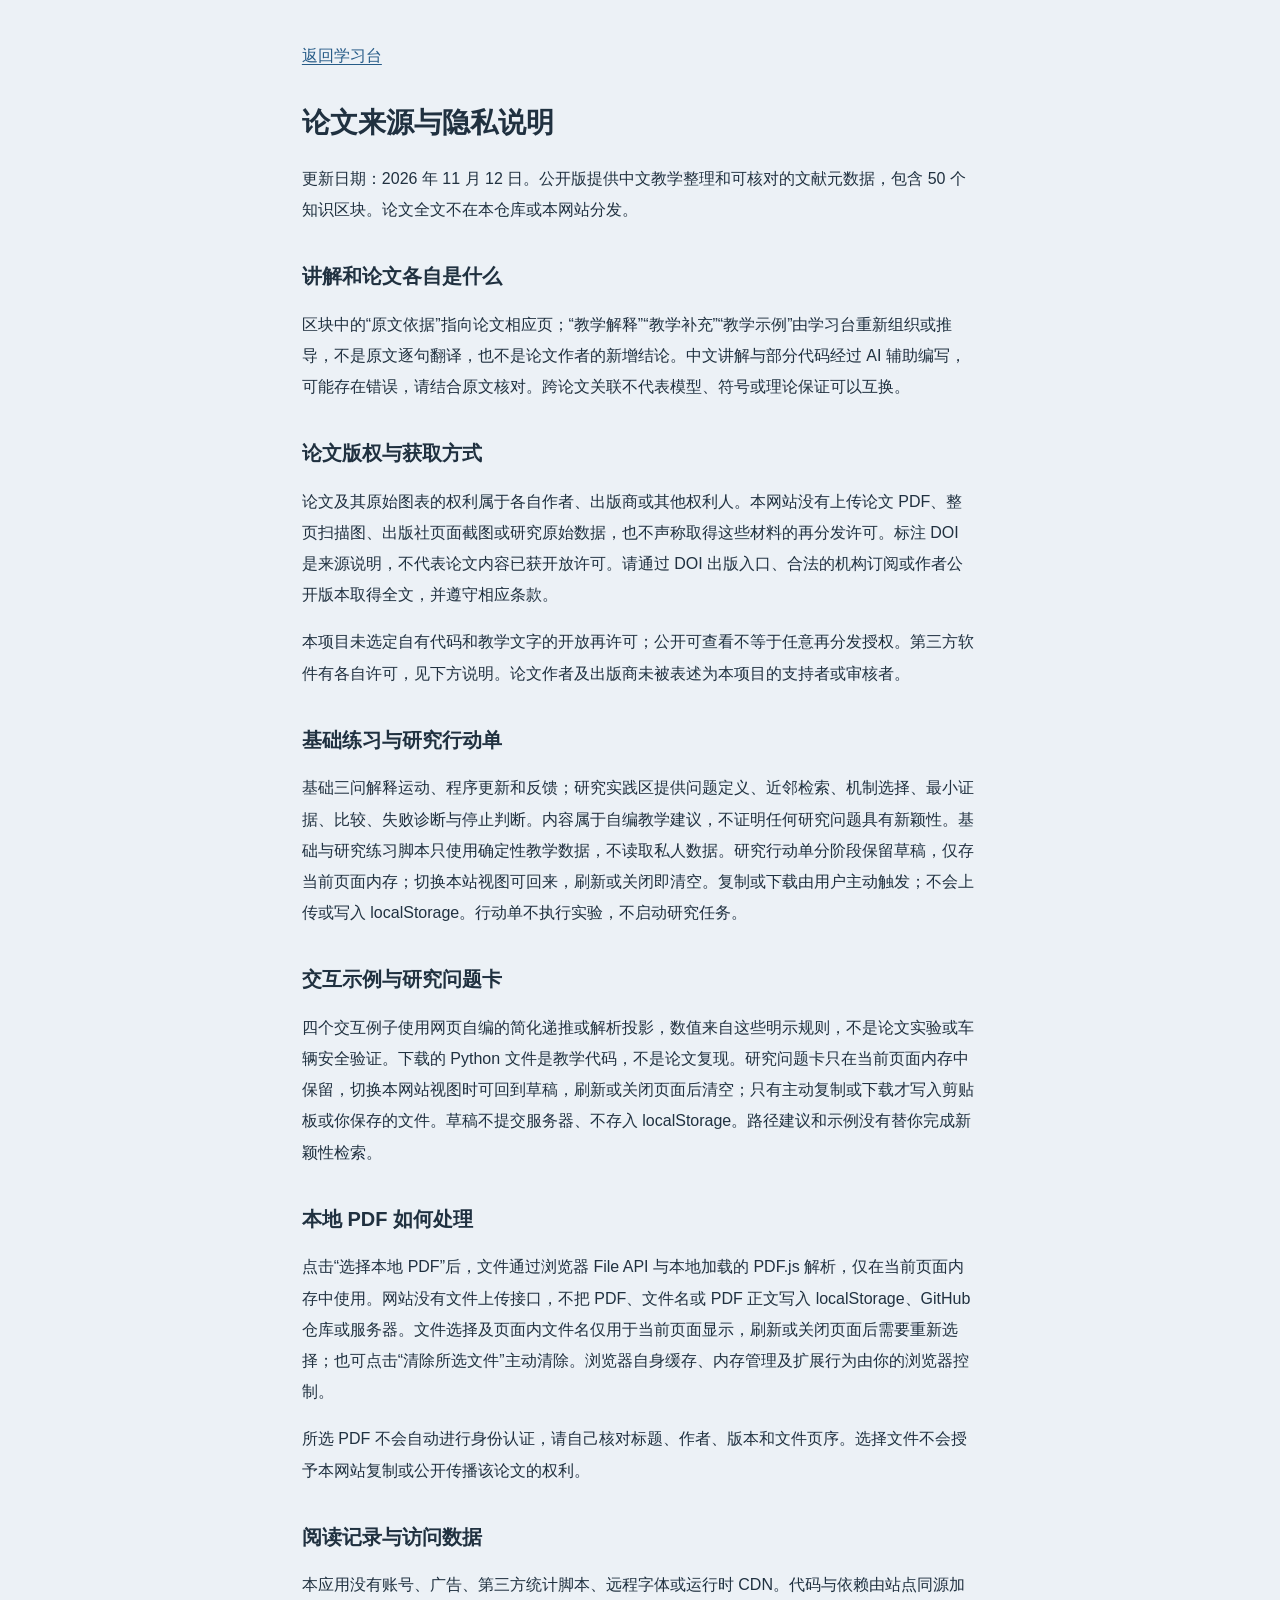
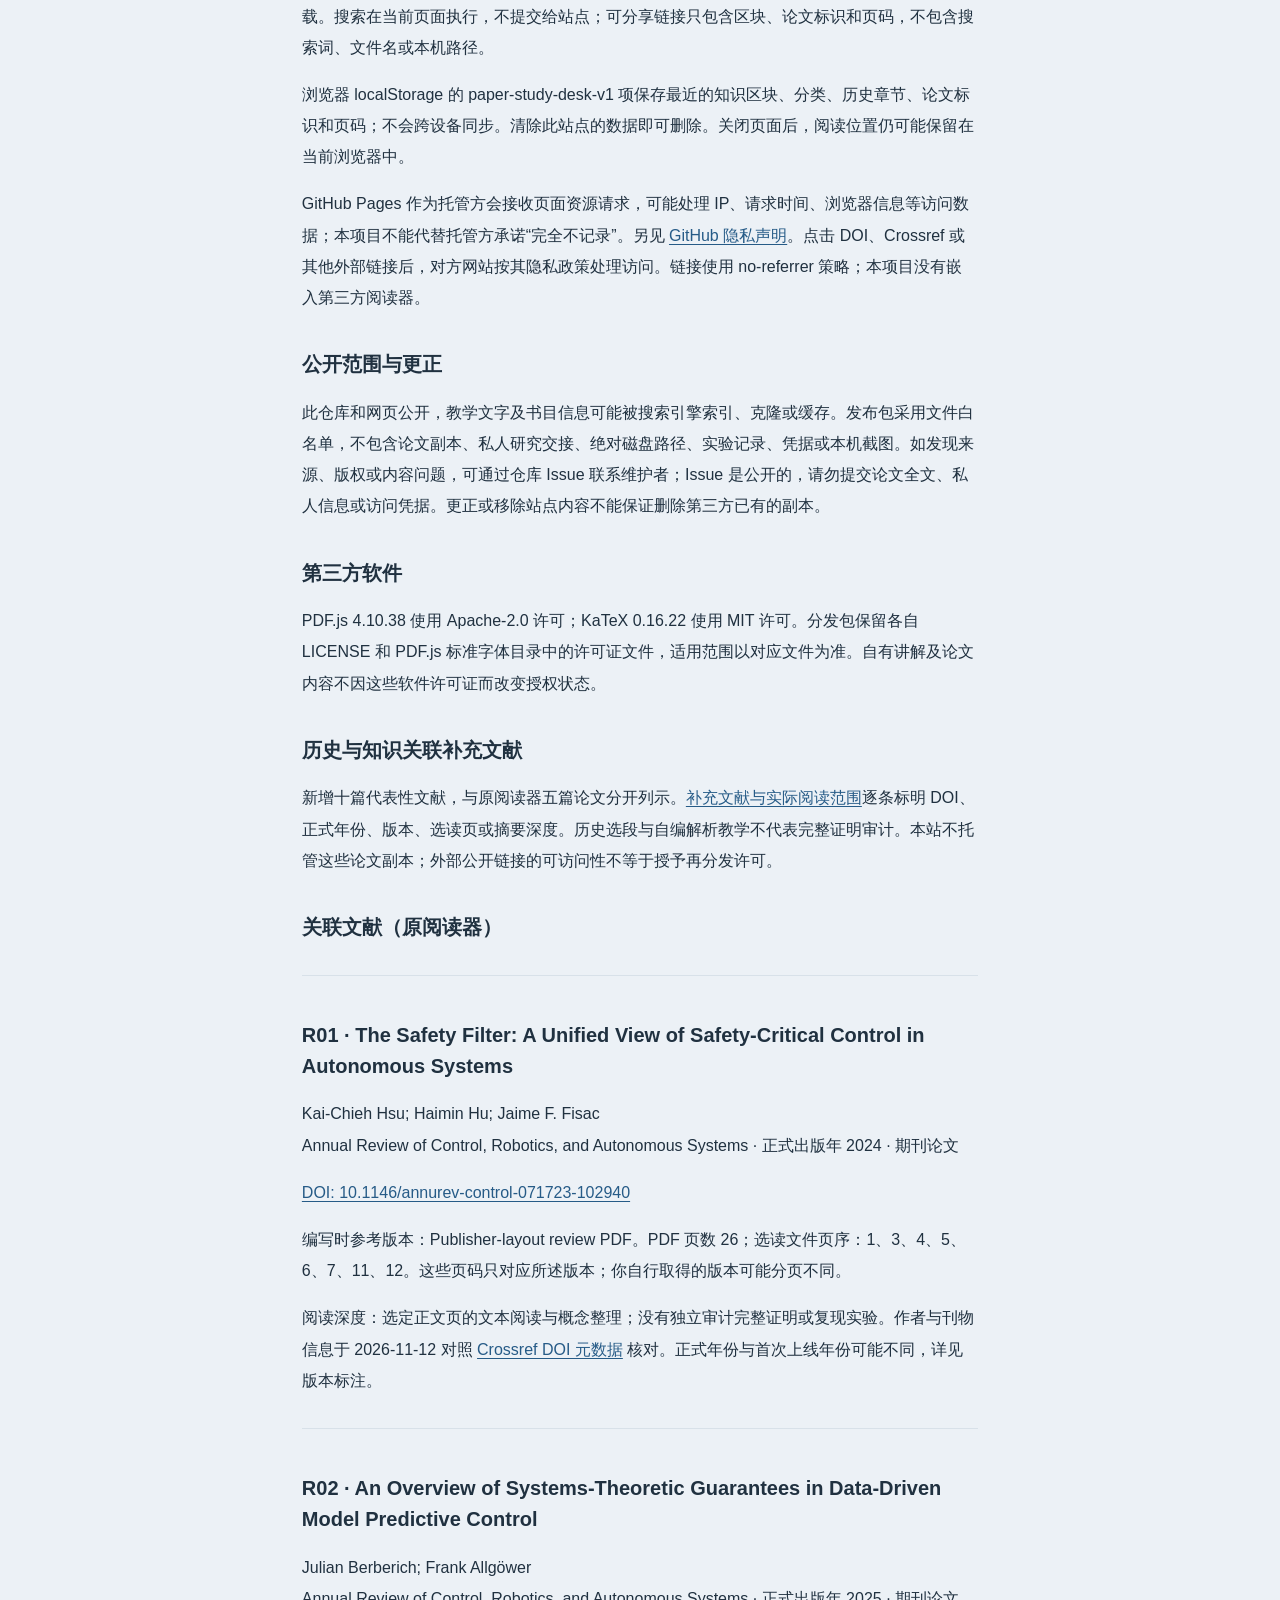
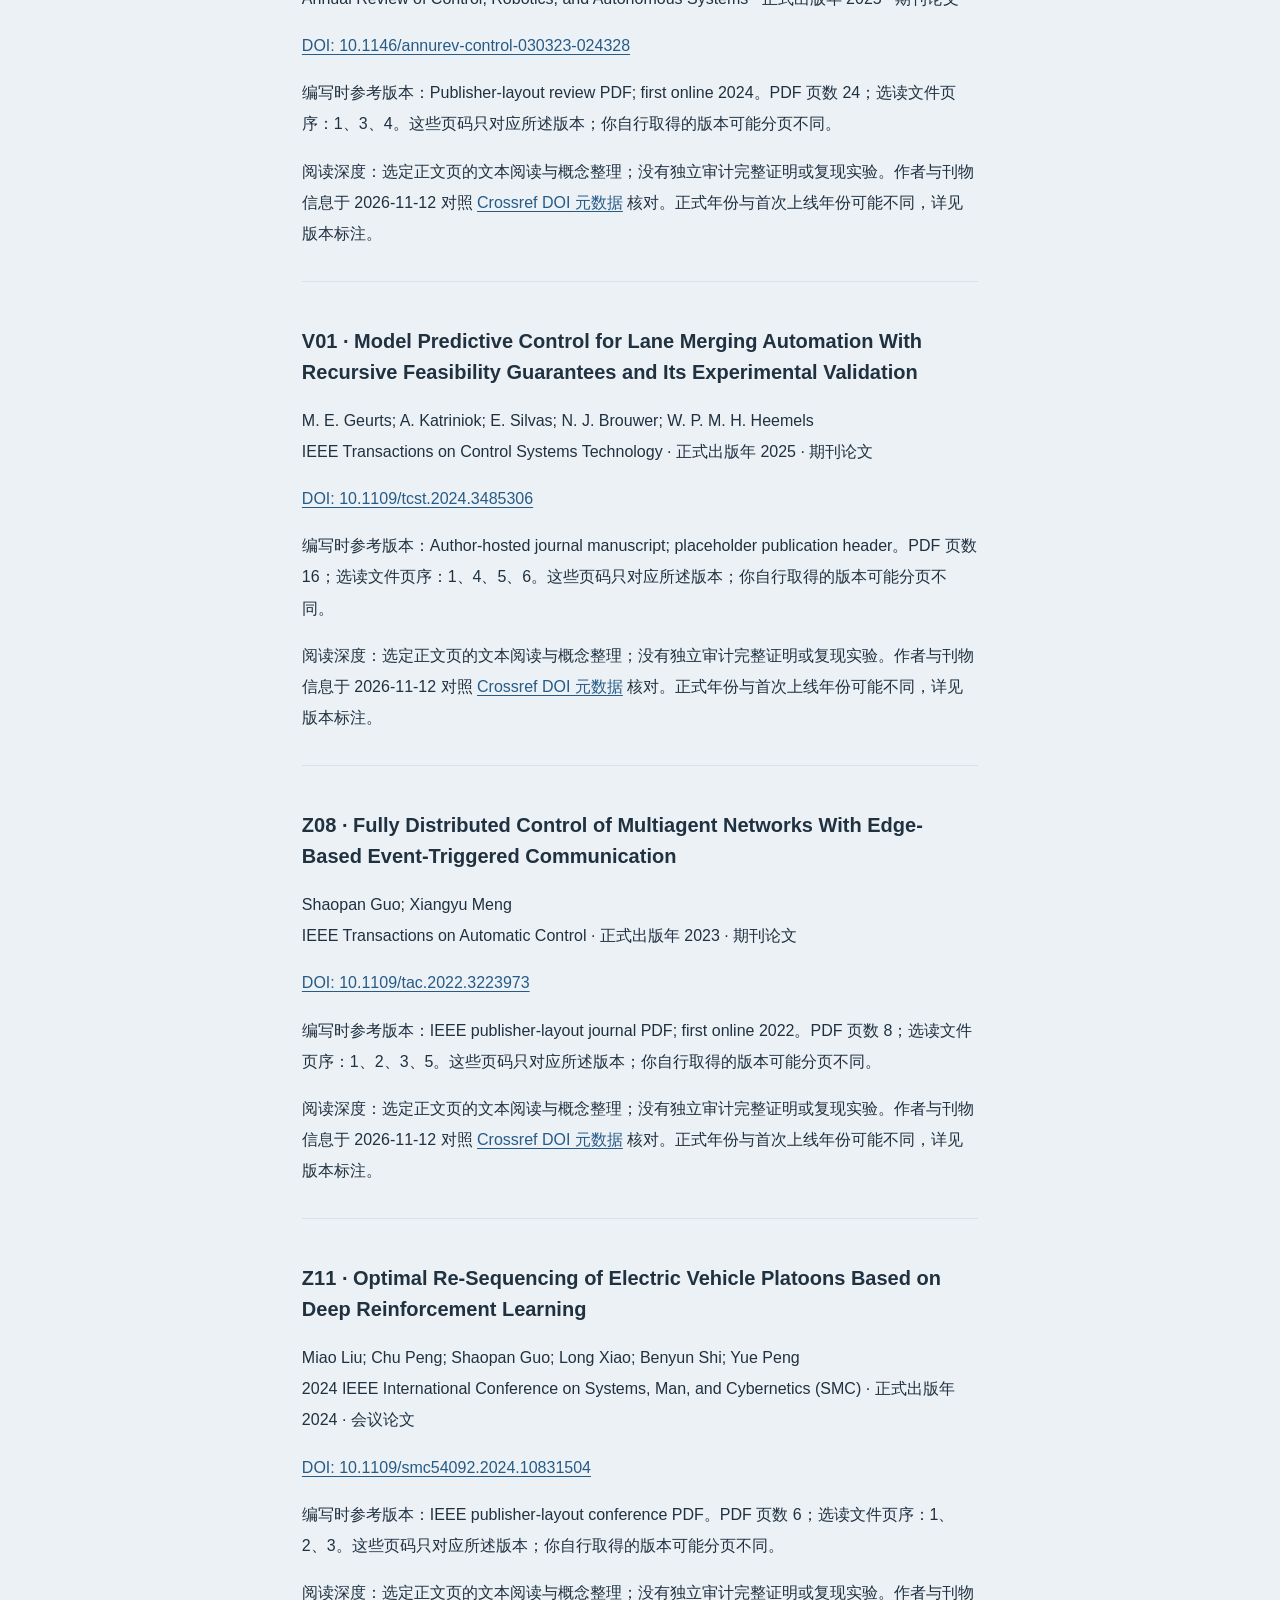
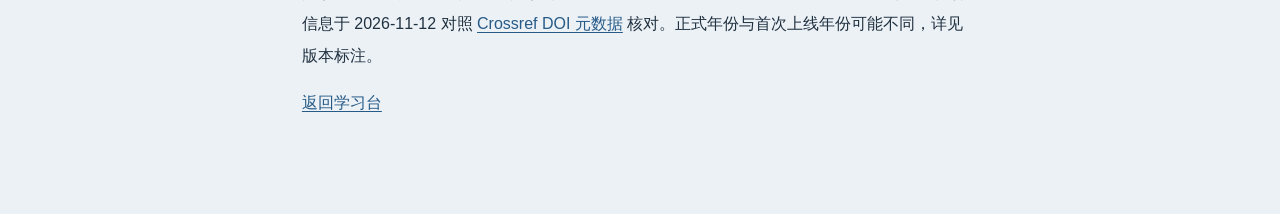
==== docs/about.html @ 387ce1a0 "Document local history-chapter reading position in privacy notice" ====
<!doctype html><html lang="zh-CN"><head><meta charset="utf-8"><meta name="viewport" content="width=device-width,initial-scale=1"><meta name="referrer" content="no-referrer"><title>论文来源与隐私说明 · 论文学习台</title><link rel="stylesheet" href="./about.css"></head><body><main>
<nav><a href="./">返回学习台</a></nav><h1>论文来源与隐私说明</h1><p>更新日期：2026 年 11 月 12 日。公开版提供中文教学整理和可核对的文献元数据，包含 50 个知识区块。论文全文不在本仓库或本网站分发。</p>
<h2>讲解和论文各自是什么</h2><p>区块中的“原文依据”指向论文相应页；“教学解释”“教学补充”“教学示例”由学习台重新组织或推导，不是原文逐句翻译，也不是论文作者的新增结论。中文讲解与部分代码经过 AI 辅助编写，可能存在错误，请结合原文核对。跨论文关联不代表模型、符号或理论保证可以互换。</p>
<h2>论文版权与获取方式</h2><p>论文及其原始图表的权利属于各自作者、出版商或其他权利人。本网站没有上传论文 PDF、整页扫描图、出版社页面截图或研究原始数据，也不声称取得这些材料的再分发许可。标注 DOI 是来源说明，不代表论文内容已获开放许可。请通过 DOI 出版入口、合法的机构订阅或作者公开版本取得全文，并遵守相应条款。</p><p>本项目未选定自有代码和教学文字的开放再许可；公开可查看不等于任意再分发授权。第三方软件有各自许可，见下方说明。论文作者及出版商未被表述为本项目的支持者或审核者。</p>
<h2>基础练习与研究行动单</h2><p>基础三问解释运动、程序更新和反馈；研究实践区提供问题定义、近邻检索、机制选择、最小证据、比较、失败诊断与停止判断。内容属于自编教学建议，不证明任何研究问题具有新颖性。基础与研究练习脚本只使用确定性教学数据，不读取私人数据。研究行动单分阶段保留草稿，仅存当前页面内存；切换本站视图可回来，刷新或关闭即清空。复制或下载由用户主动触发；不会上传或写入 localStorage。行动单不执行实验，不启动研究任务。</p><h2>交互示例与研究问题卡</h2><p>四个交互例子使用网页自编的简化递推或解析投影，数值来自这些明示规则，不是论文实验或车辆安全验证。下载的 Python 文件是教学代码，不是论文复现。研究问题卡只在当前页面内存中保留，切换本网站视图时可回到草稿，刷新或关闭页面后清空；只有主动复制或下载才写入剪贴板或你保存的文件。草稿不提交服务器、不存入 localStorage。路径建议和示例没有替你完成新颖性检索。</p><h2>本地 PDF 如何处理</h2><p>点击“选择本地 PDF”后，文件通过浏览器 File API 与本地加载的 PDF.js 解析，仅在当前页面内存中使用。网站没有文件上传接口，不把 PDF、文件名或 PDF 正文写入 localStorage、GitHub 仓库或服务器。文件选择及页面内文件名仅用于当前页面显示，刷新或关闭页面后需要重新选择；也可点击“清除所选文件”主动清除。浏览器自身缓存、内存管理及扩展行为由你的浏览器控制。</p><p>所选 PDF 不会自动进行身份认证，请自己核对标题、作者、版本和文件页序。选择文件不会授予本网站复制或公开传播该论文的权利。</p>
<h2>阅读记录与访问数据</h2><p>本应用没有账号、广告、第三方统计脚本、远程字体或运行时 CDN。代码与依赖由站点同源加载。搜索在当前页面执行，不提交给站点；可分享链接只包含区块、论文标识和页码，不包含搜索词、文件名或本机路径。</p><p>浏览器 localStorage 的 paper-study-desk-v1 项保存最近的知识区块、分类、历史章节、论文标识和页码；不会跨设备同步。清除此站点的数据即可删除。关闭页面后，阅读位置仍可能保留在当前浏览器中。</p><p>GitHub Pages 作为托管方会接收页面资源请求，可能处理 IP、请求时间、浏览器信息等访问数据；本项目不能代替托管方承诺“完全不记录”。另见 <a href="https://docs.github.com/en/site-policy/privacy-policies/github-privacy-statement" target="_blank" rel="noopener noreferrer">GitHub 隐私声明</a>。点击 DOI、Crossref 或其他外部链接后，对方网站按其隐私政策处理访问。链接使用 no-referrer 策略；本项目没有嵌入第三方阅读器。</p>
<h2>公开范围与更正</h2><p>此仓库和网页公开，教学文字及书目信息可能被搜索引擎索引、克隆或缓存。发布包采用文件白名单，不包含论文副本、私人研究交接、绝对磁盘路径、实验记录、凭据或本机截图。如发现来源、版权或内容问题，可通过仓库 Issue 联系维护者；Issue 是公开的，请勿提交论文全文、私人信息或访问凭据。更正或移除站点内容不能保证删除第三方已有的副本。</p>
<h2>第三方软件</h2><p>PDF.js 4.10.38 使用 Apache-2.0 许可；KaTeX 0.16.22 使用 MIT 许可。分发包保留各自 LICENSE 和 PDF.js 标准字体目录中的许可证文件，适用范围以对应文件为准。自有讲解及论文内容不因这些软件许可证而改变授权状态。</p>
<h2>历史与知识关联补充文献</h2><p>新增十篇代表性文献，与原阅读器五篇论文分开列示。<a href="./#view=history&amp;chapter=sources">补充文献与实际阅读范围</a>逐条标明 DOI、正式年份、版本、选读页或摘要深度。历史选段与自编解析教学不代表完整证明审计。本站不托管这些论文副本；外部公开链接的可访问性不等于授予再分发许可。</p><h2>关联文献（原阅读器）</h2><section id="R01"><h2>R01 · The Safety Filter: A Unified View of Safety-Critical Control in Autonomous Systems</h2>
<p>Kai-Chieh Hsu; Haimin Hu; Jaime F. Fisac<br>Annual Review of Control, Robotics, and Autonomous Systems · 正式出版年 2024 · 期刊论文</p>
<p><a href="https://doi.org/10.1146/annurev-control-071723-102940" target="_blank" rel="noopener noreferrer">DOI: 10.1146/annurev-control-071723-102940</a></p>
<p>编写时参考版本：Publisher-layout review PDF。PDF 页数 26；选读文件页序：1、3、4、5、6、7、11、12。这些页码只对应所述版本；你自行取得的版本可能分页不同。</p>
<p>阅读深度：选定正文页的文本阅读与概念整理；没有独立审计完整证明或复现实验。作者与刊物信息于 2026-11-12 对照 <a href="https://api.crossref.org/works/10.1146/annurev-control-071723-102940" target="_blank" rel="noopener noreferrer">Crossref DOI 元数据</a> 核对。正式年份与首次上线年份可能不同，详见版本标注。</p></section>
<section id="R02"><h2>R02 · An Overview of Systems-Theoretic Guarantees in Data-Driven Model Predictive Control</h2>
<p>Julian Berberich; Frank Allgöwer<br>Annual Review of Control, Robotics, and Autonomous Systems · 正式出版年 2025 · 期刊论文</p>
<p><a href="https://doi.org/10.1146/annurev-control-030323-024328" target="_blank" rel="noopener noreferrer">DOI: 10.1146/annurev-control-030323-024328</a></p>
<p>编写时参考版本：Publisher-layout review PDF; first online 2024。PDF 页数 24；选读文件页序：1、3、4。这些页码只对应所述版本；你自行取得的版本可能分页不同。</p>
<p>阅读深度：选定正文页的文本阅读与概念整理；没有独立审计完整证明或复现实验。作者与刊物信息于 2026-11-12 对照 <a href="https://api.crossref.org/works/10.1146/annurev-control-030323-024328" target="_blank" rel="noopener noreferrer">Crossref DOI 元数据</a> 核对。正式年份与首次上线年份可能不同，详见版本标注。</p></section>
<section id="V01"><h2>V01 · Model Predictive Control for Lane Merging Automation With Recursive Feasibility Guarantees and Its Experimental Validation</h2>
<p>M. E. Geurts; A. Katriniok; E. Silvas; N. J. Brouwer; W. P. M. H. Heemels<br>IEEE Transactions on Control Systems Technology · 正式出版年 2025 · 期刊论文</p>
<p><a href="https://doi.org/10.1109/tcst.2024.3485306" target="_blank" rel="noopener noreferrer">DOI: 10.1109/tcst.2024.3485306</a></p>
<p>编写时参考版本：Author-hosted journal manuscript; placeholder publication header。PDF 页数 16；选读文件页序：1、4、5、6。这些页码只对应所述版本；你自行取得的版本可能分页不同。</p>
<p>阅读深度：选定正文页的文本阅读与概念整理；没有独立审计完整证明或复现实验。作者与刊物信息于 2026-11-12 对照 <a href="https://api.crossref.org/works/10.1109/tcst.2024.3485306" target="_blank" rel="noopener noreferrer">Crossref DOI 元数据</a> 核对。正式年份与首次上线年份可能不同，详见版本标注。</p></section>
<section id="Z08"><h2>Z08 · Fully Distributed Control of Multiagent Networks With Edge-Based Event-Triggered Communication</h2>
<p>Shaopan Guo; Xiangyu Meng<br>IEEE Transactions on Automatic Control · 正式出版年 2023 · 期刊论文</p>
<p><a href="https://doi.org/10.1109/tac.2022.3223973" target="_blank" rel="noopener noreferrer">DOI: 10.1109/tac.2022.3223973</a></p>
<p>编写时参考版本：IEEE publisher-layout journal PDF; first online 2022。PDF 页数 8；选读文件页序：1、2、3、5。这些页码只对应所述版本；你自行取得的版本可能分页不同。</p>
<p>阅读深度：选定正文页的文本阅读与概念整理；没有独立审计完整证明或复现实验。作者与刊物信息于 2026-11-12 对照 <a href="https://api.crossref.org/works/10.1109/tac.2022.3223973" target="_blank" rel="noopener noreferrer">Crossref DOI 元数据</a> 核对。正式年份与首次上线年份可能不同，详见版本标注。</p></section>
<section id="Z11"><h2>Z11 · Optimal Re-Sequencing of Electric Vehicle Platoons Based on Deep Reinforcement Learning</h2>
<p>Miao Liu; Chu Peng; Shaopan Guo; Long Xiao; Benyun Shi; Yue Peng<br>2024 IEEE International Conference on Systems, Man, and Cybernetics (SMC) · 正式出版年 2024 · 会议论文</p>
<p><a href="https://doi.org/10.1109/smc54092.2024.10831504" target="_blank" rel="noopener noreferrer">DOI: 10.1109/smc54092.2024.10831504</a></p>
<p>编写时参考版本：IEEE publisher-layout conference PDF。PDF 页数 6；选读文件页序：1、2、3。这些页码只对应所述版本；你自行取得的版本可能分页不同。</p>
<p>阅读深度：选定正文页的文本阅读与概念整理；没有独立审计完整证明或复现实验。作者与刊物信息于 2026-11-12 对照 <a href="https://api.crossref.org/works/10.1109/smc54092.2024.10831504" target="_blank" rel="noopener noreferrer">Crossref DOI 元数据</a> 核对。正式年份与首次上线年份可能不同，详见版本标注。</p></section><p><a href="./">返回学习台</a></p></main></body></html>
---- docs/about.css ----
html{font-family:'Segoe UI','Microsoft YaHei',sans-serif;background:#ecf1f6;color:#203140}body{margin:0}main{max-width:76ch;margin:0 auto;padding:40px 24px 80px;line-height:1.95}a{color:#265b87;text-underline-offset:3px}a:focus-visible{outline:3px solid #558ec0;outline-offset:3px}h1{font-size:28px;line-height:1.45}h2{font-size:20px;margin-top:36px;line-height:1.55}section{padding-top:8px;border-top:1px solid #d8e1e9;margin-top:32px}p{overflow-wrap:anywhere}nav{margin-bottom:32px}
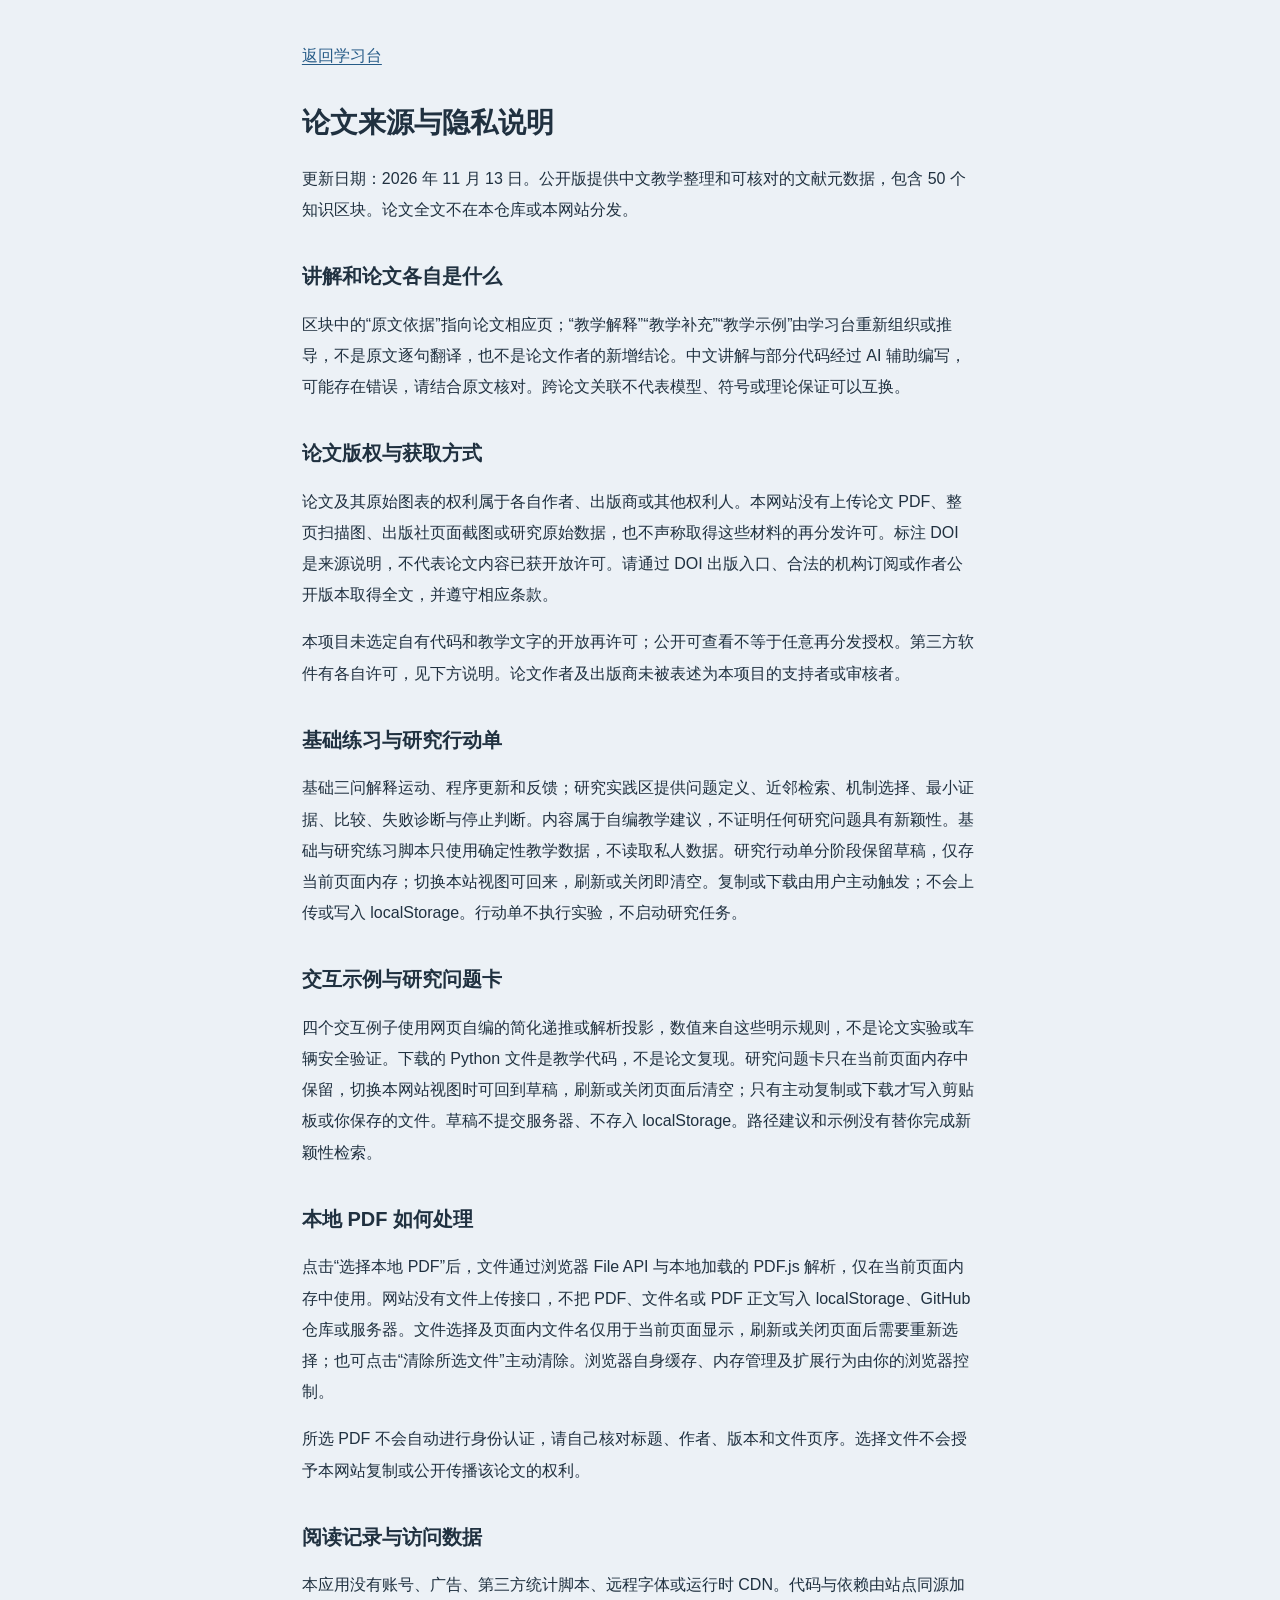
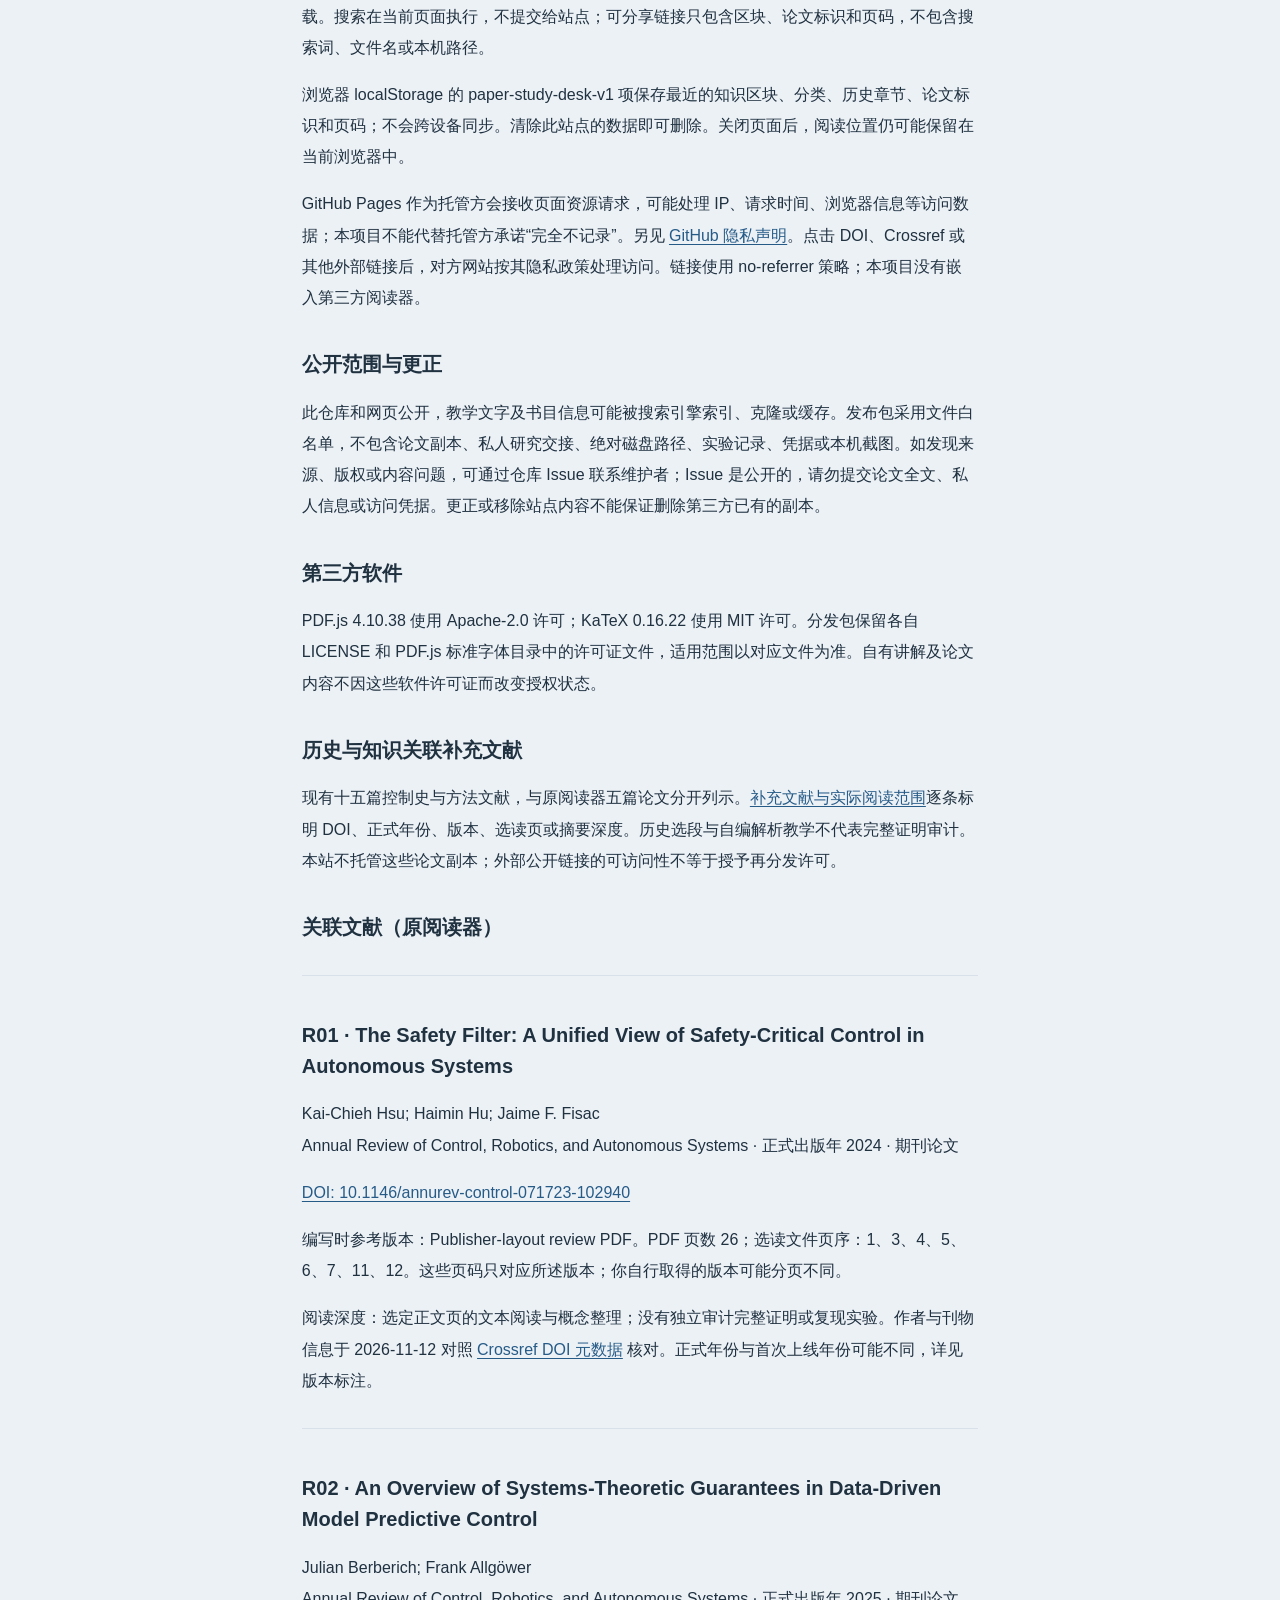
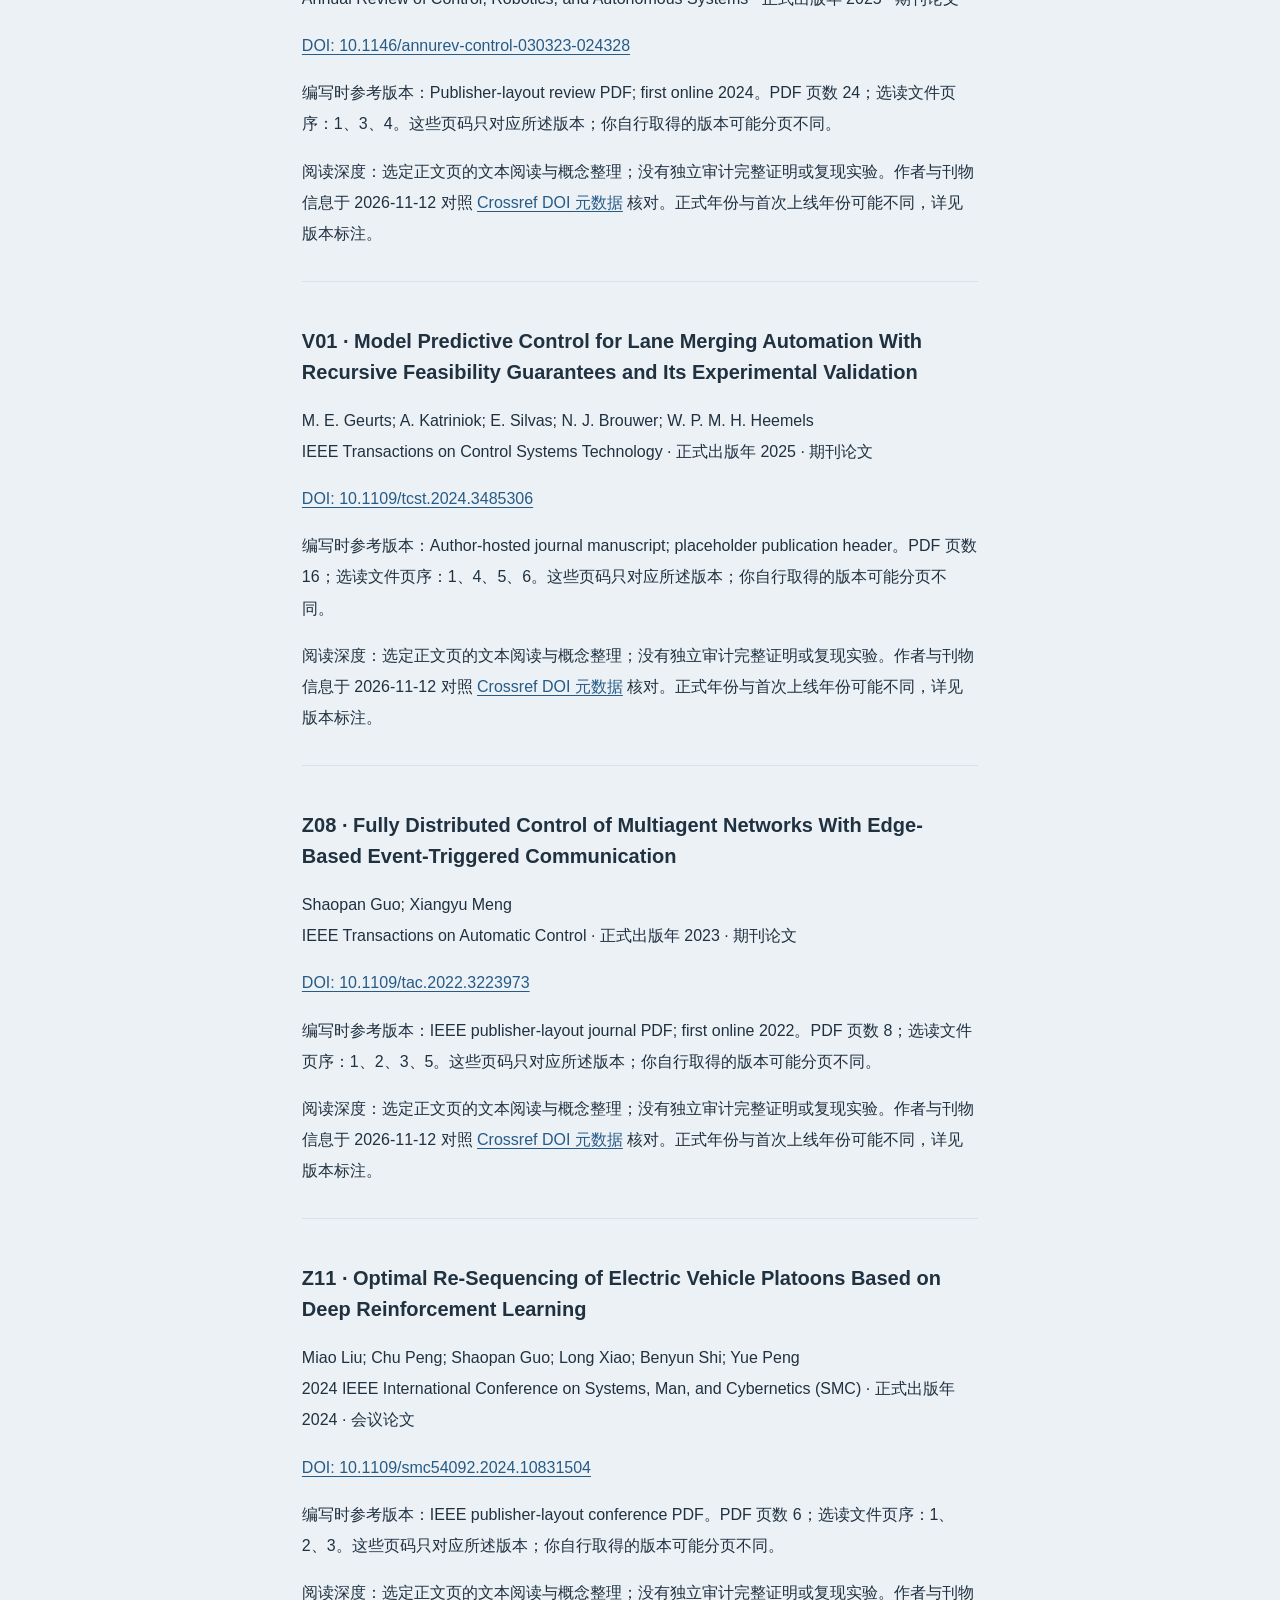
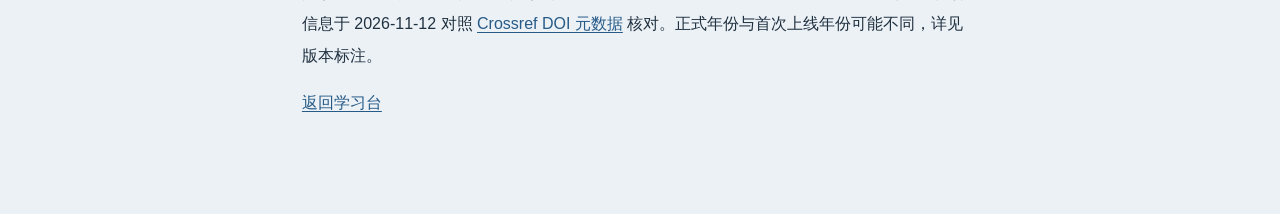
==== commit b1a43880: "Expand control history into a continuous chronicle with annotated sources" ====
--- a/docs/about.html
+++ b/docs/about.html
@@ -1,12 +1,12 @@
 <!doctype html><html lang="zh-CN"><head><meta charset="utf-8"><meta name="viewport" content="width=device-width,initial-scale=1"><meta name="referrer" content="no-referrer"><title>论文来源与隐私说明 · 论文学习台</title><link rel="stylesheet" href="./about.css"></head><body><main>
-<nav><a href="./">返回学习台</a></nav><h1>论文来源与隐私说明</h1><p>更新日期：2026 年 11 月 12 日。公开版提供中文教学整理和可核对的文献元数据，包含 50 个知识区块。论文全文不在本仓库或本网站分发。</p>
+<nav><a href="./">返回学习台</a></nav><h1>论文来源与隐私说明</h1><p>更新日期：2026 年 11 月 13 日。公开版提供中文教学整理和可核对的文献元数据，包含 50 个知识区块。论文全文不在本仓库或本网站分发。</p>
 <h2>讲解和论文各自是什么</h2><p>区块中的“原文依据”指向论文相应页；“教学解释”“教学补充”“教学示例”由学习台重新组织或推导，不是原文逐句翻译，也不是论文作者的新增结论。中文讲解与部分代码经过 AI 辅助编写，可能存在错误，请结合原文核对。跨论文关联不代表模型、符号或理论保证可以互换。</p>
 <h2>论文版权与获取方式</h2><p>论文及其原始图表的权利属于各自作者、出版商或其他权利人。本网站没有上传论文 PDF、整页扫描图、出版社页面截图或研究原始数据，也不声称取得这些材料的再分发许可。标注 DOI 是来源说明，不代表论文内容已获开放许可。请通过 DOI 出版入口、合法的机构订阅或作者公开版本取得全文，并遵守相应条款。</p><p>本项目未选定自有代码和教学文字的开放再许可；公开可查看不等于任意再分发授权。第三方软件有各自许可，见下方说明。论文作者及出版商未被表述为本项目的支持者或审核者。</p>
 <h2>基础练习与研究行动单</h2><p>基础三问解释运动、程序更新和反馈；研究实践区提供问题定义、近邻检索、机制选择、最小证据、比较、失败诊断与停止判断。内容属于自编教学建议，不证明任何研究问题具有新颖性。基础与研究练习脚本只使用确定性教学数据，不读取私人数据。研究行动单分阶段保留草稿，仅存当前页面内存；切换本站视图可回来，刷新或关闭即清空。复制或下载由用户主动触发；不会上传或写入 localStorage。行动单不执行实验，不启动研究任务。</p><h2>交互示例与研究问题卡</h2><p>四个交互例子使用网页自编的简化递推或解析投影，数值来自这些明示规则，不是论文实验或车辆安全验证。下载的 Python 文件是教学代码，不是论文复现。研究问题卡只在当前页面内存中保留，切换本网站视图时可回到草稿，刷新或关闭页面后清空；只有主动复制或下载才写入剪贴板或你保存的文件。草稿不提交服务器、不存入 localStorage。路径建议和示例没有替你完成新颖性检索。</p><h2>本地 PDF 如何处理</h2><p>点击“选择本地 PDF”后，文件通过浏览器 File API 与本地加载的 PDF.js 解析，仅在当前页面内存中使用。网站没有文件上传接口，不把 PDF、文件名或 PDF 正文写入 localStorage、GitHub 仓库或服务器。文件选择及页面内文件名仅用于当前页面显示，刷新或关闭页面后需要重新选择；也可点击“清除所选文件”主动清除。浏览器自身缓存、内存管理及扩展行为由你的浏览器控制。</p><p>所选 PDF 不会自动进行身份认证，请自己核对标题、作者、版本和文件页序。选择文件不会授予本网站复制或公开传播该论文的权利。</p>
 <h2>阅读记录与访问数据</h2><p>本应用没有账号、广告、第三方统计脚本、远程字体或运行时 CDN。代码与依赖由站点同源加载。搜索在当前页面执行，不提交给站点；可分享链接只包含区块、论文标识和页码，不包含搜索词、文件名或本机路径。</p><p>浏览器 localStorage 的 paper-study-desk-v1 项保存最近的知识区块、分类、历史章节、论文标识和页码；不会跨设备同步。清除此站点的数据即可删除。关闭页面后，阅读位置仍可能保留在当前浏览器中。</p><p>GitHub Pages 作为托管方会接收页面资源请求，可能处理 IP、请求时间、浏览器信息等访问数据；本项目不能代替托管方承诺“完全不记录”。另见 <a href="https://docs.github.com/en/site-policy/privacy-policies/github-privacy-statement" target="_blank" rel="noopener noreferrer">GitHub 隐私声明</a>。点击 DOI、Crossref 或其他外部链接后，对方网站按其隐私政策处理访问。链接使用 no-referrer 策略；本项目没有嵌入第三方阅读器。</p>
 <h2>公开范围与更正</h2><p>此仓库和网页公开，教学文字及书目信息可能被搜索引擎索引、克隆或缓存。发布包采用文件白名单，不包含论文副本、私人研究交接、绝对磁盘路径、实验记录、凭据或本机截图。如发现来源、版权或内容问题，可通过仓库 Issue 联系维护者；Issue 是公开的，请勿提交论文全文、私人信息或访问凭据。更正或移除站点内容不能保证删除第三方已有的副本。</p>
 <h2>第三方软件</h2><p>PDF.js 4.10.38 使用 Apache-2.0 许可；KaTeX 0.16.22 使用 MIT 许可。分发包保留各自 LICENSE 和 PDF.js 标准字体目录中的许可证文件，适用范围以对应文件为准。自有讲解及论文内容不因这些软件许可证而改变授权状态。</p>
-<h2>历史与知识关联补充文献</h2><p>新增十篇代表性文献，与原阅读器五篇论文分开列示。<a href="./#view=history&amp;chapter=sources">补充文献与实际阅读范围</a>逐条标明 DOI、正式年份、版本、选读页或摘要深度。历史选段与自编解析教学不代表完整证明审计。本站不托管这些论文副本；外部公开链接的可访问性不等于授予再分发许可。</p><h2>关联文献（原阅读器）</h2><section id="R01"><h2>R01 · The Safety Filter: A Unified View of Safety-Critical Control in Autonomous Systems</h2>
+<h2>历史与知识关联补充文献</h2><p>现有十五篇控制史与方法文献，与原阅读器五篇论文分开列示。<a href="./#view=history&amp;chapter=sources">补充文献与实际阅读范围</a>逐条标明 DOI、正式年份、版本、选读页或摘要深度。历史选段与自编解析教学不代表完整证明审计。本站不托管这些论文副本；外部公开链接的可访问性不等于授予再分发许可。</p><h2>关联文献（原阅读器）</h2><section id="R01"><h2>R01 · The Safety Filter: A Unified View of Safety-Critical Control in Autonomous Systems</h2>
 <p>Kai-Chieh Hsu; Haimin Hu; Jaime F. Fisac<br>Annual Review of Control, Robotics, and Autonomous Systems · 正式出版年 2024 · 期刊论文</p>
 <p><a href="https://doi.org/10.1146/annurev-control-071723-102940" target="_blank" rel="noopener noreferrer">DOI: 10.1146/annurev-control-071723-102940</a></p>
 <p>编写时参考版本：Publisher-layout review PDF。PDF 页数 26；选读文件页序：1、3、4、5、6、7、11、12。这些页码只对应所述版本；你自行取得的版本可能分页不同。</p>
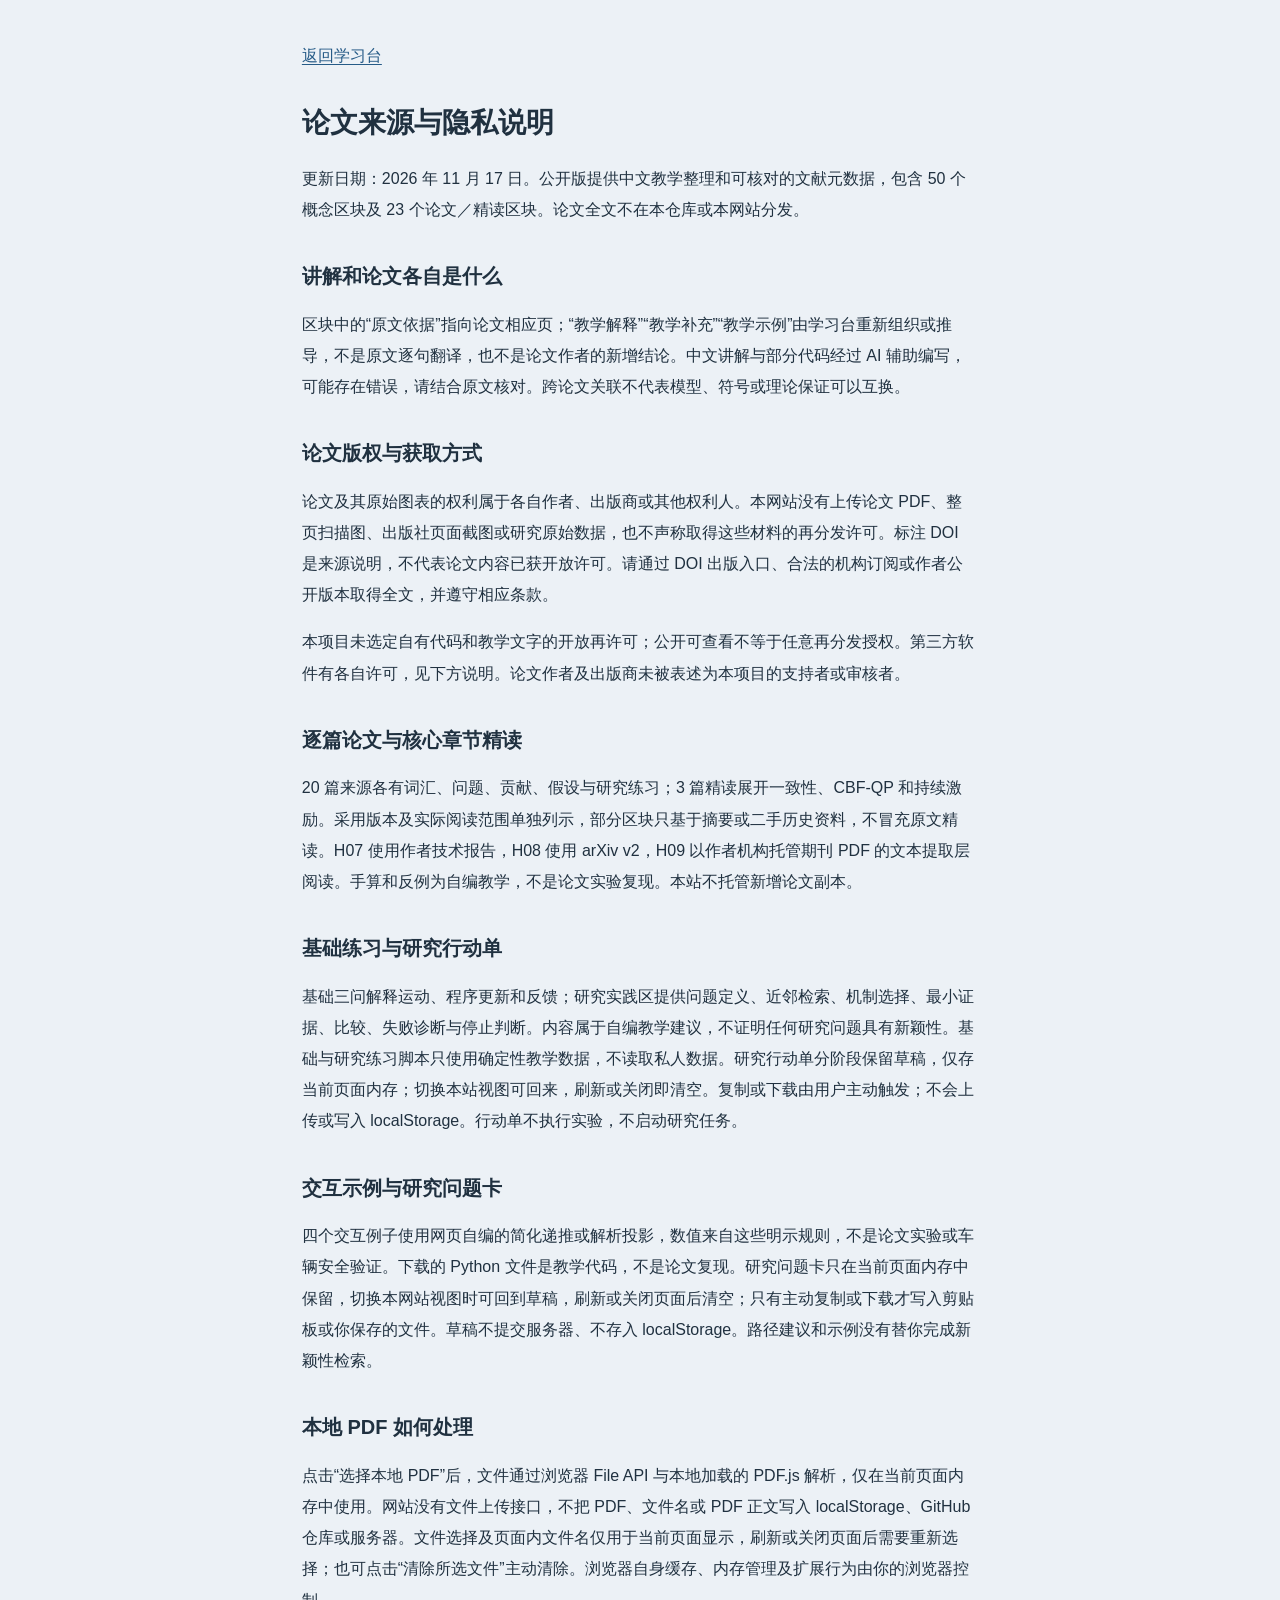
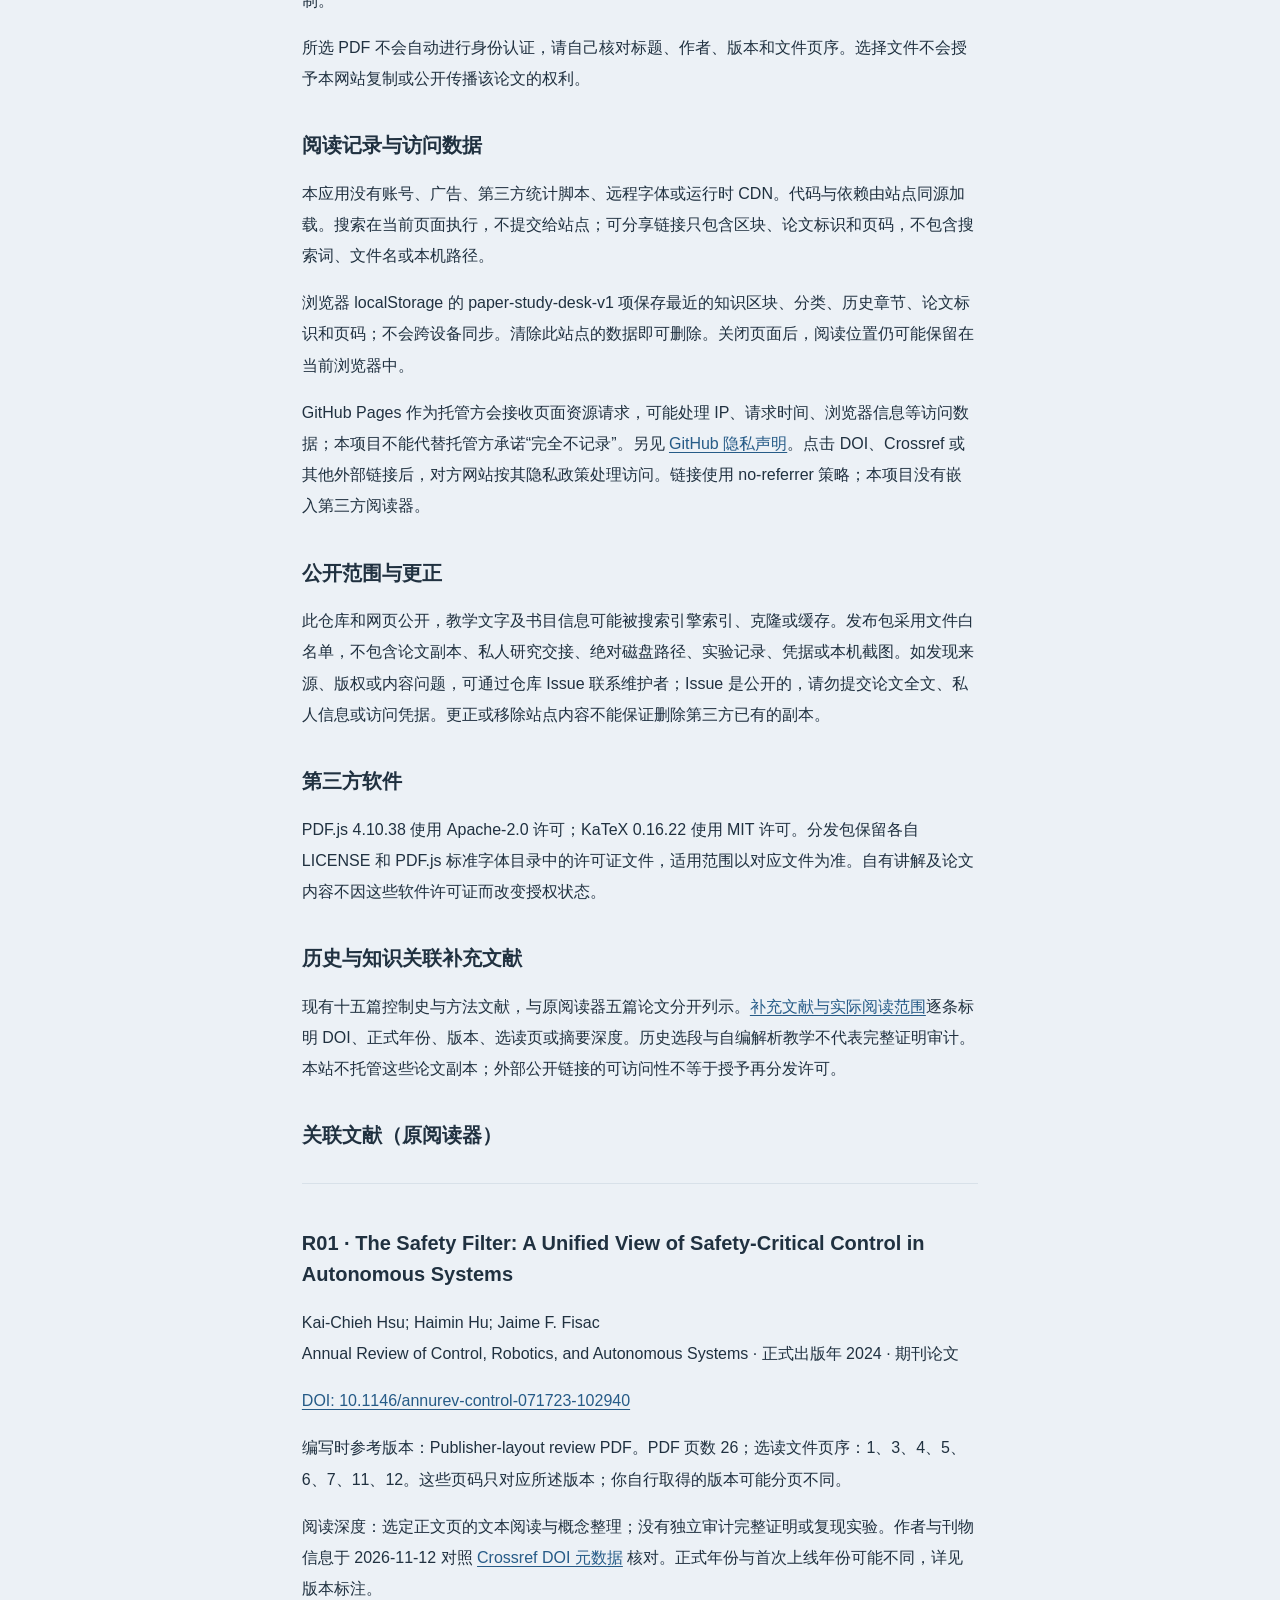
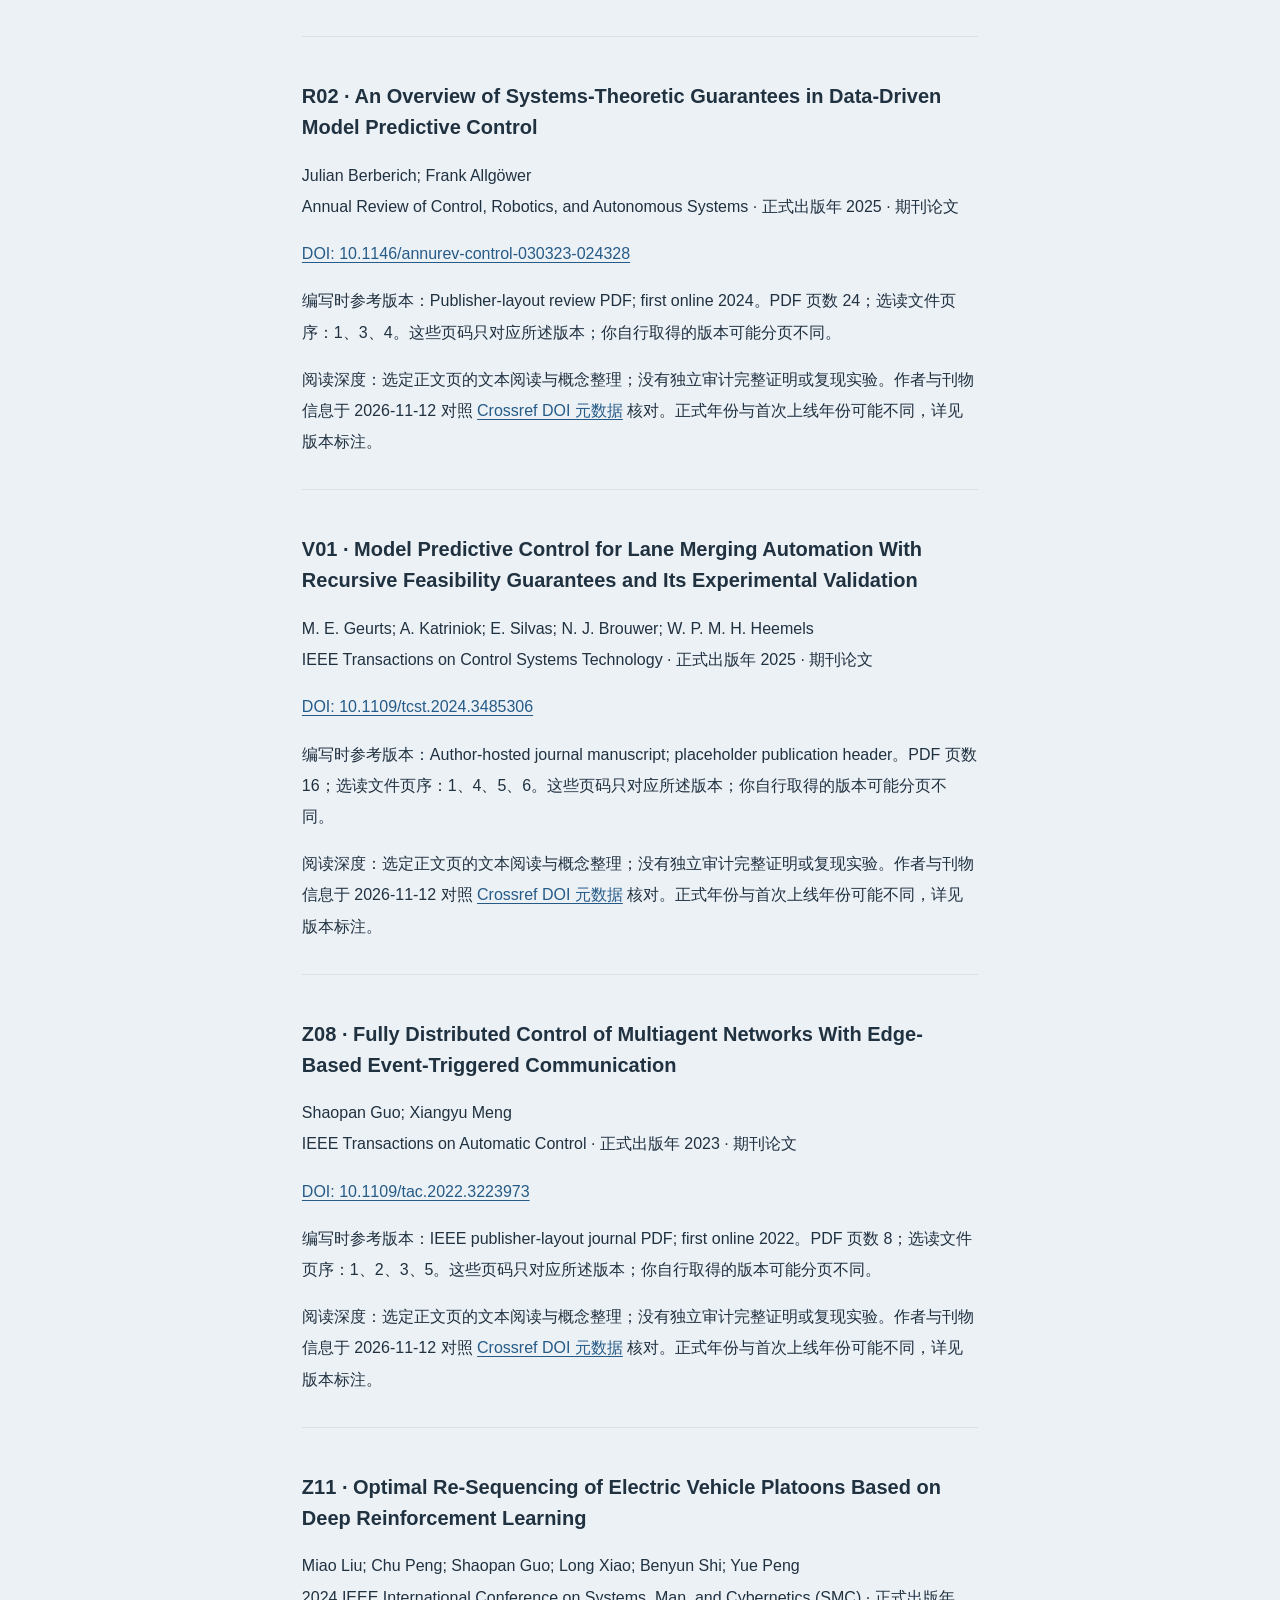
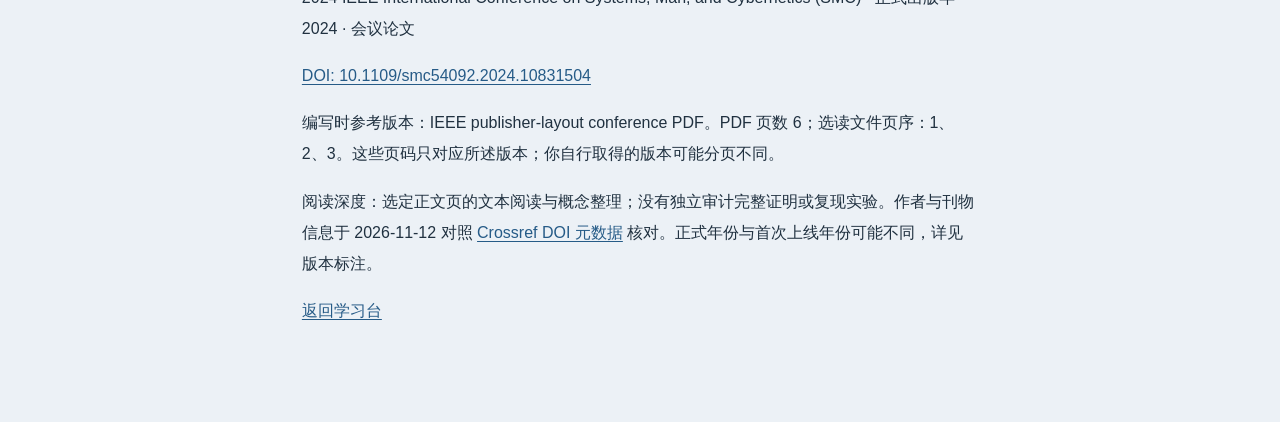
==== commit 3023c053: "Add per-paper vocabulary and contribution blocks with three core deep readings" ====
--- a/docs/about.html
+++ b/docs/about.html
@@ -1,8 +1,8 @@
 <!doctype html><html lang="zh-CN"><head><meta charset="utf-8"><meta name="viewport" content="width=device-width,initial-scale=1"><meta name="referrer" content="no-referrer"><title>论文来源与隐私说明 · 论文学习台</title><link rel="stylesheet" href="./about.css"></head><body><main>
-<nav><a href="./">返回学习台</a></nav><h1>论文来源与隐私说明</h1><p>更新日期：2026 年 11 月 13 日。公开版提供中文教学整理和可核对的文献元数据，包含 50 个知识区块。论文全文不在本仓库或本网站分发。</p>
+<nav><a href="./">返回学习台</a></nav><h1>论文来源与隐私说明</h1><p>更新日期：2026 年 11 月 17 日。公开版提供中文教学整理和可核对的文献元数据，包含 50 个概念区块及 23 个论文／精读区块。论文全文不在本仓库或本网站分发。</p>
 <h2>讲解和论文各自是什么</h2><p>区块中的“原文依据”指向论文相应页；“教学解释”“教学补充”“教学示例”由学习台重新组织或推导，不是原文逐句翻译，也不是论文作者的新增结论。中文讲解与部分代码经过 AI 辅助编写，可能存在错误，请结合原文核对。跨论文关联不代表模型、符号或理论保证可以互换。</p>
 <h2>论文版权与获取方式</h2><p>论文及其原始图表的权利属于各自作者、出版商或其他权利人。本网站没有上传论文 PDF、整页扫描图、出版社页面截图或研究原始数据，也不声称取得这些材料的再分发许可。标注 DOI 是来源说明，不代表论文内容已获开放许可。请通过 DOI 出版入口、合法的机构订阅或作者公开版本取得全文，并遵守相应条款。</p><p>本项目未选定自有代码和教学文字的开放再许可；公开可查看不等于任意再分发授权。第三方软件有各自许可，见下方说明。论文作者及出版商未被表述为本项目的支持者或审核者。</p>
-<h2>基础练习与研究行动单</h2><p>基础三问解释运动、程序更新和反馈；研究实践区提供问题定义、近邻检索、机制选择、最小证据、比较、失败诊断与停止判断。内容属于自编教学建议，不证明任何研究问题具有新颖性。基础与研究练习脚本只使用确定性教学数据，不读取私人数据。研究行动单分阶段保留草稿，仅存当前页面内存；切换本站视图可回来，刷新或关闭即清空。复制或下载由用户主动触发；不会上传或写入 localStorage。行动单不执行实验，不启动研究任务。</p><h2>交互示例与研究问题卡</h2><p>四个交互例子使用网页自编的简化递推或解析投影，数值来自这些明示规则，不是论文实验或车辆安全验证。下载的 Python 文件是教学代码，不是论文复现。研究问题卡只在当前页面内存中保留，切换本网站视图时可回到草稿，刷新或关闭页面后清空；只有主动复制或下载才写入剪贴板或你保存的文件。草稿不提交服务器、不存入 localStorage。路径建议和示例没有替你完成新颖性检索。</p><h2>本地 PDF 如何处理</h2><p>点击“选择本地 PDF”后，文件通过浏览器 File API 与本地加载的 PDF.js 解析，仅在当前页面内存中使用。网站没有文件上传接口，不把 PDF、文件名或 PDF 正文写入 localStorage、GitHub 仓库或服务器。文件选择及页面内文件名仅用于当前页面显示，刷新或关闭页面后需要重新选择；也可点击“清除所选文件”主动清除。浏览器自身缓存、内存管理及扩展行为由你的浏览器控制。</p><p>所选 PDF 不会自动进行身份认证，请自己核对标题、作者、版本和文件页序。选择文件不会授予本网站复制或公开传播该论文的权利。</p>
+<h2>逐篇论文与核心章节精读</h2><p>20 篇来源各有词汇、问题、贡献、假设与研究练习；3 篇精读展开一致性、CBF-QP 和持续激励。采用版本及实际阅读范围单独列示，部分区块只基于摘要或二手历史资料，不冒充原文精读。H07 使用作者技术报告，H08 使用 arXiv v2，H09 以作者机构托管期刊 PDF 的文本提取层阅读。手算和反例为自编教学，不是论文实验复现。本站不托管新增论文副本。</p><h2>基础练习与研究行动单</h2><p>基础三问解释运动、程序更新和反馈；研究实践区提供问题定义、近邻检索、机制选择、最小证据、比较、失败诊断与停止判断。内容属于自编教学建议，不证明任何研究问题具有新颖性。基础与研究练习脚本只使用确定性教学数据，不读取私人数据。研究行动单分阶段保留草稿，仅存当前页面内存；切换本站视图可回来，刷新或关闭即清空。复制或下载由用户主动触发；不会上传或写入 localStorage。行动单不执行实验，不启动研究任务。</p><h2>交互示例与研究问题卡</h2><p>四个交互例子使用网页自编的简化递推或解析投影，数值来自这些明示规则，不是论文实验或车辆安全验证。下载的 Python 文件是教学代码，不是论文复现。研究问题卡只在当前页面内存中保留，切换本网站视图时可回到草稿，刷新或关闭页面后清空；只有主动复制或下载才写入剪贴板或你保存的文件。草稿不提交服务器、不存入 localStorage。路径建议和示例没有替你完成新颖性检索。</p><h2>本地 PDF 如何处理</h2><p>点击“选择本地 PDF”后，文件通过浏览器 File API 与本地加载的 PDF.js 解析，仅在当前页面内存中使用。网站没有文件上传接口，不把 PDF、文件名或 PDF 正文写入 localStorage、GitHub 仓库或服务器。文件选择及页面内文件名仅用于当前页面显示，刷新或关闭页面后需要重新选择；也可点击“清除所选文件”主动清除。浏览器自身缓存、内存管理及扩展行为由你的浏览器控制。</p><p>所选 PDF 不会自动进行身份认证，请自己核对标题、作者、版本和文件页序。选择文件不会授予本网站复制或公开传播该论文的权利。</p>
 <h2>阅读记录与访问数据</h2><p>本应用没有账号、广告、第三方统计脚本、远程字体或运行时 CDN。代码与依赖由站点同源加载。搜索在当前页面执行，不提交给站点；可分享链接只包含区块、论文标识和页码，不包含搜索词、文件名或本机路径。</p><p>浏览器 localStorage 的 paper-study-desk-v1 项保存最近的知识区块、分类、历史章节、论文标识和页码；不会跨设备同步。清除此站点的数据即可删除。关闭页面后，阅读位置仍可能保留在当前浏览器中。</p><p>GitHub Pages 作为托管方会接收页面资源请求，可能处理 IP、请求时间、浏览器信息等访问数据；本项目不能代替托管方承诺“完全不记录”。另见 <a href="https://docs.github.com/en/site-policy/privacy-policies/github-privacy-statement" target="_blank" rel="noopener noreferrer">GitHub 隐私声明</a>。点击 DOI、Crossref 或其他外部链接后，对方网站按其隐私政策处理访问。链接使用 no-referrer 策略；本项目没有嵌入第三方阅读器。</p>
 <h2>公开范围与更正</h2><p>此仓库和网页公开，教学文字及书目信息可能被搜索引擎索引、克隆或缓存。发布包采用文件白名单，不包含论文副本、私人研究交接、绝对磁盘路径、实验记录、凭据或本机截图。如发现来源、版权或内容问题，可通过仓库 Issue 联系维护者；Issue 是公开的，请勿提交论文全文、私人信息或访问凭据。更正或移除站点内容不能保证删除第三方已有的副本。</p>
 <h2>第三方软件</h2><p>PDF.js 4.10.38 使用 Apache-2.0 许可；KaTeX 0.16.22 使用 MIT 许可。分发包保留各自 LICENSE 和 PDF.js 标准字体目录中的许可证文件，适用范围以对应文件为准。自有讲解及论文内容不因这些软件许可证而改变授权状态。</p>
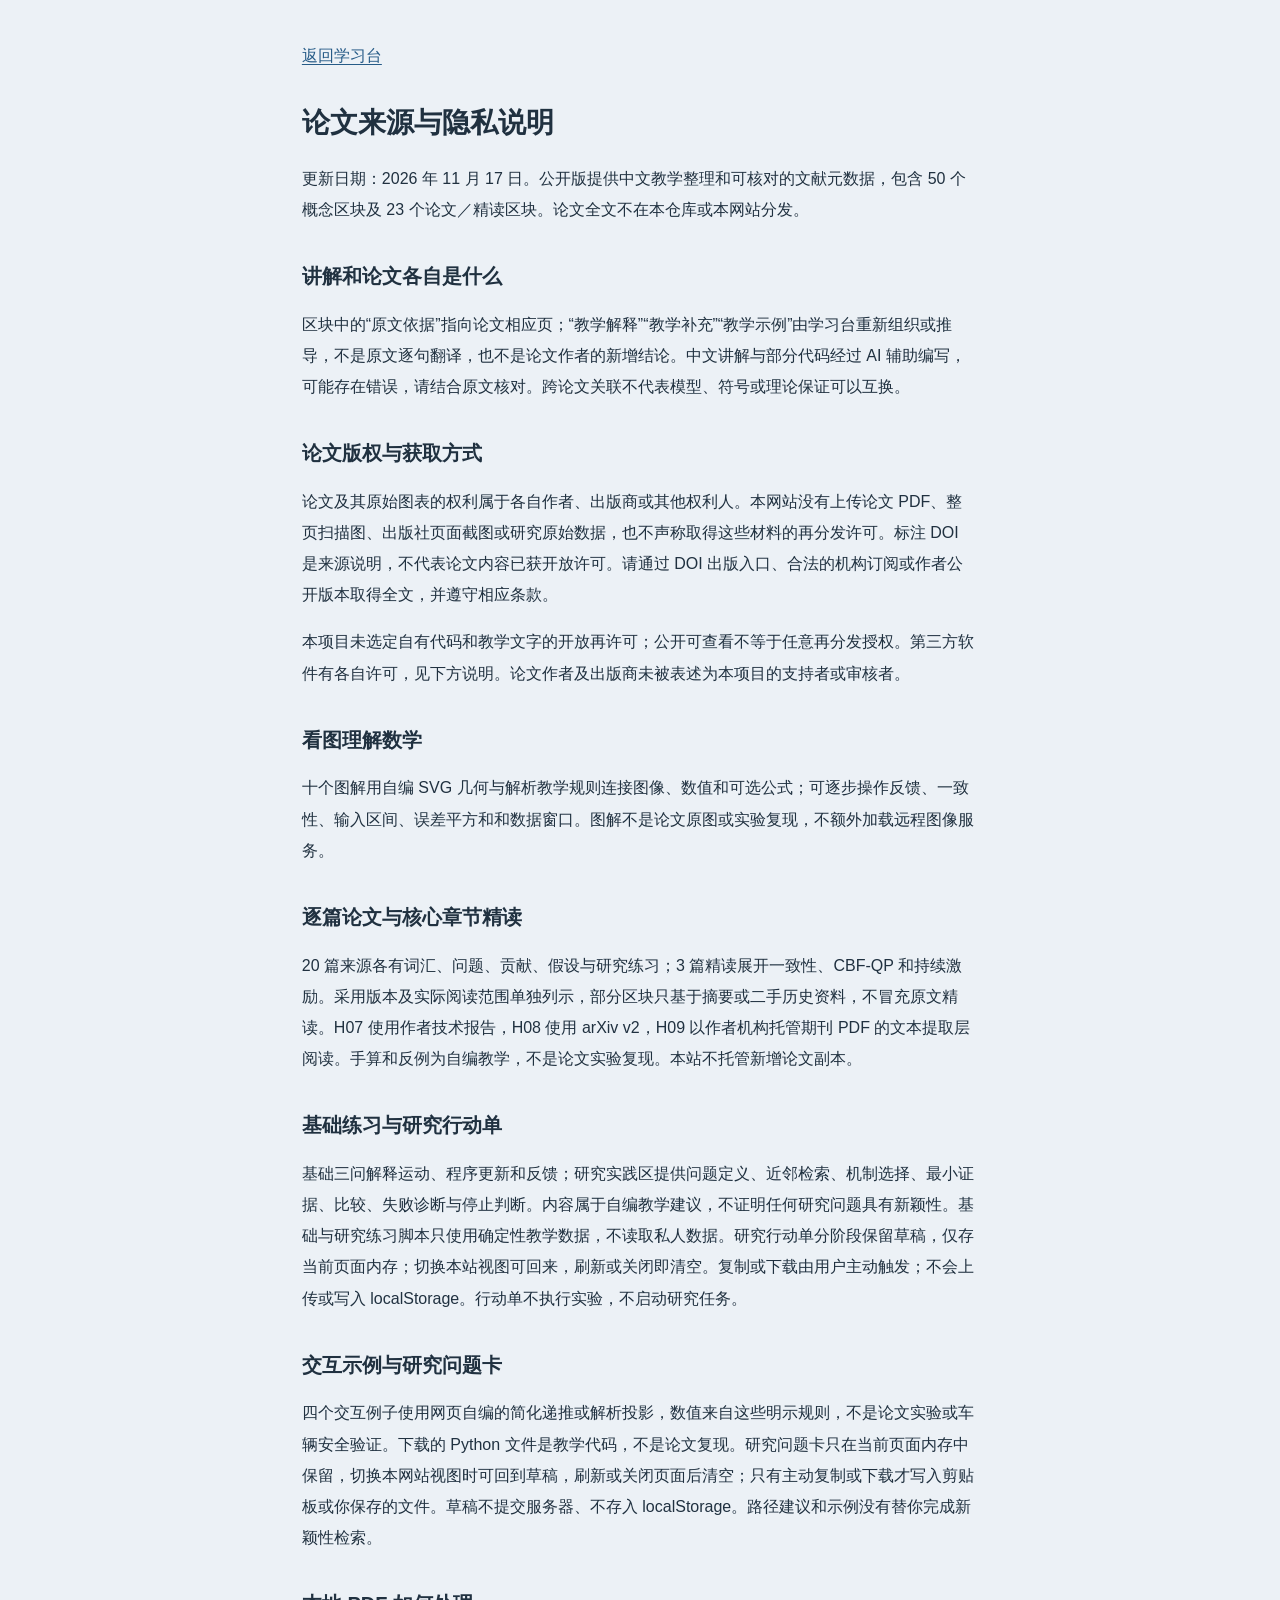
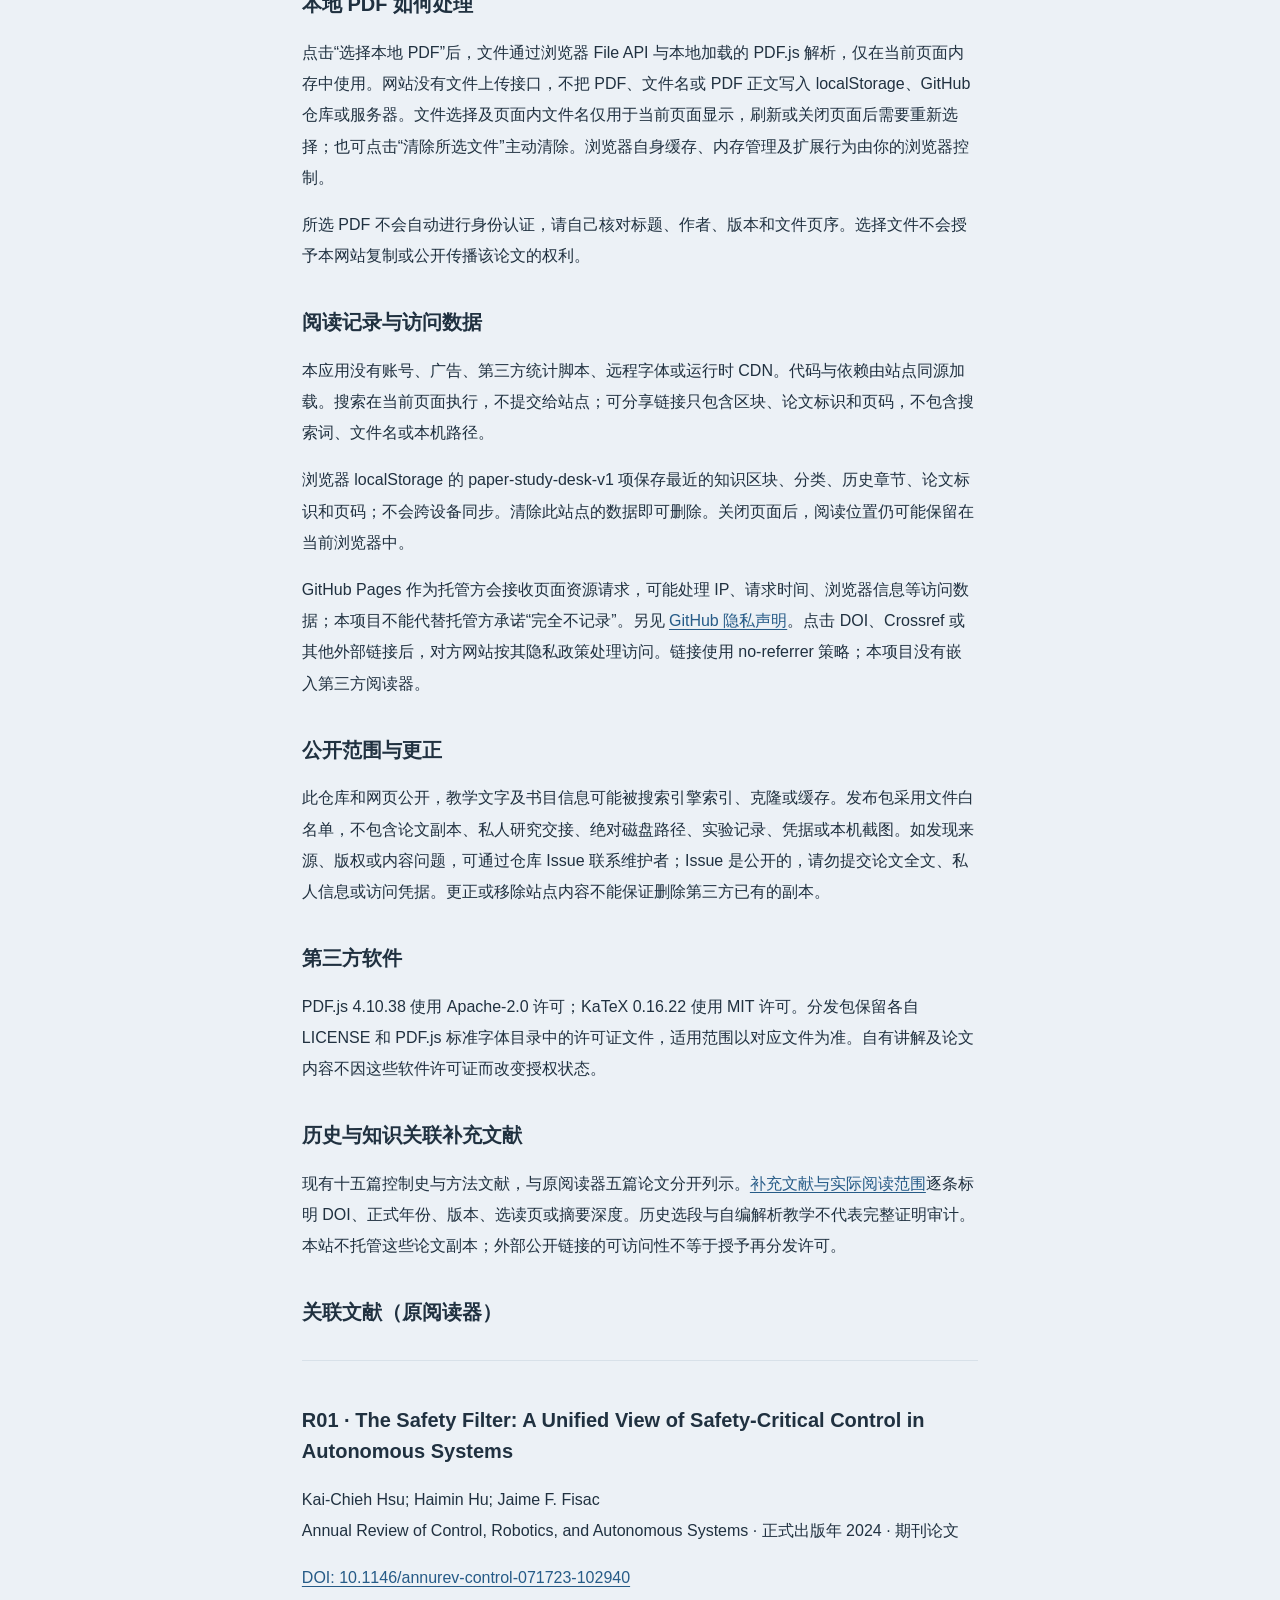
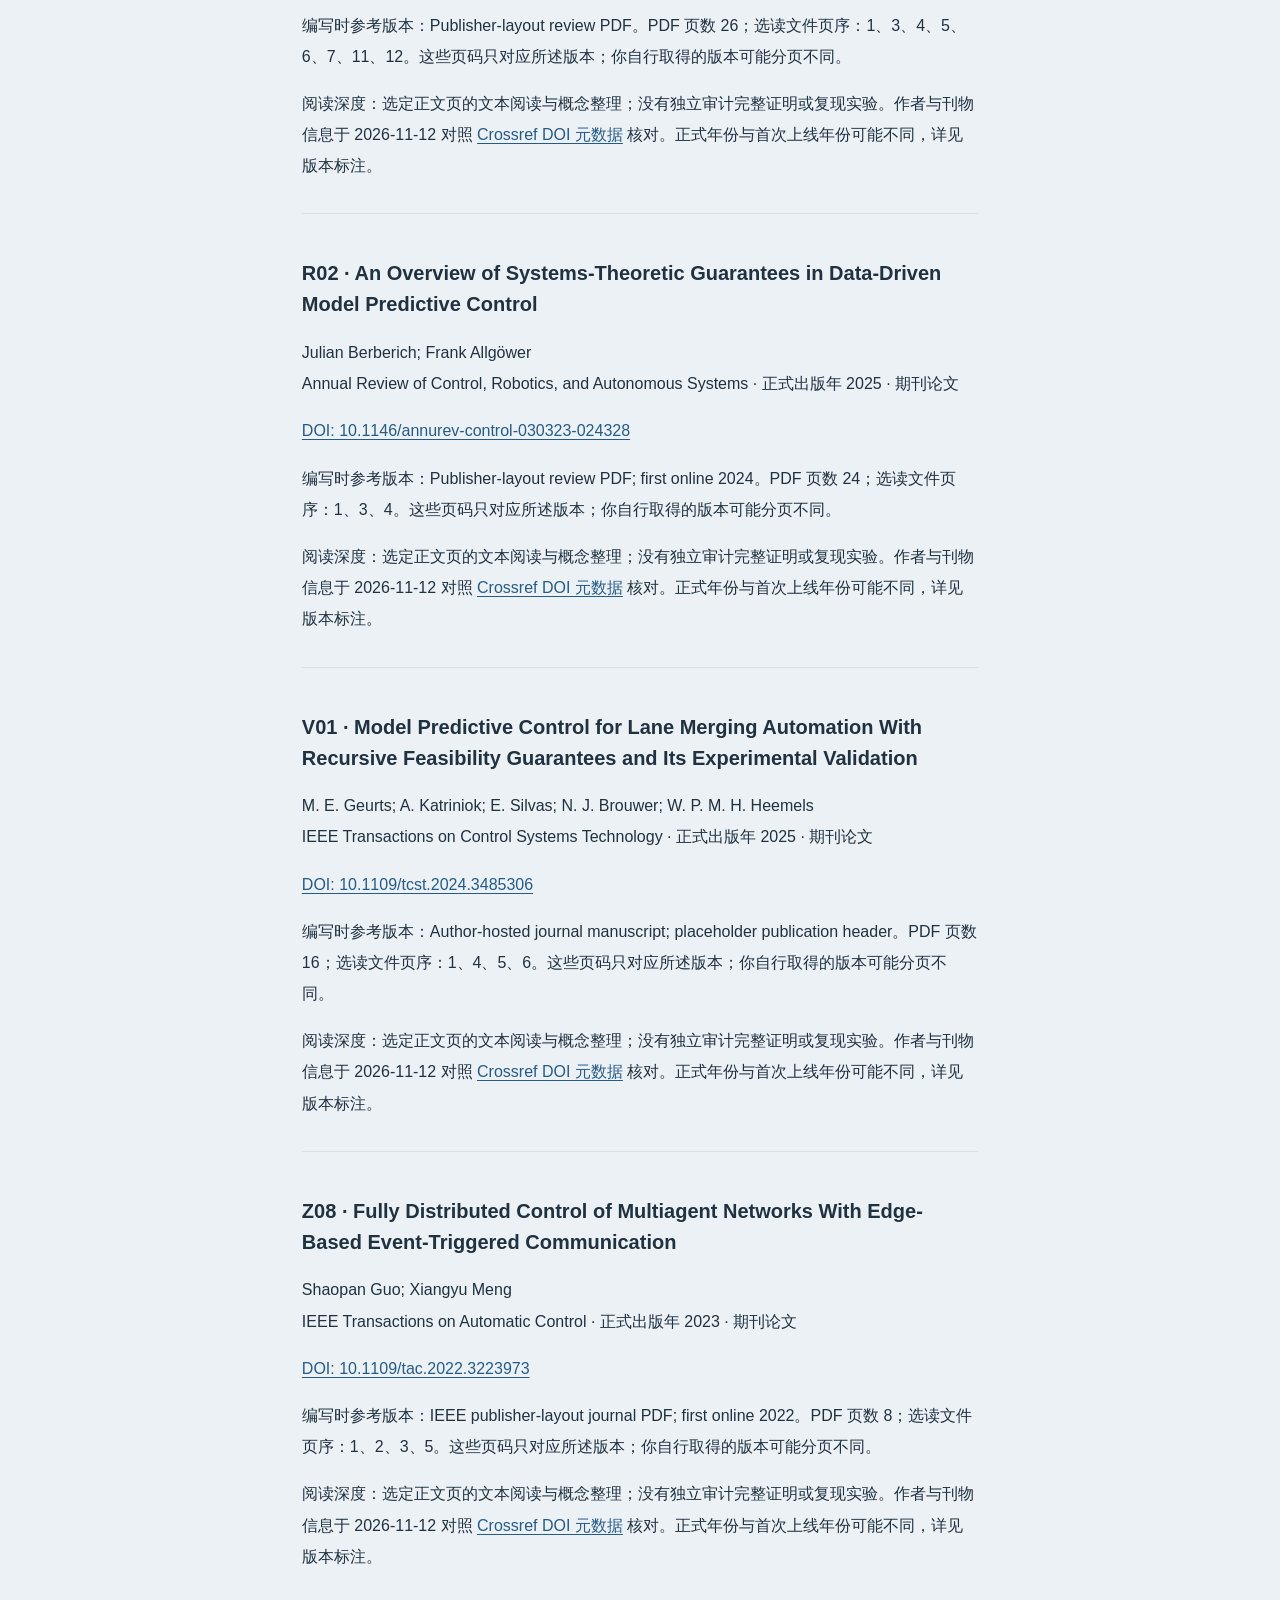
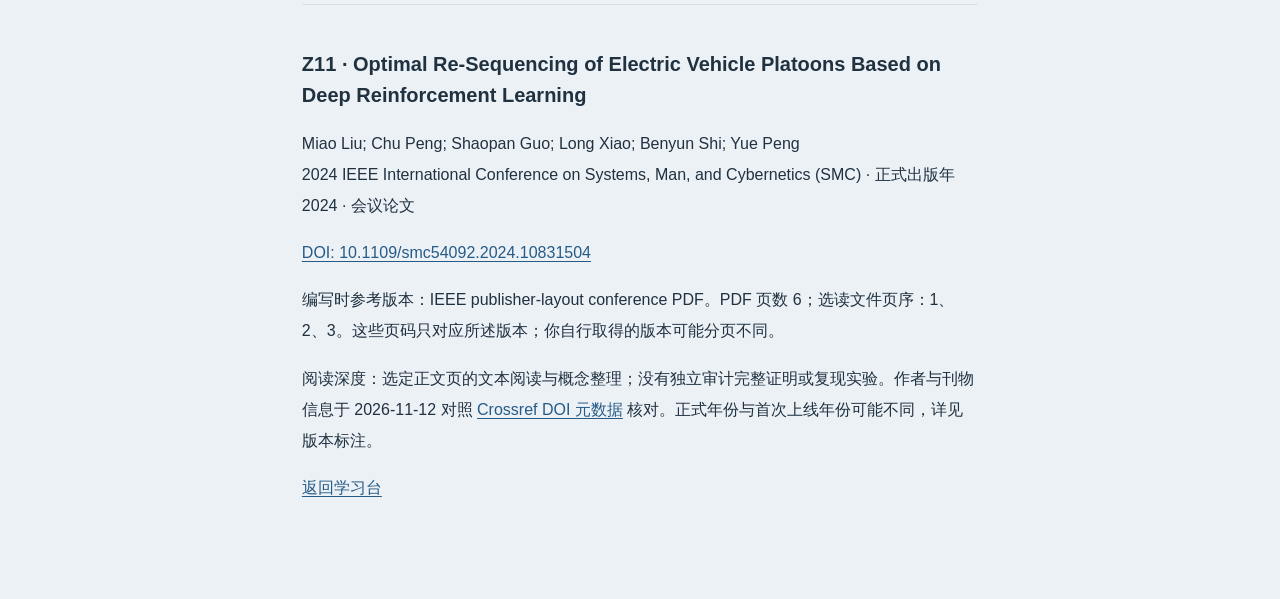
==== commit cae930a7: "Add picture-first mathematics with interactive diagrams across learning and paper blocks" ====
--- a/docs/about.html
+++ b/docs/about.html
@@ -2,7 +2,7 @@
 <nav><a href="./">返回学习台</a></nav><h1>论文来源与隐私说明</h1><p>更新日期：2026 年 11 月 17 日。公开版提供中文教学整理和可核对的文献元数据，包含 50 个概念区块及 23 个论文／精读区块。论文全文不在本仓库或本网站分发。</p>
 <h2>讲解和论文各自是什么</h2><p>区块中的“原文依据”指向论文相应页；“教学解释”“教学补充”“教学示例”由学习台重新组织或推导，不是原文逐句翻译，也不是论文作者的新增结论。中文讲解与部分代码经过 AI 辅助编写，可能存在错误，请结合原文核对。跨论文关联不代表模型、符号或理论保证可以互换。</p>
 <h2>论文版权与获取方式</h2><p>论文及其原始图表的权利属于各自作者、出版商或其他权利人。本网站没有上传论文 PDF、整页扫描图、出版社页面截图或研究原始数据，也不声称取得这些材料的再分发许可。标注 DOI 是来源说明，不代表论文内容已获开放许可。请通过 DOI 出版入口、合法的机构订阅或作者公开版本取得全文，并遵守相应条款。</p><p>本项目未选定自有代码和教学文字的开放再许可；公开可查看不等于任意再分发授权。第三方软件有各自许可，见下方说明。论文作者及出版商未被表述为本项目的支持者或审核者。</p>
-<h2>逐篇论文与核心章节精读</h2><p>20 篇来源各有词汇、问题、贡献、假设与研究练习；3 篇精读展开一致性、CBF-QP 和持续激励。采用版本及实际阅读范围单独列示，部分区块只基于摘要或二手历史资料，不冒充原文精读。H07 使用作者技术报告，H08 使用 arXiv v2，H09 以作者机构托管期刊 PDF 的文本提取层阅读。手算和反例为自编教学，不是论文实验复现。本站不托管新增论文副本。</p><h2>基础练习与研究行动单</h2><p>基础三问解释运动、程序更新和反馈；研究实践区提供问题定义、近邻检索、机制选择、最小证据、比较、失败诊断与停止判断。内容属于自编教学建议，不证明任何研究问题具有新颖性。基础与研究练习脚本只使用确定性教学数据，不读取私人数据。研究行动单分阶段保留草稿，仅存当前页面内存；切换本站视图可回来，刷新或关闭即清空。复制或下载由用户主动触发；不会上传或写入 localStorage。行动单不执行实验，不启动研究任务。</p><h2>交互示例与研究问题卡</h2><p>四个交互例子使用网页自编的简化递推或解析投影，数值来自这些明示规则，不是论文实验或车辆安全验证。下载的 Python 文件是教学代码，不是论文复现。研究问题卡只在当前页面内存中保留，切换本网站视图时可回到草稿，刷新或关闭页面后清空；只有主动复制或下载才写入剪贴板或你保存的文件。草稿不提交服务器、不存入 localStorage。路径建议和示例没有替你完成新颖性检索。</p><h2>本地 PDF 如何处理</h2><p>点击“选择本地 PDF”后，文件通过浏览器 File API 与本地加载的 PDF.js 解析，仅在当前页面内存中使用。网站没有文件上传接口，不把 PDF、文件名或 PDF 正文写入 localStorage、GitHub 仓库或服务器。文件选择及页面内文件名仅用于当前页面显示，刷新或关闭页面后需要重新选择；也可点击“清除所选文件”主动清除。浏览器自身缓存、内存管理及扩展行为由你的浏览器控制。</p><p>所选 PDF 不会自动进行身份认证，请自己核对标题、作者、版本和文件页序。选择文件不会授予本网站复制或公开传播该论文的权利。</p>
+<h2>看图理解数学</h2><p>十个图解用自编 SVG 几何与解析教学规则连接图像、数值和可选公式；可逐步操作反馈、一致性、输入区间、误差平方和和数据窗口。图解不是论文原图或实验复现，不额外加载远程图像服务。</p><h2>逐篇论文与核心章节精读</h2><p>20 篇来源各有词汇、问题、贡献、假设与研究练习；3 篇精读展开一致性、CBF-QP 和持续激励。采用版本及实际阅读范围单独列示，部分区块只基于摘要或二手历史资料，不冒充原文精读。H07 使用作者技术报告，H08 使用 arXiv v2，H09 以作者机构托管期刊 PDF 的文本提取层阅读。手算和反例为自编教学，不是论文实验复现。本站不托管新增论文副本。</p><h2>基础练习与研究行动单</h2><p>基础三问解释运动、程序更新和反馈；研究实践区提供问题定义、近邻检索、机制选择、最小证据、比较、失败诊断与停止判断。内容属于自编教学建议，不证明任何研究问题具有新颖性。基础与研究练习脚本只使用确定性教学数据，不读取私人数据。研究行动单分阶段保留草稿，仅存当前页面内存；切换本站视图可回来，刷新或关闭即清空。复制或下载由用户主动触发；不会上传或写入 localStorage。行动单不执行实验，不启动研究任务。</p><h2>交互示例与研究问题卡</h2><p>四个交互例子使用网页自编的简化递推或解析投影，数值来自这些明示规则，不是论文实验或车辆安全验证。下载的 Python 文件是教学代码，不是论文复现。研究问题卡只在当前页面内存中保留，切换本网站视图时可回到草稿，刷新或关闭页面后清空；只有主动复制或下载才写入剪贴板或你保存的文件。草稿不提交服务器、不存入 localStorage。路径建议和示例没有替你完成新颖性检索。</p><h2>本地 PDF 如何处理</h2><p>点击“选择本地 PDF”后，文件通过浏览器 File API 与本地加载的 PDF.js 解析，仅在当前页面内存中使用。网站没有文件上传接口，不把 PDF、文件名或 PDF 正文写入 localStorage、GitHub 仓库或服务器。文件选择及页面内文件名仅用于当前页面显示，刷新或关闭页面后需要重新选择；也可点击“清除所选文件”主动清除。浏览器自身缓存、内存管理及扩展行为由你的浏览器控制。</p><p>所选 PDF 不会自动进行身份认证，请自己核对标题、作者、版本和文件页序。选择文件不会授予本网站复制或公开传播该论文的权利。</p>
 <h2>阅读记录与访问数据</h2><p>本应用没有账号、广告、第三方统计脚本、远程字体或运行时 CDN。代码与依赖由站点同源加载。搜索在当前页面执行，不提交给站点；可分享链接只包含区块、论文标识和页码，不包含搜索词、文件名或本机路径。</p><p>浏览器 localStorage 的 paper-study-desk-v1 项保存最近的知识区块、分类、历史章节、论文标识和页码；不会跨设备同步。清除此站点的数据即可删除。关闭页面后，阅读位置仍可能保留在当前浏览器中。</p><p>GitHub Pages 作为托管方会接收页面资源请求，可能处理 IP、请求时间、浏览器信息等访问数据；本项目不能代替托管方承诺“完全不记录”。另见 <a href="https://docs.github.com/en/site-policy/privacy-policies/github-privacy-statement" target="_blank" rel="noopener noreferrer">GitHub 隐私声明</a>。点击 DOI、Crossref 或其他外部链接后，对方网站按其隐私政策处理访问。链接使用 no-referrer 策略；本项目没有嵌入第三方阅读器。</p>
 <h2>公开范围与更正</h2><p>此仓库和网页公开，教学文字及书目信息可能被搜索引擎索引、克隆或缓存。发布包采用文件白名单，不包含论文副本、私人研究交接、绝对磁盘路径、实验记录、凭据或本机截图。如发现来源、版权或内容问题，可通过仓库 Issue 联系维护者；Issue 是公开的，请勿提交论文全文、私人信息或访问凭据。更正或移除站点内容不能保证删除第三方已有的副本。</p>
 <h2>第三方软件</h2><p>PDF.js 4.10.38 使用 Apache-2.0 许可；KaTeX 0.16.22 使用 MIT 许可。分发包保留各自 LICENSE 和 PDF.js 标准字体目录中的许可证文件，适用范围以对应文件为准。自有讲解及论文内容不因这些软件许可证而改变授权状态。</p>
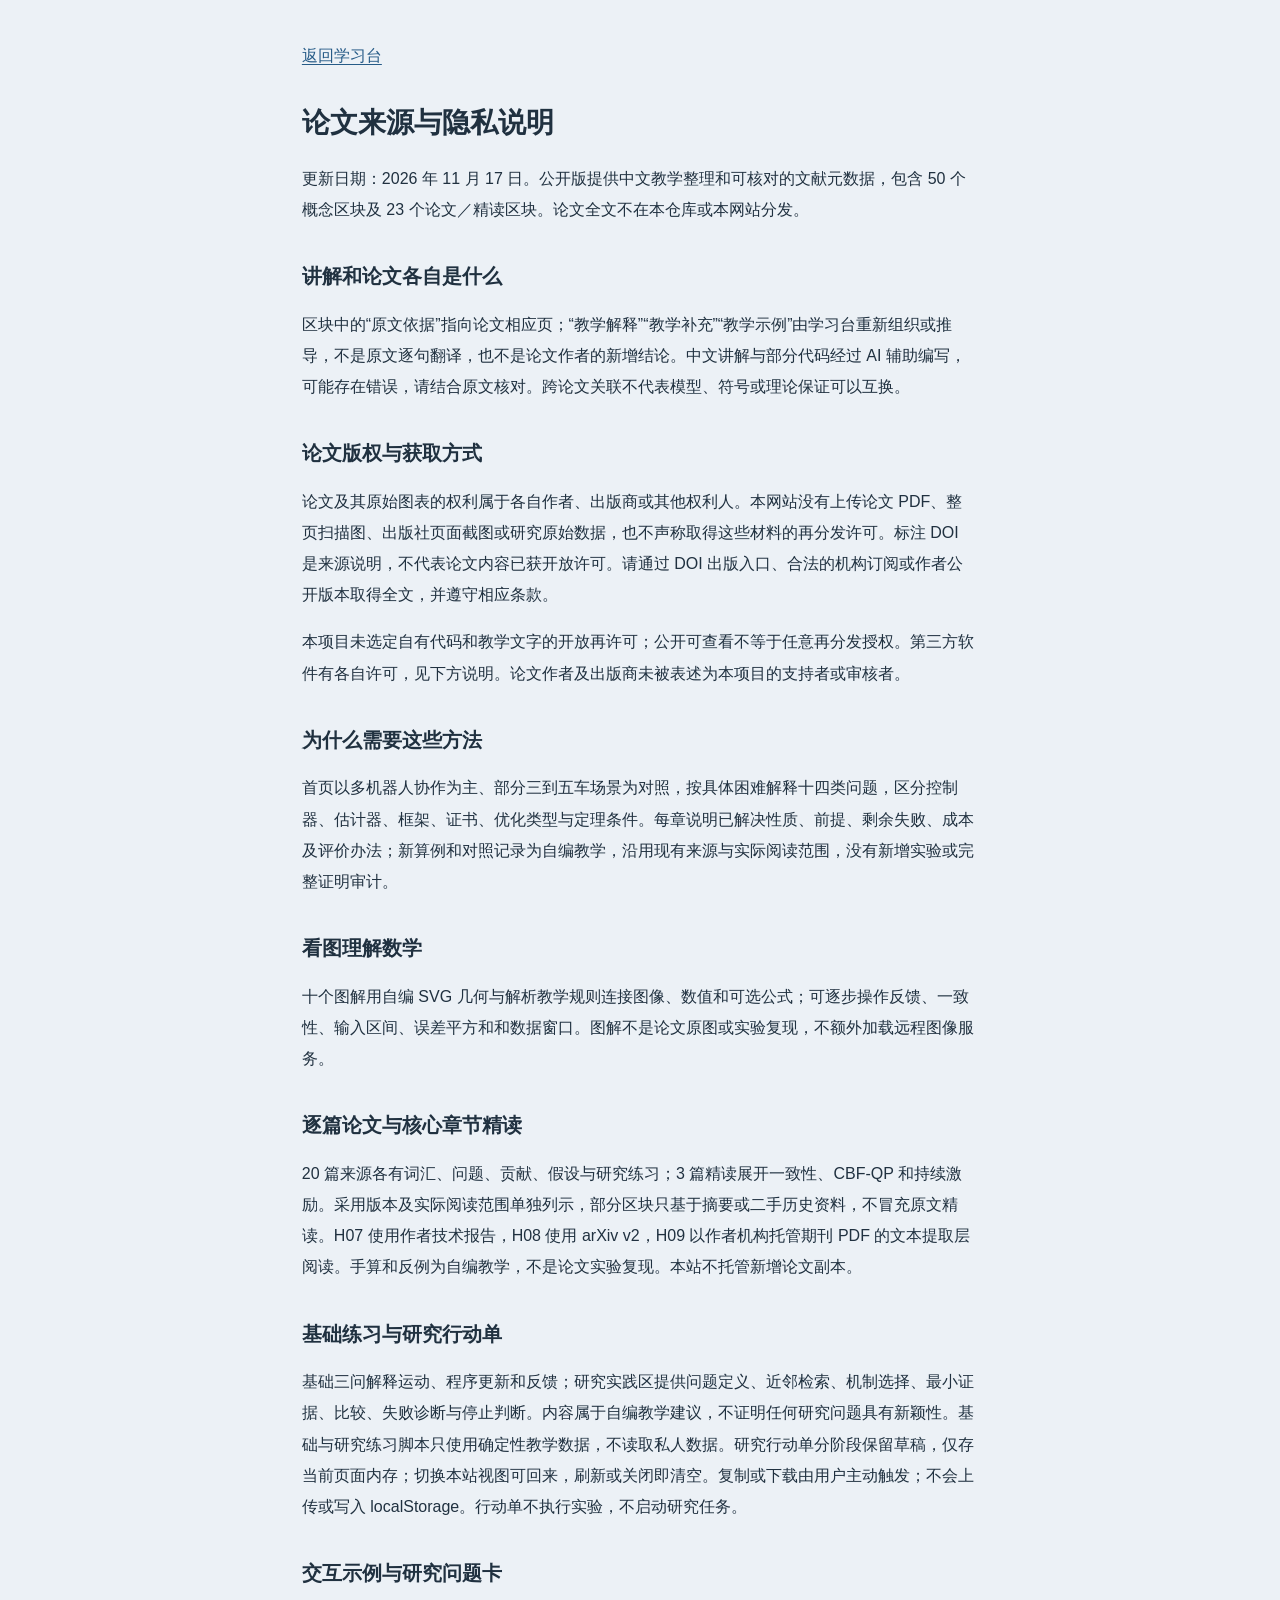
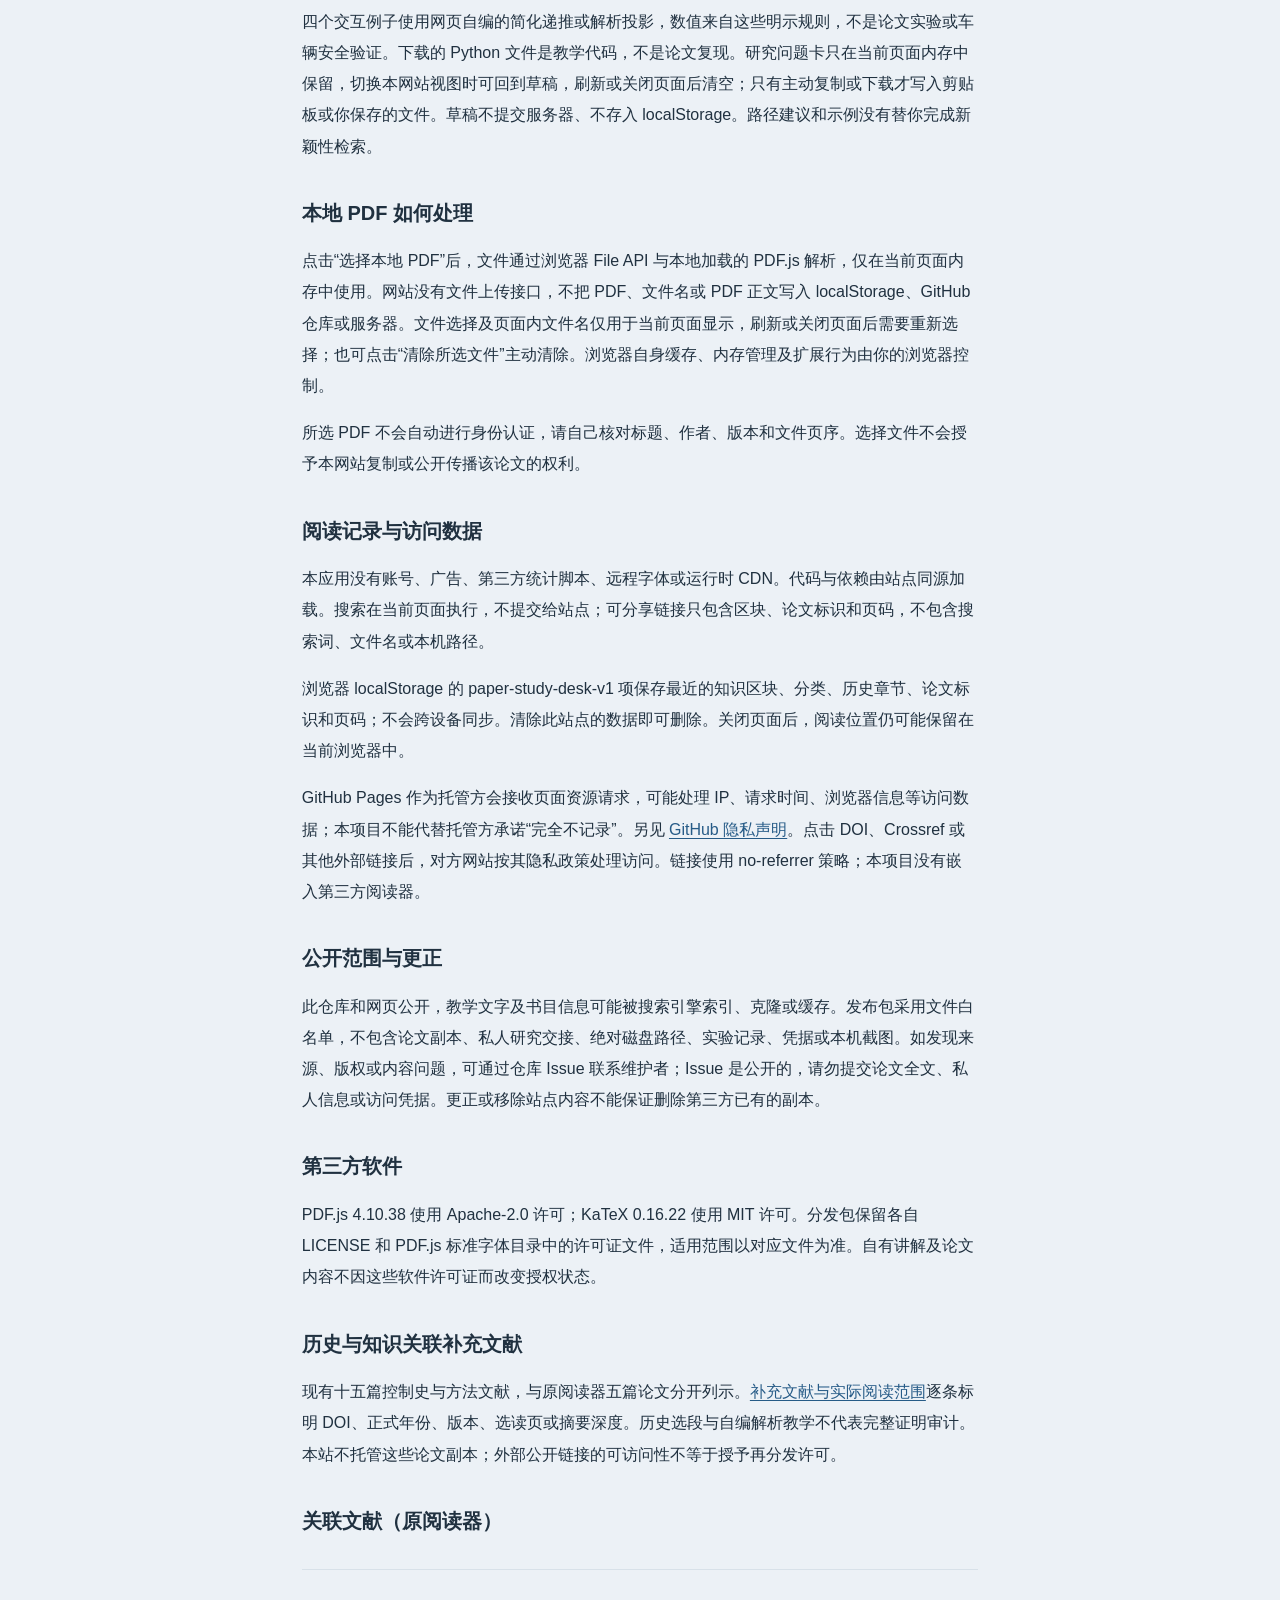
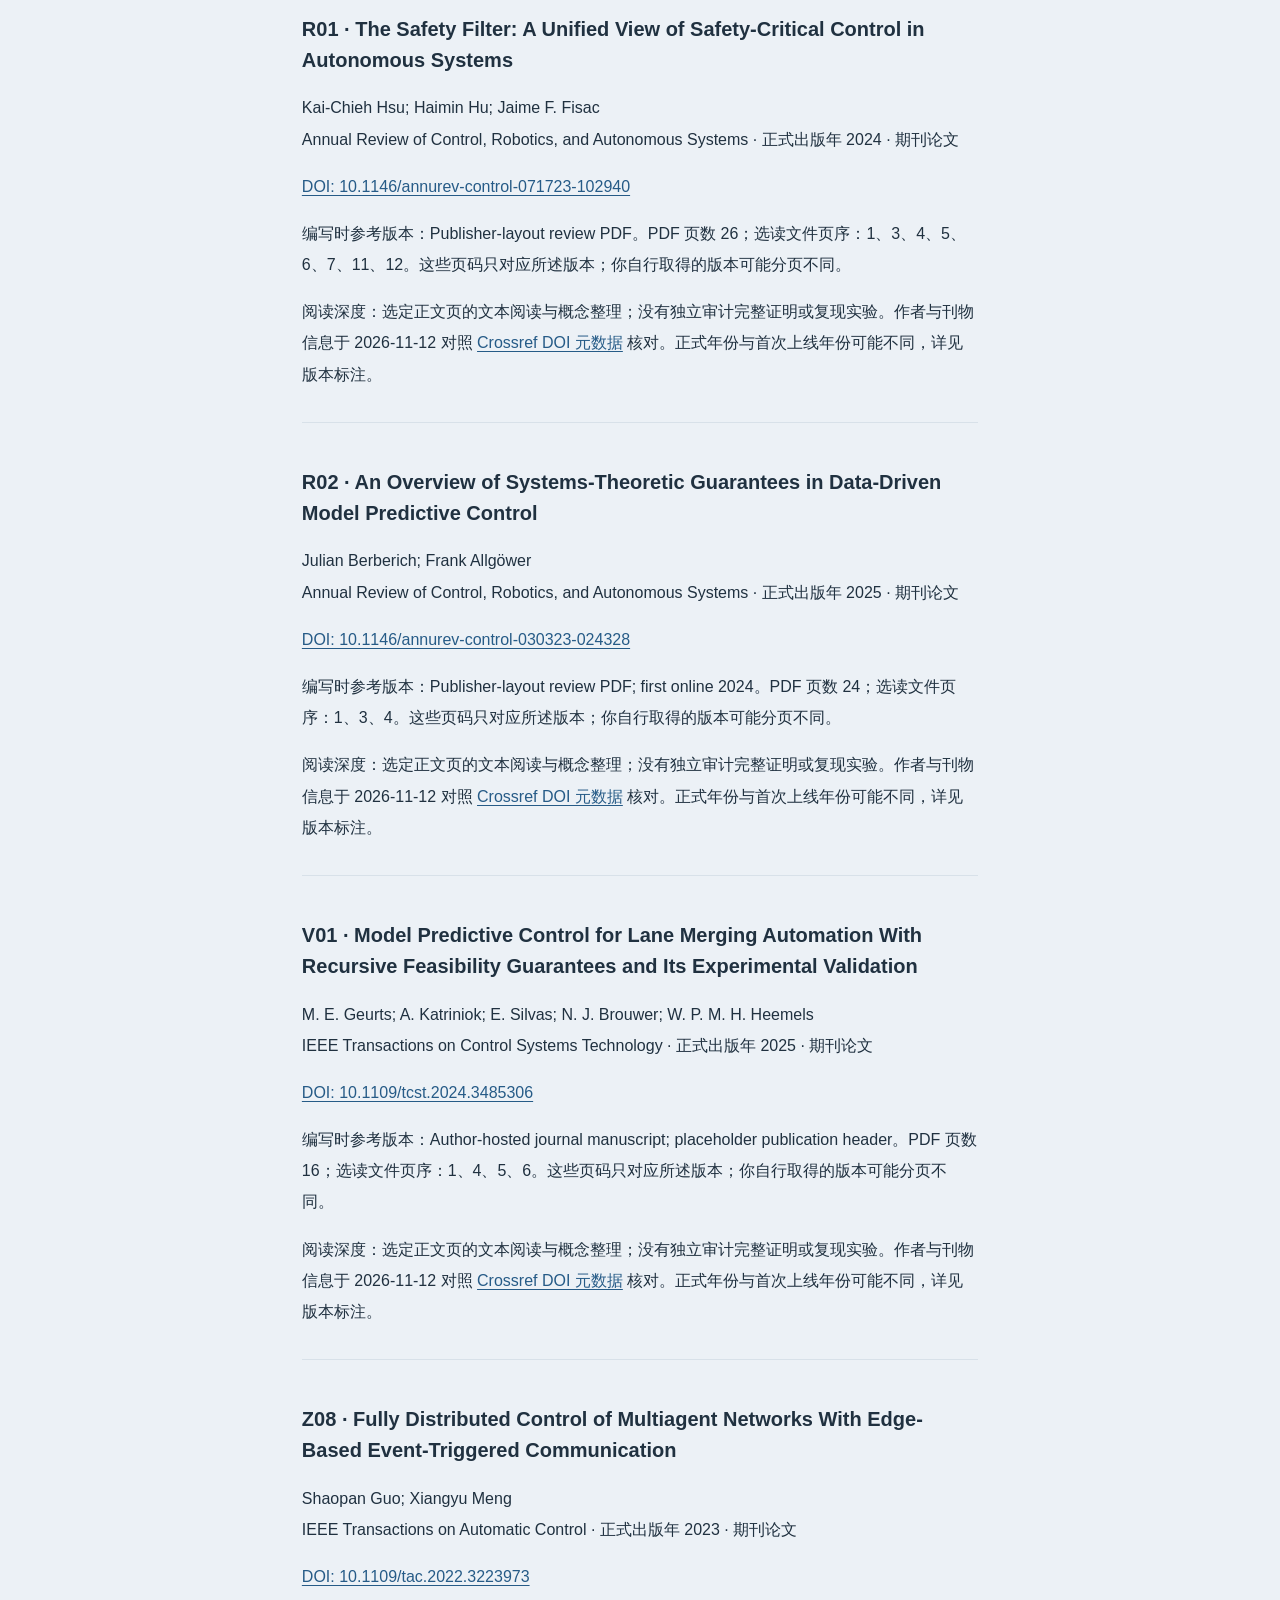
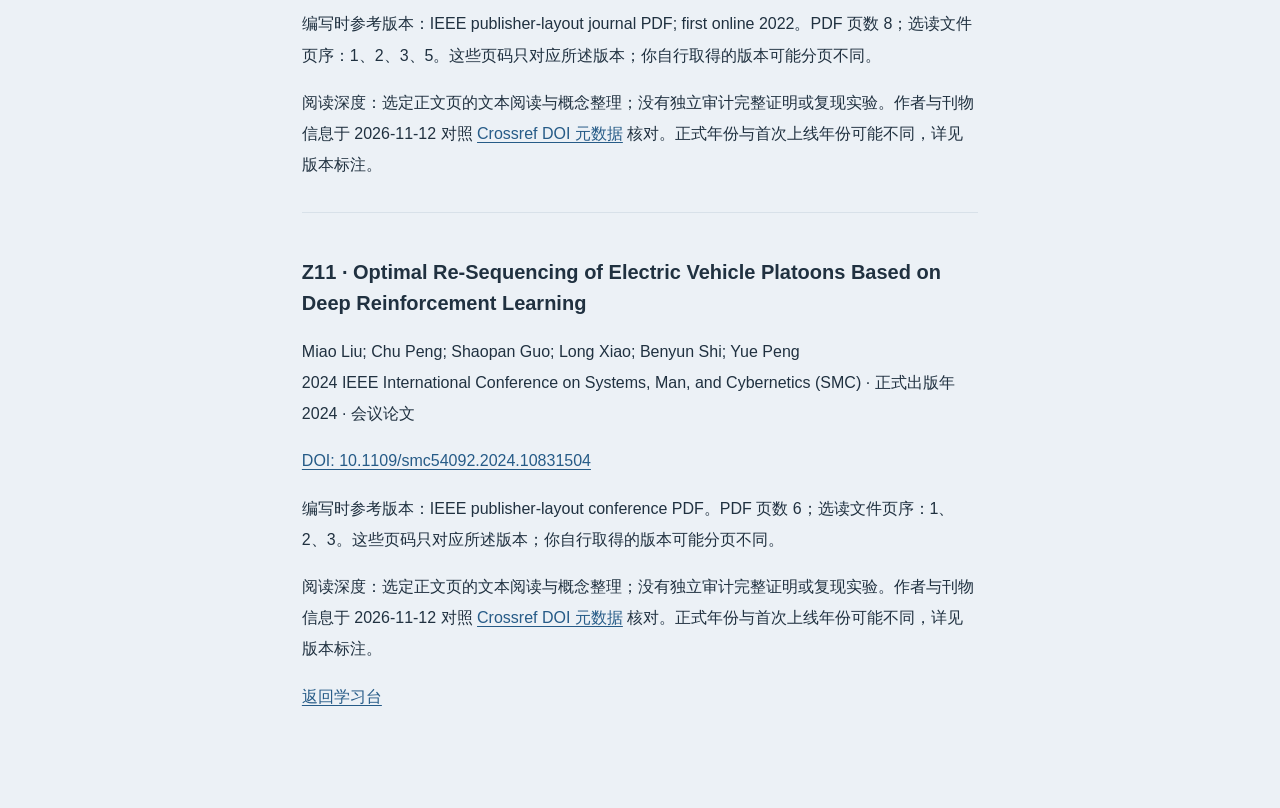
==== commit 23cda65e: "Reorganize control learning around problems, mechanisms and evidence" ====
--- a/docs/about.html
+++ b/docs/about.html
@@ -2,7 +2,7 @@
 <nav><a href="./">返回学习台</a></nav><h1>论文来源与隐私说明</h1><p>更新日期：2026 年 11 月 17 日。公开版提供中文教学整理和可核对的文献元数据，包含 50 个概念区块及 23 个论文／精读区块。论文全文不在本仓库或本网站分发。</p>
 <h2>讲解和论文各自是什么</h2><p>区块中的“原文依据”指向论文相应页；“教学解释”“教学补充”“教学示例”由学习台重新组织或推导，不是原文逐句翻译，也不是论文作者的新增结论。中文讲解与部分代码经过 AI 辅助编写，可能存在错误，请结合原文核对。跨论文关联不代表模型、符号或理论保证可以互换。</p>
 <h2>论文版权与获取方式</h2><p>论文及其原始图表的权利属于各自作者、出版商或其他权利人。本网站没有上传论文 PDF、整页扫描图、出版社页面截图或研究原始数据，也不声称取得这些材料的再分发许可。标注 DOI 是来源说明，不代表论文内容已获开放许可。请通过 DOI 出版入口、合法的机构订阅或作者公开版本取得全文，并遵守相应条款。</p><p>本项目未选定自有代码和教学文字的开放再许可；公开可查看不等于任意再分发授权。第三方软件有各自许可，见下方说明。论文作者及出版商未被表述为本项目的支持者或审核者。</p>
-<h2>看图理解数学</h2><p>十个图解用自编 SVG 几何与解析教学规则连接图像、数值和可选公式；可逐步操作反馈、一致性、输入区间、误差平方和和数据窗口。图解不是论文原图或实验复现，不额外加载远程图像服务。</p><h2>逐篇论文与核心章节精读</h2><p>20 篇来源各有词汇、问题、贡献、假设与研究练习；3 篇精读展开一致性、CBF-QP 和持续激励。采用版本及实际阅读范围单独列示，部分区块只基于摘要或二手历史资料，不冒充原文精读。H07 使用作者技术报告，H08 使用 arXiv v2，H09 以作者机构托管期刊 PDF 的文本提取层阅读。手算和反例为自编教学，不是论文实验复现。本站不托管新增论文副本。</p><h2>基础练习与研究行动单</h2><p>基础三问解释运动、程序更新和反馈；研究实践区提供问题定义、近邻检索、机制选择、最小证据、比较、失败诊断与停止判断。内容属于自编教学建议，不证明任何研究问题具有新颖性。基础与研究练习脚本只使用确定性教学数据，不读取私人数据。研究行动单分阶段保留草稿，仅存当前页面内存；切换本站视图可回来，刷新或关闭即清空。复制或下载由用户主动触发；不会上传或写入 localStorage。行动单不执行实验，不启动研究任务。</p><h2>交互示例与研究问题卡</h2><p>四个交互例子使用网页自编的简化递推或解析投影，数值来自这些明示规则，不是论文实验或车辆安全验证。下载的 Python 文件是教学代码，不是论文复现。研究问题卡只在当前页面内存中保留，切换本网站视图时可回到草稿，刷新或关闭页面后清空；只有主动复制或下载才写入剪贴板或你保存的文件。草稿不提交服务器、不存入 localStorage。路径建议和示例没有替你完成新颖性检索。</p><h2>本地 PDF 如何处理</h2><p>点击“选择本地 PDF”后，文件通过浏览器 File API 与本地加载的 PDF.js 解析，仅在当前页面内存中使用。网站没有文件上传接口，不把 PDF、文件名或 PDF 正文写入 localStorage、GitHub 仓库或服务器。文件选择及页面内文件名仅用于当前页面显示，刷新或关闭页面后需要重新选择；也可点击“清除所选文件”主动清除。浏览器自身缓存、内存管理及扩展行为由你的浏览器控制。</p><p>所选 PDF 不会自动进行身份认证，请自己核对标题、作者、版本和文件页序。选择文件不会授予本网站复制或公开传播该论文的权利。</p>
+<h2>为什么需要这些方法</h2><p>首页以多机器人协作为主、部分三到五车场景为对照，按具体困难解释十四类问题，区分控制器、估计器、框架、证书、优化类型与定理条件。每章说明已解决性质、前提、剩余失败、成本及评价办法；新算例和对照记录为自编教学，沿用现有来源与实际阅读范围，没有新增实验或完整证明审计。</p><h2>看图理解数学</h2><p>十个图解用自编 SVG 几何与解析教学规则连接图像、数值和可选公式；可逐步操作反馈、一致性、输入区间、误差平方和和数据窗口。图解不是论文原图或实验复现，不额外加载远程图像服务。</p><h2>逐篇论文与核心章节精读</h2><p>20 篇来源各有词汇、问题、贡献、假设与研究练习；3 篇精读展开一致性、CBF-QP 和持续激励。采用版本及实际阅读范围单独列示，部分区块只基于摘要或二手历史资料，不冒充原文精读。H07 使用作者技术报告，H08 使用 arXiv v2，H09 以作者机构托管期刊 PDF 的文本提取层阅读。手算和反例为自编教学，不是论文实验复现。本站不托管新增论文副本。</p><h2>基础练习与研究行动单</h2><p>基础三问解释运动、程序更新和反馈；研究实践区提供问题定义、近邻检索、机制选择、最小证据、比较、失败诊断与停止判断。内容属于自编教学建议，不证明任何研究问题具有新颖性。基础与研究练习脚本只使用确定性教学数据，不读取私人数据。研究行动单分阶段保留草稿，仅存当前页面内存；切换本站视图可回来，刷新或关闭即清空。复制或下载由用户主动触发；不会上传或写入 localStorage。行动单不执行实验，不启动研究任务。</p><h2>交互示例与研究问题卡</h2><p>四个交互例子使用网页自编的简化递推或解析投影，数值来自这些明示规则，不是论文实验或车辆安全验证。下载的 Python 文件是教学代码，不是论文复现。研究问题卡只在当前页面内存中保留，切换本网站视图时可回到草稿，刷新或关闭页面后清空；只有主动复制或下载才写入剪贴板或你保存的文件。草稿不提交服务器、不存入 localStorage。路径建议和示例没有替你完成新颖性检索。</p><h2>本地 PDF 如何处理</h2><p>点击“选择本地 PDF”后，文件通过浏览器 File API 与本地加载的 PDF.js 解析，仅在当前页面内存中使用。网站没有文件上传接口，不把 PDF、文件名或 PDF 正文写入 localStorage、GitHub 仓库或服务器。文件选择及页面内文件名仅用于当前页面显示，刷新或关闭页面后需要重新选择；也可点击“清除所选文件”主动清除。浏览器自身缓存、内存管理及扩展行为由你的浏览器控制。</p><p>所选 PDF 不会自动进行身份认证，请自己核对标题、作者、版本和文件页序。选择文件不会授予本网站复制或公开传播该论文的权利。</p>
 <h2>阅读记录与访问数据</h2><p>本应用没有账号、广告、第三方统计脚本、远程字体或运行时 CDN。代码与依赖由站点同源加载。搜索在当前页面执行，不提交给站点；可分享链接只包含区块、论文标识和页码，不包含搜索词、文件名或本机路径。</p><p>浏览器 localStorage 的 paper-study-desk-v1 项保存最近的知识区块、分类、历史章节、论文标识和页码；不会跨设备同步。清除此站点的数据即可删除。关闭页面后，阅读位置仍可能保留在当前浏览器中。</p><p>GitHub Pages 作为托管方会接收页面资源请求，可能处理 IP、请求时间、浏览器信息等访问数据；本项目不能代替托管方承诺“完全不记录”。另见 <a href="https://docs.github.com/en/site-policy/privacy-policies/github-privacy-statement" target="_blank" rel="noopener noreferrer">GitHub 隐私声明</a>。点击 DOI、Crossref 或其他外部链接后，对方网站按其隐私政策处理访问。链接使用 no-referrer 策略；本项目没有嵌入第三方阅读器。</p>
 <h2>公开范围与更正</h2><p>此仓库和网页公开，教学文字及书目信息可能被搜索引擎索引、克隆或缓存。发布包采用文件白名单，不包含论文副本、私人研究交接、绝对磁盘路径、实验记录、凭据或本机截图。如发现来源、版权或内容问题，可通过仓库 Issue 联系维护者；Issue 是公开的，请勿提交论文全文、私人信息或访问凭据。更正或移除站点内容不能保证删除第三方已有的副本。</p>
 <h2>第三方软件</h2><p>PDF.js 4.10.38 使用 Apache-2.0 许可；KaTeX 0.16.22 使用 MIT 许可。分发包保留各自 LICENSE 和 PDF.js 标准字体目录中的许可证文件，适用范围以对应文件为准。自有讲解及论文内容不因这些软件许可证而改变授权状态。</p>
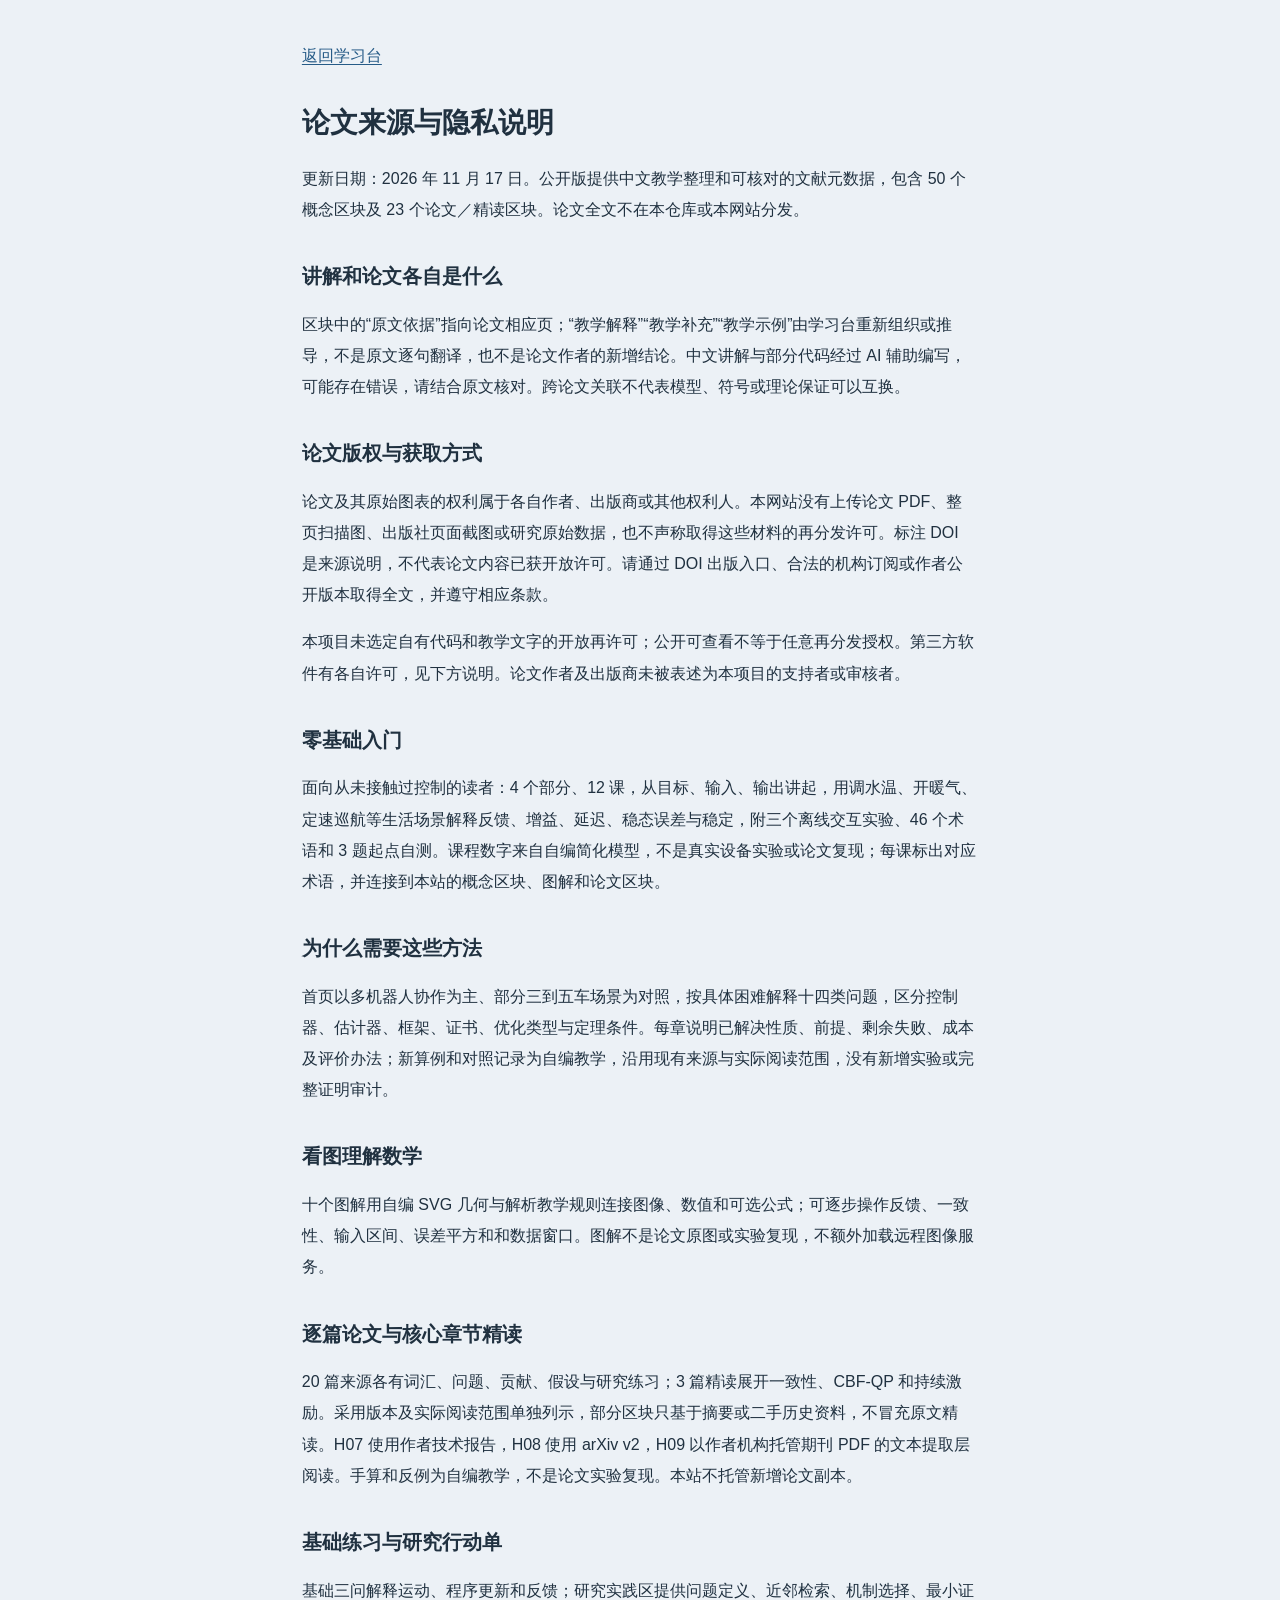
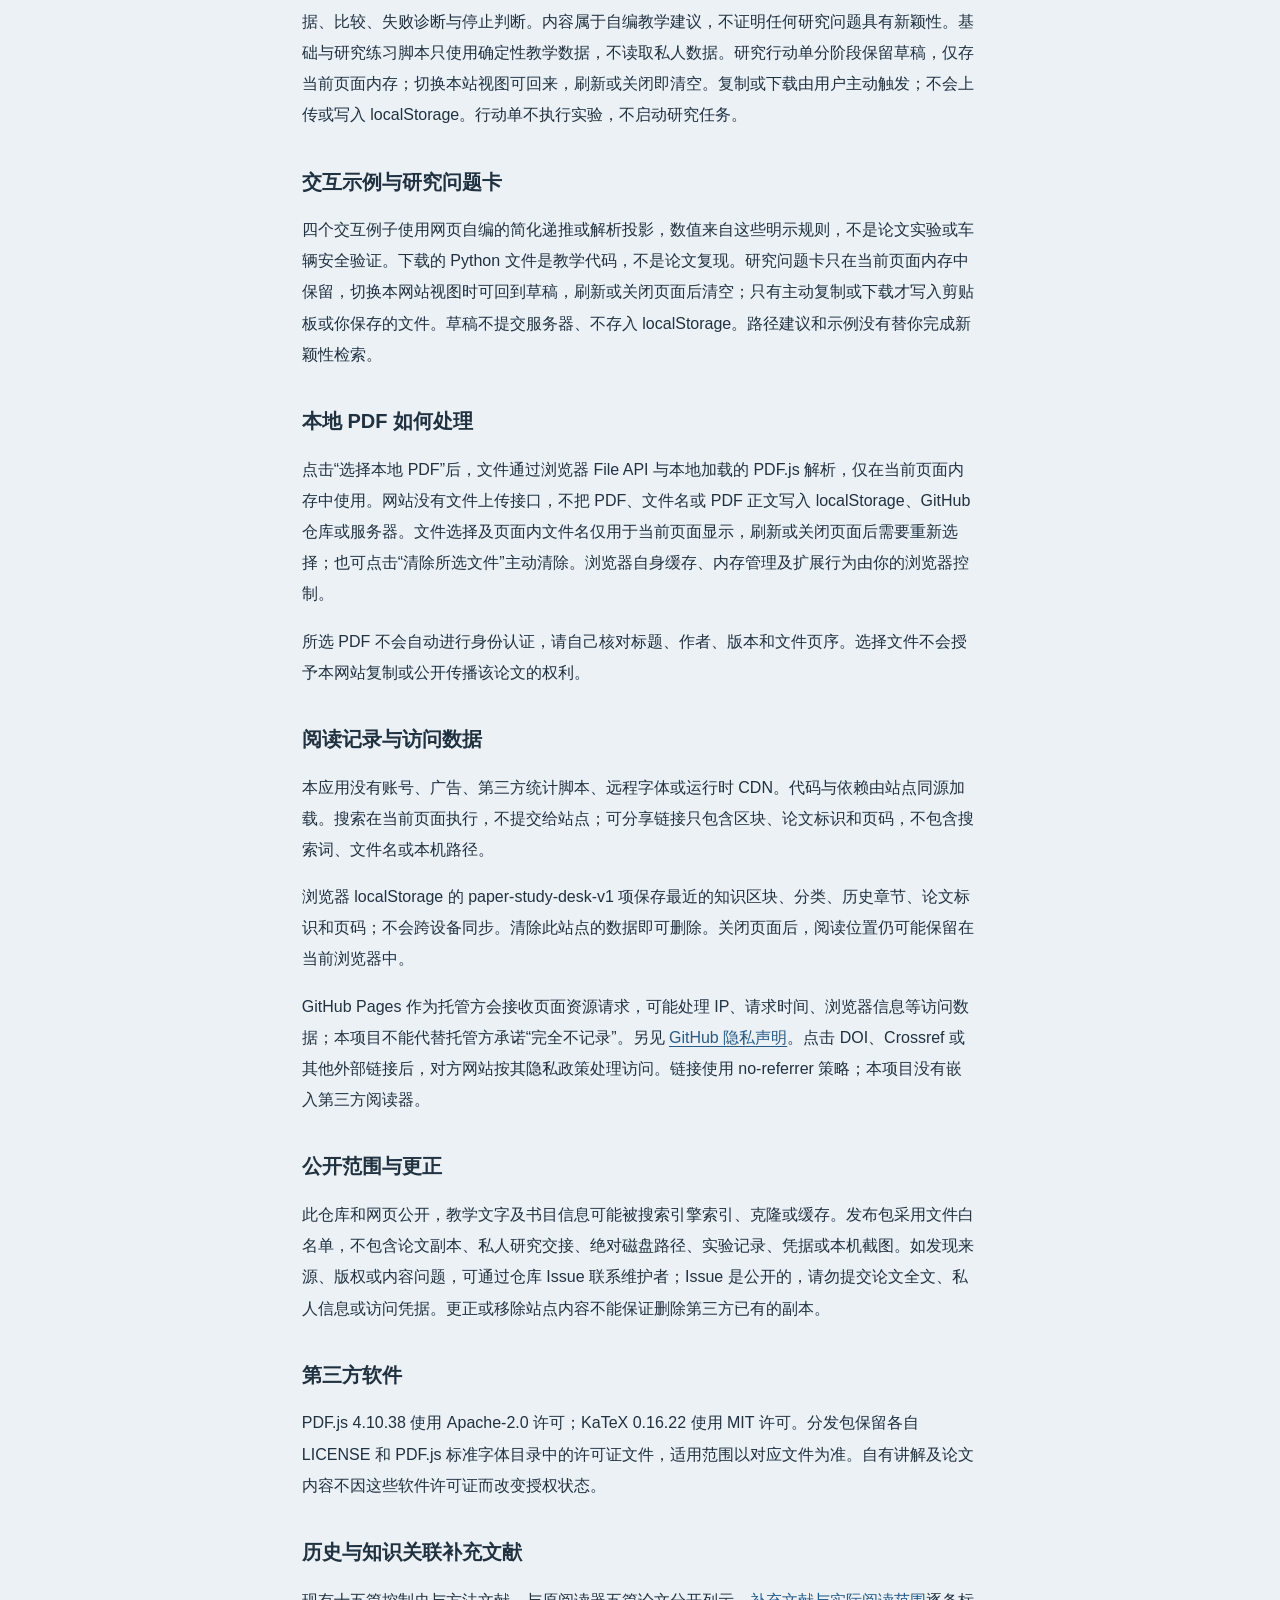
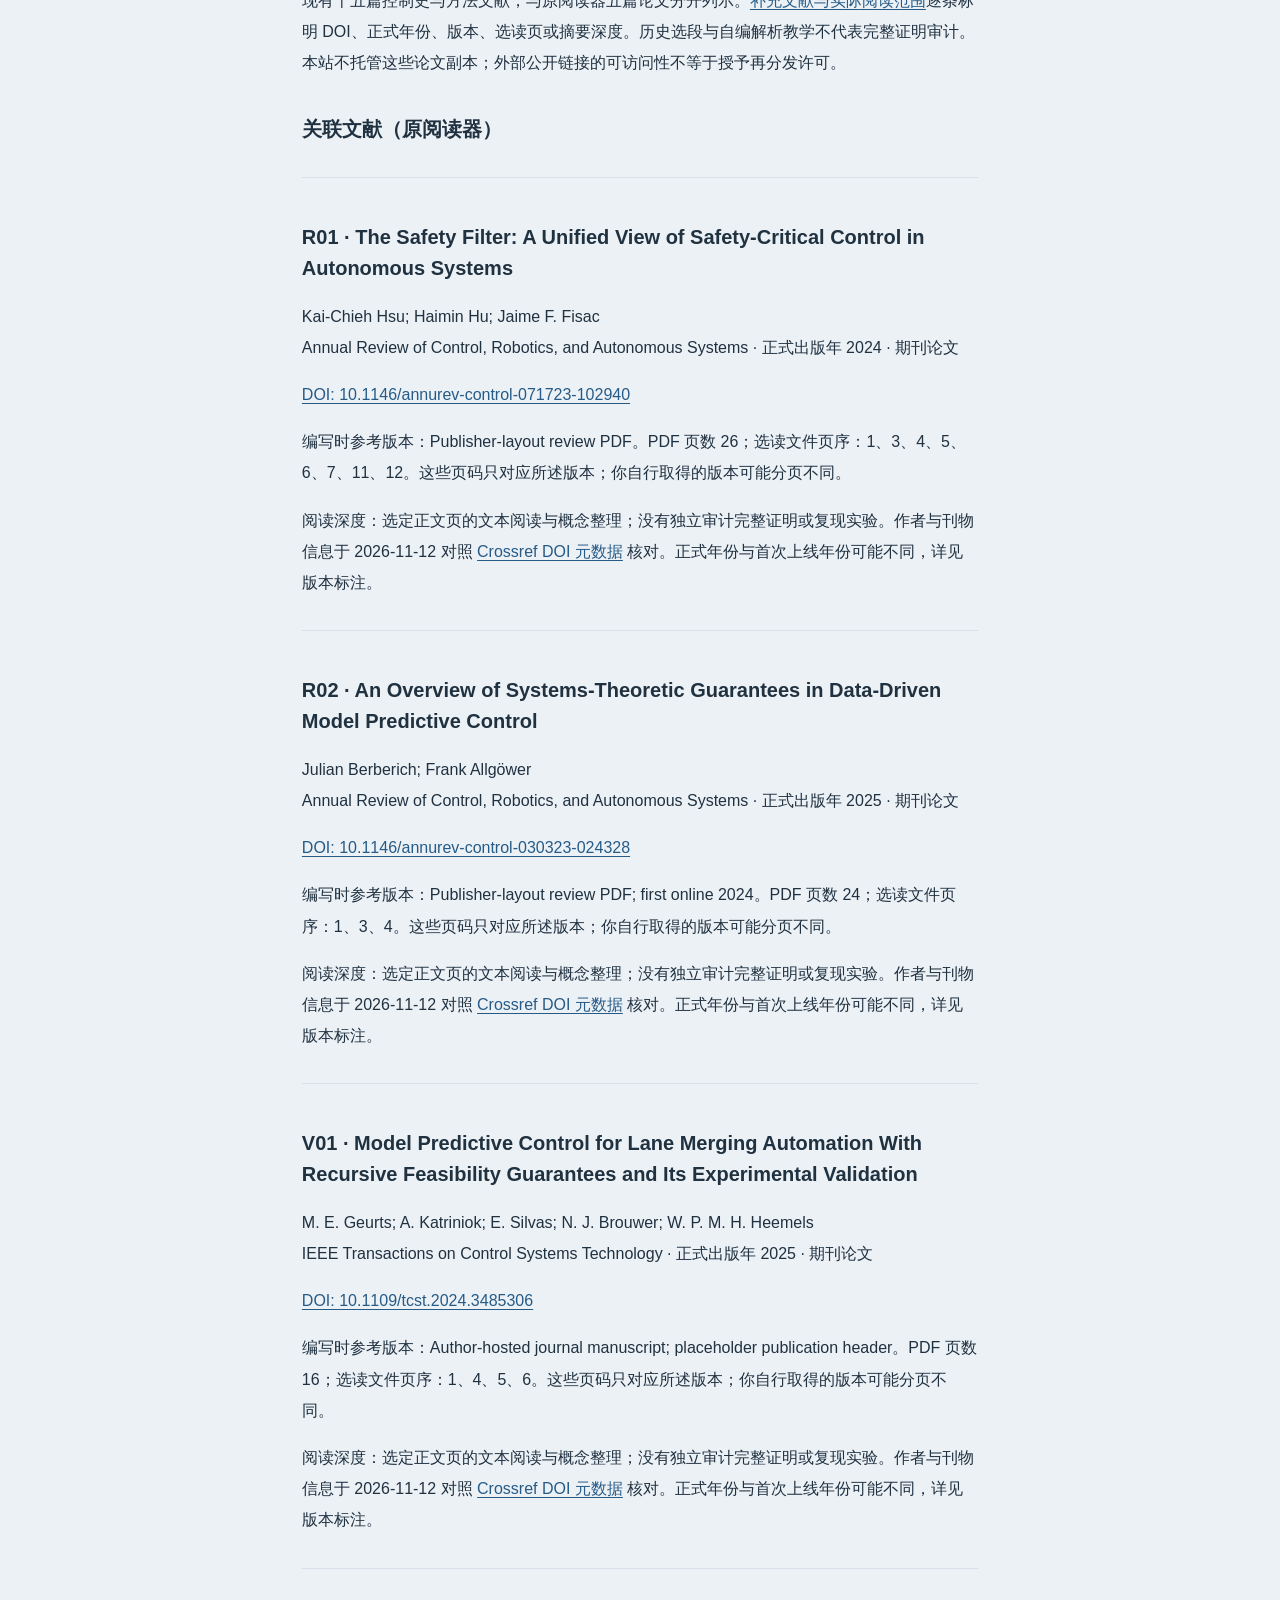
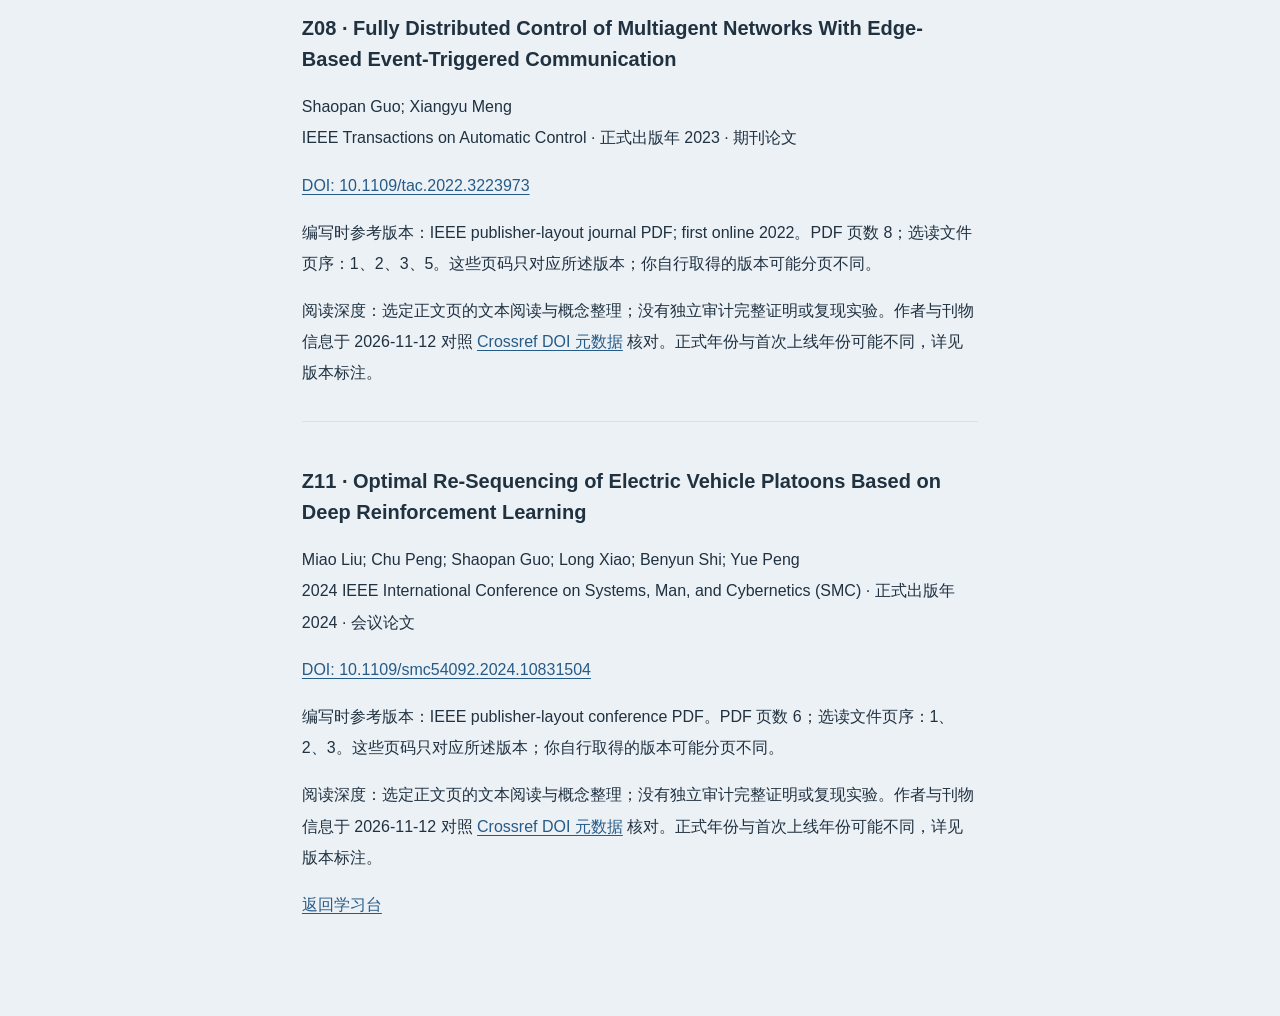
==== commit e9a91271: "Add zero-background control course with offline labs Twelve lessons in four parts, a placement check" ====
--- a/docs/about.html
+++ b/docs/about.html
@@ -2,7 +2,7 @@
 <nav><a href="./">返回学习台</a></nav><h1>论文来源与隐私说明</h1><p>更新日期：2026 年 11 月 17 日。公开版提供中文教学整理和可核对的文献元数据，包含 50 个概念区块及 23 个论文／精读区块。论文全文不在本仓库或本网站分发。</p>
 <h2>讲解和论文各自是什么</h2><p>区块中的“原文依据”指向论文相应页；“教学解释”“教学补充”“教学示例”由学习台重新组织或推导，不是原文逐句翻译，也不是论文作者的新增结论。中文讲解与部分代码经过 AI 辅助编写，可能存在错误，请结合原文核对。跨论文关联不代表模型、符号或理论保证可以互换。</p>
 <h2>论文版权与获取方式</h2><p>论文及其原始图表的权利属于各自作者、出版商或其他权利人。本网站没有上传论文 PDF、整页扫描图、出版社页面截图或研究原始数据，也不声称取得这些材料的再分发许可。标注 DOI 是来源说明，不代表论文内容已获开放许可。请通过 DOI 出版入口、合法的机构订阅或作者公开版本取得全文，并遵守相应条款。</p><p>本项目未选定自有代码和教学文字的开放再许可；公开可查看不等于任意再分发授权。第三方软件有各自许可，见下方说明。论文作者及出版商未被表述为本项目的支持者或审核者。</p>
-<h2>为什么需要这些方法</h2><p>首页以多机器人协作为主、部分三到五车场景为对照，按具体困难解释十四类问题，区分控制器、估计器、框架、证书、优化类型与定理条件。每章说明已解决性质、前提、剩余失败、成本及评价办法；新算例和对照记录为自编教学，沿用现有来源与实际阅读范围，没有新增实验或完整证明审计。</p><h2>看图理解数学</h2><p>十个图解用自编 SVG 几何与解析教学规则连接图像、数值和可选公式；可逐步操作反馈、一致性、输入区间、误差平方和和数据窗口。图解不是论文原图或实验复现，不额外加载远程图像服务。</p><h2>逐篇论文与核心章节精读</h2><p>20 篇来源各有词汇、问题、贡献、假设与研究练习；3 篇精读展开一致性、CBF-QP 和持续激励。采用版本及实际阅读范围单独列示，部分区块只基于摘要或二手历史资料，不冒充原文精读。H07 使用作者技术报告，H08 使用 arXiv v2，H09 以作者机构托管期刊 PDF 的文本提取层阅读。手算和反例为自编教学，不是论文实验复现。本站不托管新增论文副本。</p><h2>基础练习与研究行动单</h2><p>基础三问解释运动、程序更新和反馈；研究实践区提供问题定义、近邻检索、机制选择、最小证据、比较、失败诊断与停止判断。内容属于自编教学建议，不证明任何研究问题具有新颖性。基础与研究练习脚本只使用确定性教学数据，不读取私人数据。研究行动单分阶段保留草稿，仅存当前页面内存；切换本站视图可回来，刷新或关闭即清空。复制或下载由用户主动触发；不会上传或写入 localStorage。行动单不执行实验，不启动研究任务。</p><h2>交互示例与研究问题卡</h2><p>四个交互例子使用网页自编的简化递推或解析投影，数值来自这些明示规则，不是论文实验或车辆安全验证。下载的 Python 文件是教学代码，不是论文复现。研究问题卡只在当前页面内存中保留，切换本网站视图时可回到草稿，刷新或关闭页面后清空；只有主动复制或下载才写入剪贴板或你保存的文件。草稿不提交服务器、不存入 localStorage。路径建议和示例没有替你完成新颖性检索。</p><h2>本地 PDF 如何处理</h2><p>点击“选择本地 PDF”后，文件通过浏览器 File API 与本地加载的 PDF.js 解析，仅在当前页面内存中使用。网站没有文件上传接口，不把 PDF、文件名或 PDF 正文写入 localStorage、GitHub 仓库或服务器。文件选择及页面内文件名仅用于当前页面显示，刷新或关闭页面后需要重新选择；也可点击“清除所选文件”主动清除。浏览器自身缓存、内存管理及扩展行为由你的浏览器控制。</p><p>所选 PDF 不会自动进行身份认证，请自己核对标题、作者、版本和文件页序。选择文件不会授予本网站复制或公开传播该论文的权利。</p>
+<h2>零基础入门</h2><p>面向从未接触过控制的读者：4 个部分、12 课，从目标、输入、输出讲起，用调水温、开暖气、定速巡航等生活场景解释反馈、增益、延迟、稳态误差与稳定，附三个离线交互实验、46 个术语和 3 题起点自测。课程数字来自自编简化模型，不是真实设备实验或论文复现；每课标出对应术语，并连接到本站的概念区块、图解和论文区块。</p><h2>为什么需要这些方法</h2><p>首页以多机器人协作为主、部分三到五车场景为对照，按具体困难解释十四类问题，区分控制器、估计器、框架、证书、优化类型与定理条件。每章说明已解决性质、前提、剩余失败、成本及评价办法；新算例和对照记录为自编教学，沿用现有来源与实际阅读范围，没有新增实验或完整证明审计。</p><h2>看图理解数学</h2><p>十个图解用自编 SVG 几何与解析教学规则连接图像、数值和可选公式；可逐步操作反馈、一致性、输入区间、误差平方和和数据窗口。图解不是论文原图或实验复现，不额外加载远程图像服务。</p><h2>逐篇论文与核心章节精读</h2><p>20 篇来源各有词汇、问题、贡献、假设与研究练习；3 篇精读展开一致性、CBF-QP 和持续激励。采用版本及实际阅读范围单独列示，部分区块只基于摘要或二手历史资料，不冒充原文精读。H07 使用作者技术报告，H08 使用 arXiv v2，H09 以作者机构托管期刊 PDF 的文本提取层阅读。手算和反例为自编教学，不是论文实验复现。本站不托管新增论文副本。</p><h2>基础练习与研究行动单</h2><p>基础三问解释运动、程序更新和反馈；研究实践区提供问题定义、近邻检索、机制选择、最小证据、比较、失败诊断与停止判断。内容属于自编教学建议，不证明任何研究问题具有新颖性。基础与研究练习脚本只使用确定性教学数据，不读取私人数据。研究行动单分阶段保留草稿，仅存当前页面内存；切换本站视图可回来，刷新或关闭即清空。复制或下载由用户主动触发；不会上传或写入 localStorage。行动单不执行实验，不启动研究任务。</p><h2>交互示例与研究问题卡</h2><p>四个交互例子使用网页自编的简化递推或解析投影，数值来自这些明示规则，不是论文实验或车辆安全验证。下载的 Python 文件是教学代码，不是论文复现。研究问题卡只在当前页面内存中保留，切换本网站视图时可回到草稿，刷新或关闭页面后清空；只有主动复制或下载才写入剪贴板或你保存的文件。草稿不提交服务器、不存入 localStorage。路径建议和示例没有替你完成新颖性检索。</p><h2>本地 PDF 如何处理</h2><p>点击“选择本地 PDF”后，文件通过浏览器 File API 与本地加载的 PDF.js 解析，仅在当前页面内存中使用。网站没有文件上传接口，不把 PDF、文件名或 PDF 正文写入 localStorage、GitHub 仓库或服务器。文件选择及页面内文件名仅用于当前页面显示，刷新或关闭页面后需要重新选择；也可点击“清除所选文件”主动清除。浏览器自身缓存、内存管理及扩展行为由你的浏览器控制。</p><p>所选 PDF 不会自动进行身份认证，请自己核对标题、作者、版本和文件页序。选择文件不会授予本网站复制或公开传播该论文的权利。</p>
 <h2>阅读记录与访问数据</h2><p>本应用没有账号、广告、第三方统计脚本、远程字体或运行时 CDN。代码与依赖由站点同源加载。搜索在当前页面执行，不提交给站点；可分享链接只包含区块、论文标识和页码，不包含搜索词、文件名或本机路径。</p><p>浏览器 localStorage 的 paper-study-desk-v1 项保存最近的知识区块、分类、历史章节、论文标识和页码；不会跨设备同步。清除此站点的数据即可删除。关闭页面后，阅读位置仍可能保留在当前浏览器中。</p><p>GitHub Pages 作为托管方会接收页面资源请求，可能处理 IP、请求时间、浏览器信息等访问数据；本项目不能代替托管方承诺“完全不记录”。另见 <a href="https://docs.github.com/en/site-policy/privacy-policies/github-privacy-statement" target="_blank" rel="noopener noreferrer">GitHub 隐私声明</a>。点击 DOI、Crossref 或其他外部链接后，对方网站按其隐私政策处理访问。链接使用 no-referrer 策略；本项目没有嵌入第三方阅读器。</p>
 <h2>公开范围与更正</h2><p>此仓库和网页公开，教学文字及书目信息可能被搜索引擎索引、克隆或缓存。发布包采用文件白名单，不包含论文副本、私人研究交接、绝对磁盘路径、实验记录、凭据或本机截图。如发现来源、版权或内容问题，可通过仓库 Issue 联系维护者；Issue 是公开的，请勿提交论文全文、私人信息或访问凭据。更正或移除站点内容不能保证删除第三方已有的副本。</p>
 <h2>第三方软件</h2><p>PDF.js 4.10.38 使用 Apache-2.0 许可；KaTeX 0.16.22 使用 MIT 许可。分发包保留各自 LICENSE 和 PDF.js 标准字体目录中的许可证文件，适用范围以对应文件为准。自有讲解及论文内容不因这些软件许可证而改变授权状态。</p>
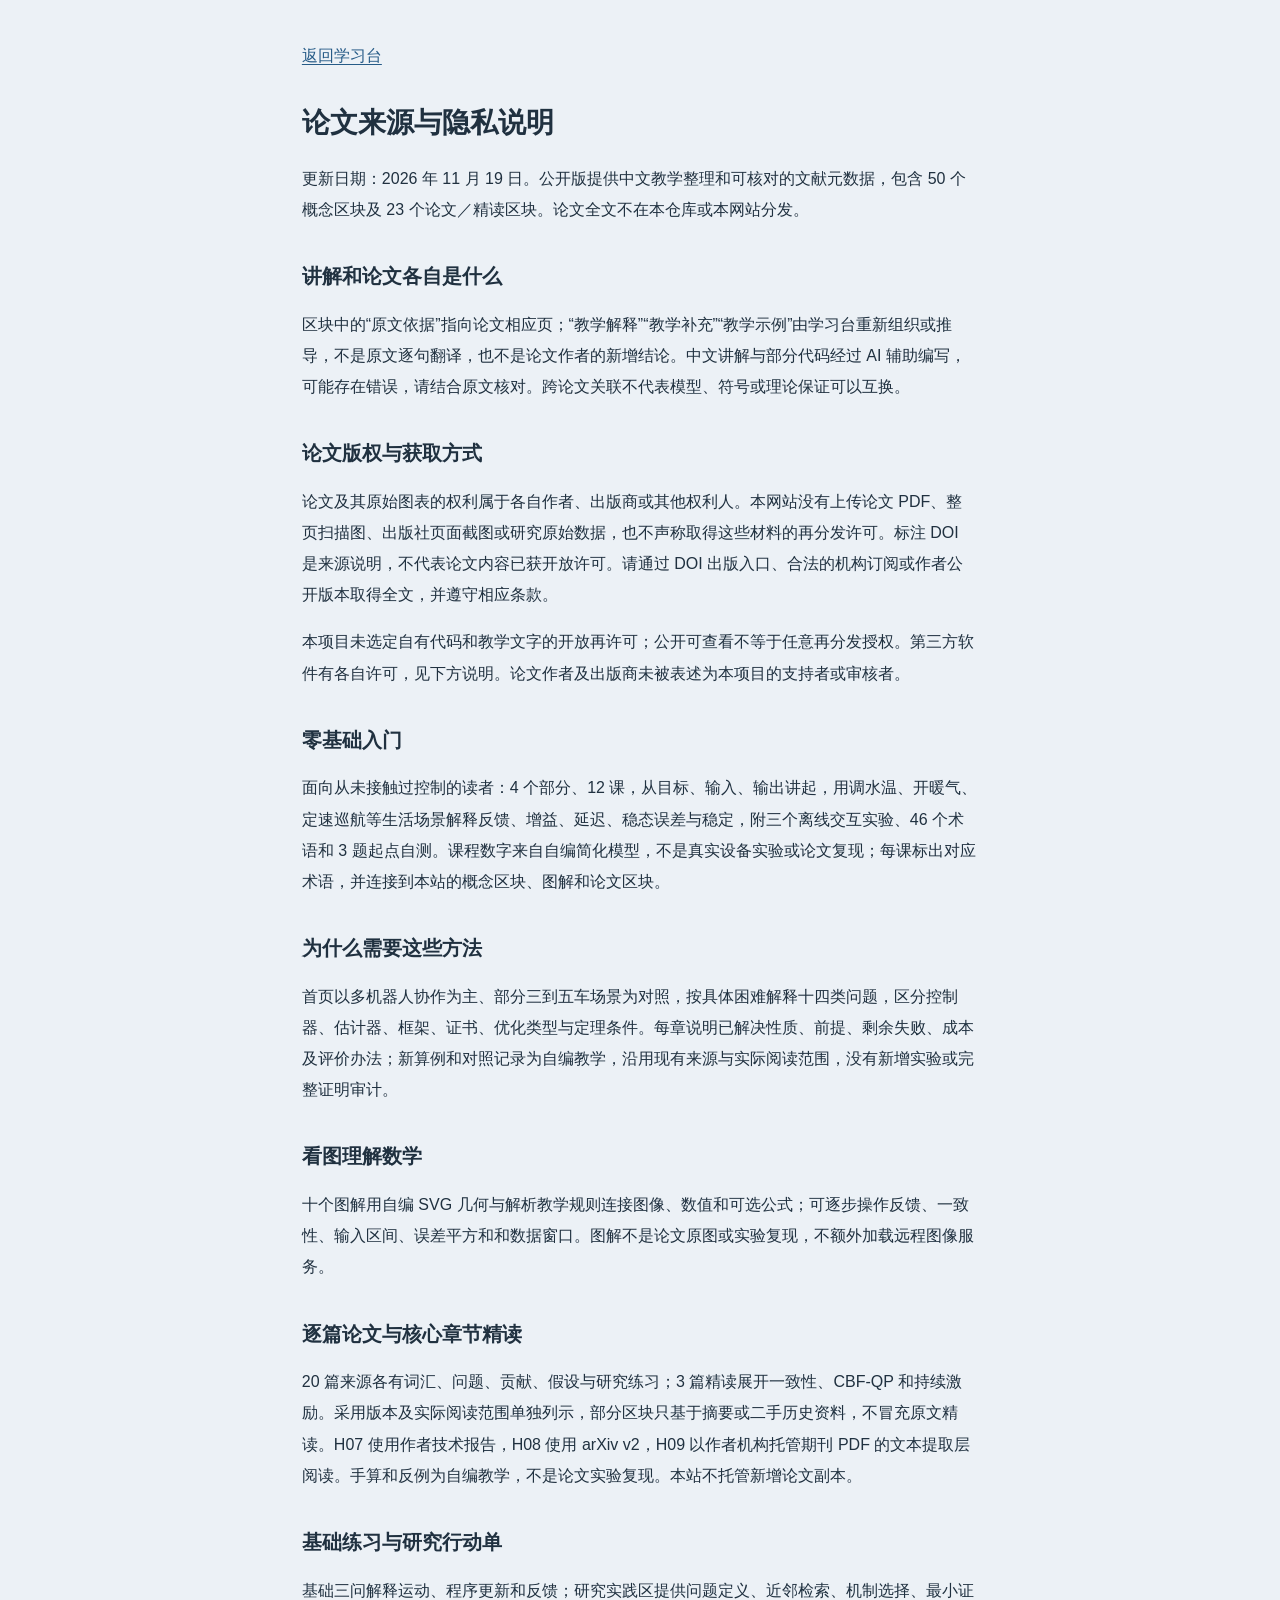
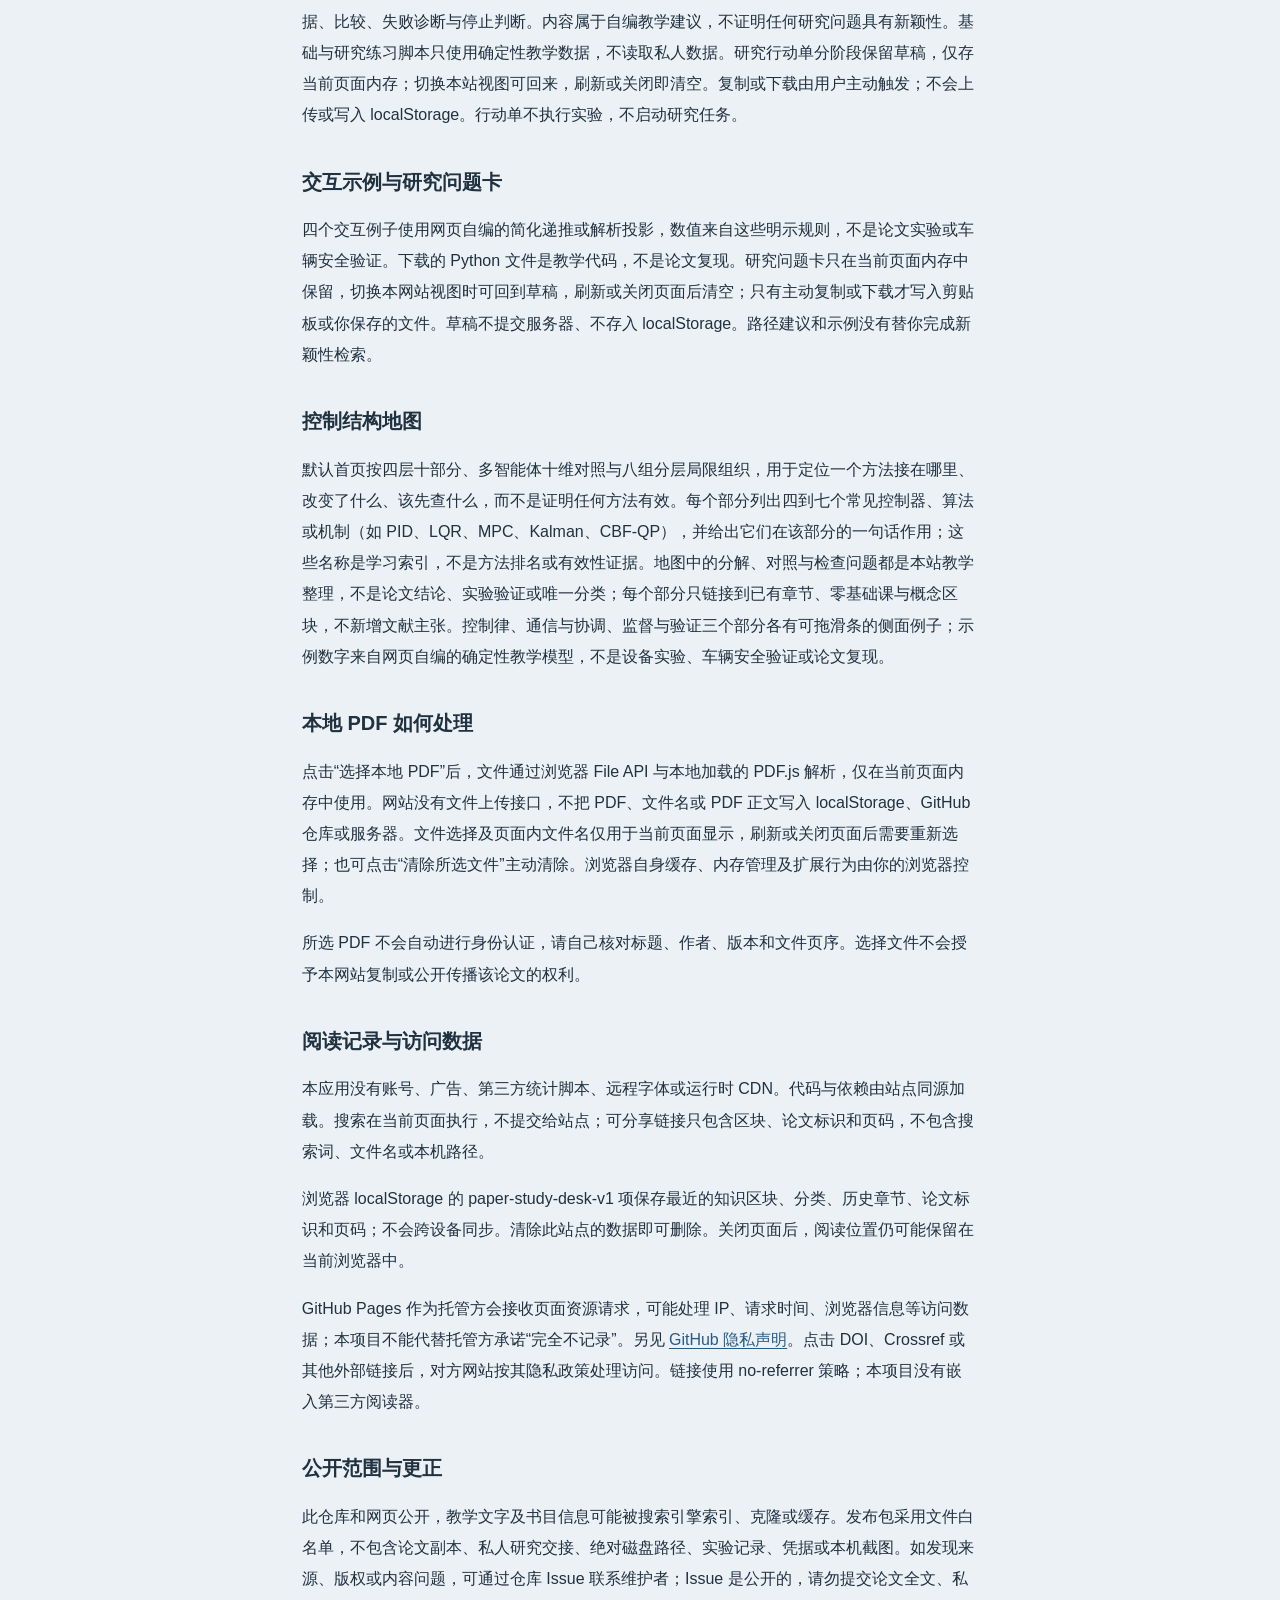
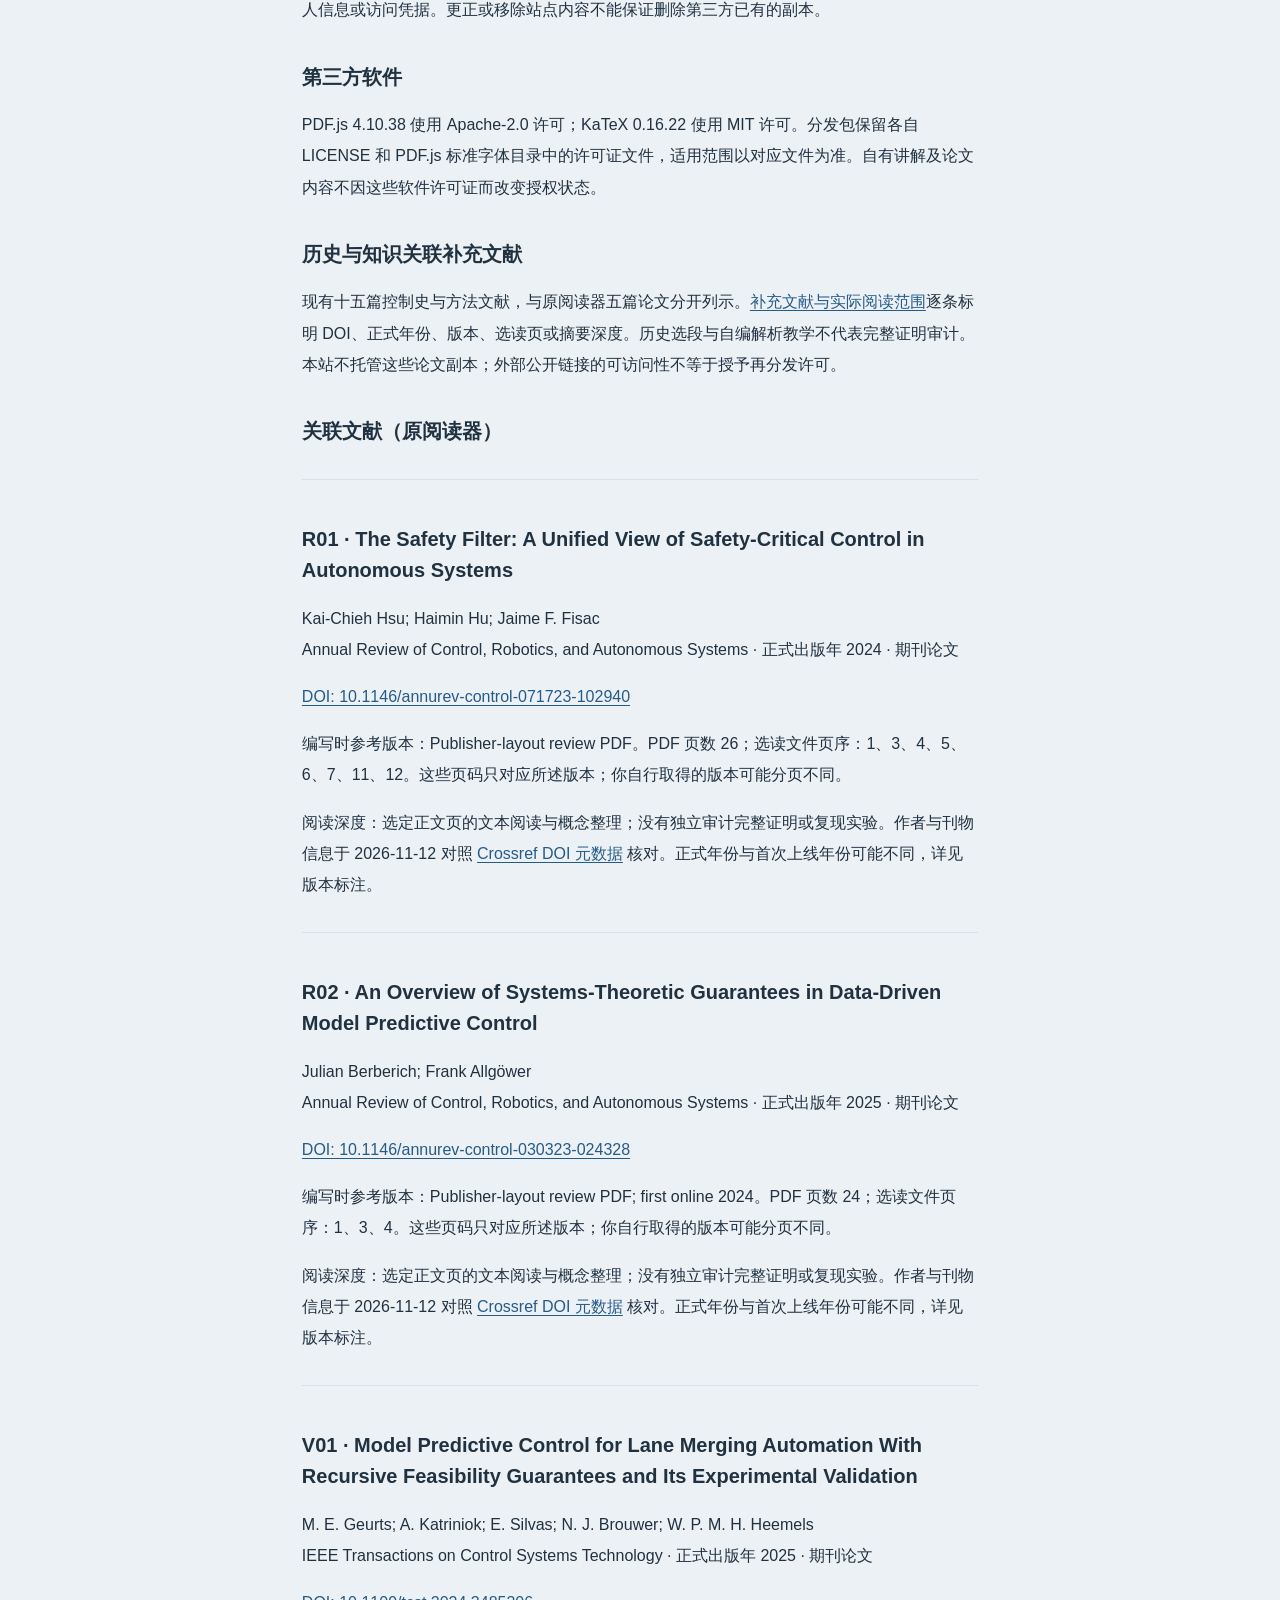
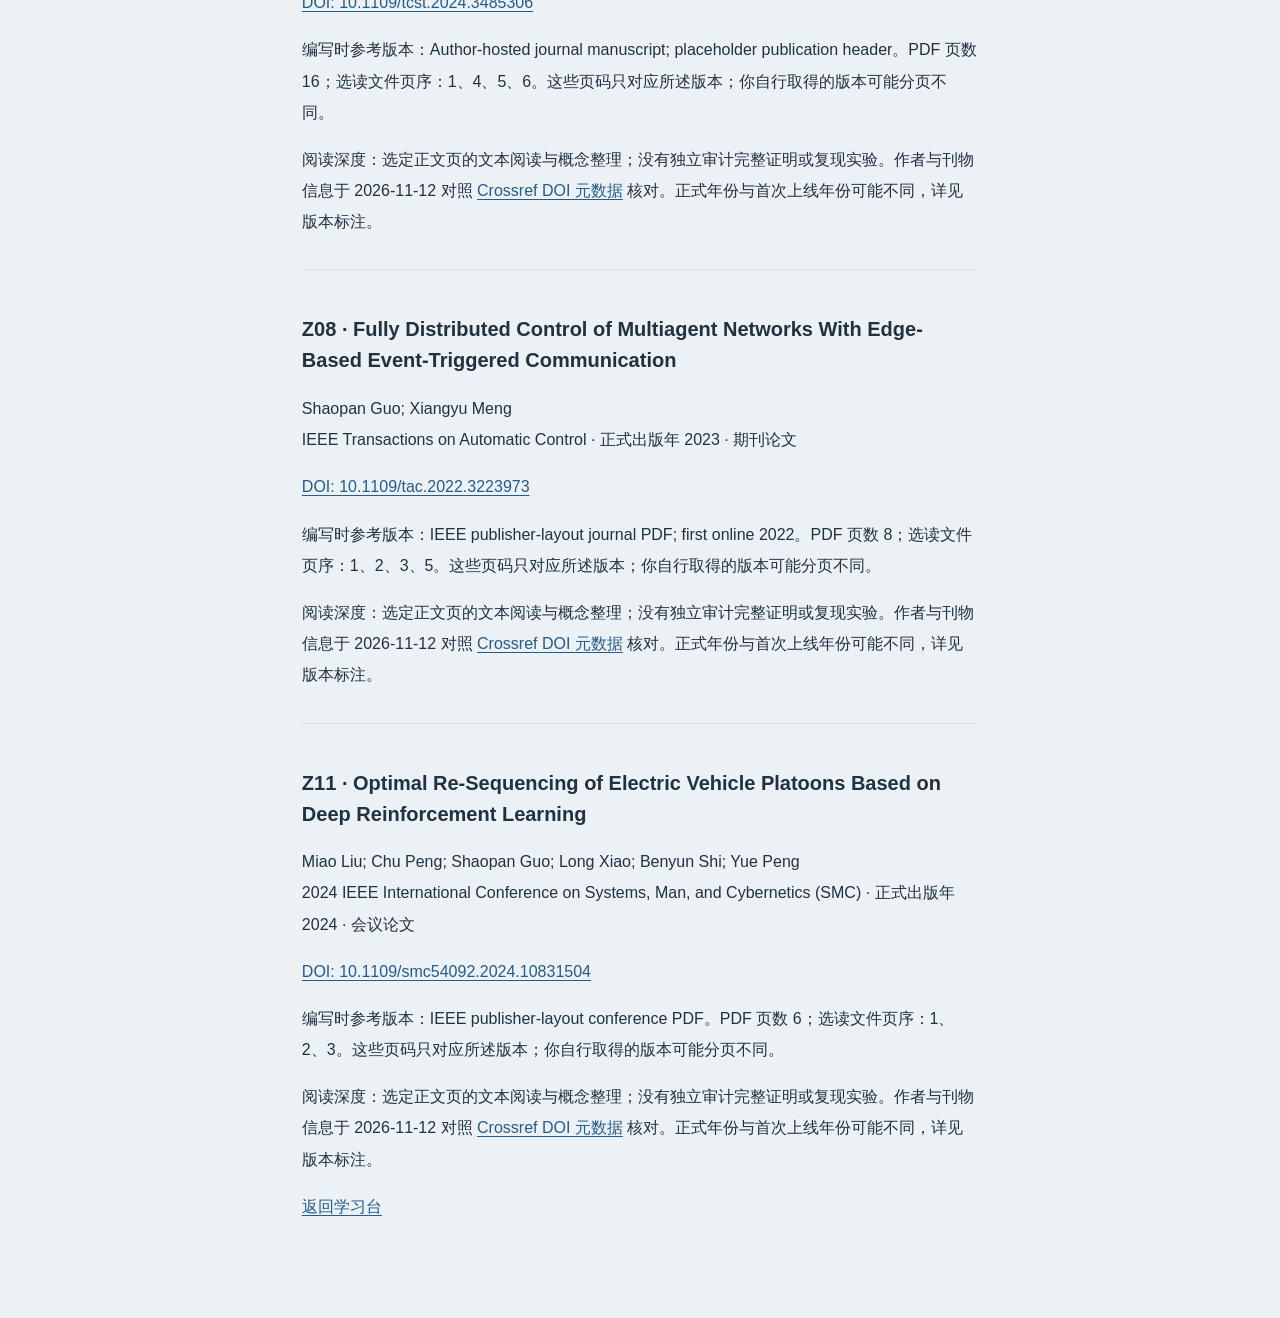
==== commit a82d85c7: "Add control-structure map home with named examples and slider demos" ====
--- a/docs/about.html
+++ b/docs/about.html
@@ -1,8 +1,8 @@
 <!doctype html><html lang="zh-CN"><head><meta charset="utf-8"><meta name="viewport" content="width=device-width,initial-scale=1"><meta name="referrer" content="no-referrer"><title>论文来源与隐私说明 · 论文学习台</title><link rel="stylesheet" href="./about.css"></head><body><main>
-<nav><a href="./">返回学习台</a></nav><h1>论文来源与隐私说明</h1><p>更新日期：2026 年 11 月 17 日。公开版提供中文教学整理和可核对的文献元数据，包含 50 个概念区块及 23 个论文／精读区块。论文全文不在本仓库或本网站分发。</p>
+<nav><a href="./">返回学习台</a></nav><h1>论文来源与隐私说明</h1><p>更新日期：2026 年 11 月 19 日。公开版提供中文教学整理和可核对的文献元数据，包含 50 个概念区块及 23 个论文／精读区块。论文全文不在本仓库或本网站分发。</p>
 <h2>讲解和论文各自是什么</h2><p>区块中的“原文依据”指向论文相应页；“教学解释”“教学补充”“教学示例”由学习台重新组织或推导，不是原文逐句翻译，也不是论文作者的新增结论。中文讲解与部分代码经过 AI 辅助编写，可能存在错误，请结合原文核对。跨论文关联不代表模型、符号或理论保证可以互换。</p>
 <h2>论文版权与获取方式</h2><p>论文及其原始图表的权利属于各自作者、出版商或其他权利人。本网站没有上传论文 PDF、整页扫描图、出版社页面截图或研究原始数据，也不声称取得这些材料的再分发许可。标注 DOI 是来源说明，不代表论文内容已获开放许可。请通过 DOI 出版入口、合法的机构订阅或作者公开版本取得全文，并遵守相应条款。</p><p>本项目未选定自有代码和教学文字的开放再许可；公开可查看不等于任意再分发授权。第三方软件有各自许可，见下方说明。论文作者及出版商未被表述为本项目的支持者或审核者。</p>
-<h2>零基础入门</h2><p>面向从未接触过控制的读者：4 个部分、12 课，从目标、输入、输出讲起，用调水温、开暖气、定速巡航等生活场景解释反馈、增益、延迟、稳态误差与稳定，附三个离线交互实验、46 个术语和 3 题起点自测。课程数字来自自编简化模型，不是真实设备实验或论文复现；每课标出对应术语，并连接到本站的概念区块、图解和论文区块。</p><h2>为什么需要这些方法</h2><p>首页以多机器人协作为主、部分三到五车场景为对照，按具体困难解释十四类问题，区分控制器、估计器、框架、证书、优化类型与定理条件。每章说明已解决性质、前提、剩余失败、成本及评价办法；新算例和对照记录为自编教学，沿用现有来源与实际阅读范围，没有新增实验或完整证明审计。</p><h2>看图理解数学</h2><p>十个图解用自编 SVG 几何与解析教学规则连接图像、数值和可选公式；可逐步操作反馈、一致性、输入区间、误差平方和和数据窗口。图解不是论文原图或实验复现，不额外加载远程图像服务。</p><h2>逐篇论文与核心章节精读</h2><p>20 篇来源各有词汇、问题、贡献、假设与研究练习；3 篇精读展开一致性、CBF-QP 和持续激励。采用版本及实际阅读范围单独列示，部分区块只基于摘要或二手历史资料，不冒充原文精读。H07 使用作者技术报告，H08 使用 arXiv v2，H09 以作者机构托管期刊 PDF 的文本提取层阅读。手算和反例为自编教学，不是论文实验复现。本站不托管新增论文副本。</p><h2>基础练习与研究行动单</h2><p>基础三问解释运动、程序更新和反馈；研究实践区提供问题定义、近邻检索、机制选择、最小证据、比较、失败诊断与停止判断。内容属于自编教学建议，不证明任何研究问题具有新颖性。基础与研究练习脚本只使用确定性教学数据，不读取私人数据。研究行动单分阶段保留草稿，仅存当前页面内存；切换本站视图可回来，刷新或关闭即清空。复制或下载由用户主动触发；不会上传或写入 localStorage。行动单不执行实验，不启动研究任务。</p><h2>交互示例与研究问题卡</h2><p>四个交互例子使用网页自编的简化递推或解析投影，数值来自这些明示规则，不是论文实验或车辆安全验证。下载的 Python 文件是教学代码，不是论文复现。研究问题卡只在当前页面内存中保留，切换本网站视图时可回到草稿，刷新或关闭页面后清空；只有主动复制或下载才写入剪贴板或你保存的文件。草稿不提交服务器、不存入 localStorage。路径建议和示例没有替你完成新颖性检索。</p><h2>本地 PDF 如何处理</h2><p>点击“选择本地 PDF”后，文件通过浏览器 File API 与本地加载的 PDF.js 解析，仅在当前页面内存中使用。网站没有文件上传接口，不把 PDF、文件名或 PDF 正文写入 localStorage、GitHub 仓库或服务器。文件选择及页面内文件名仅用于当前页面显示，刷新或关闭页面后需要重新选择；也可点击“清除所选文件”主动清除。浏览器自身缓存、内存管理及扩展行为由你的浏览器控制。</p><p>所选 PDF 不会自动进行身份认证，请自己核对标题、作者、版本和文件页序。选择文件不会授予本网站复制或公开传播该论文的权利。</p>
+<h2>零基础入门</h2><p>面向从未接触过控制的读者：4 个部分、12 课，从目标、输入、输出讲起，用调水温、开暖气、定速巡航等生活场景解释反馈、增益、延迟、稳态误差与稳定，附三个离线交互实验、46 个术语和 3 题起点自测。课程数字来自自编简化模型，不是真实设备实验或论文复现；每课标出对应术语，并连接到本站的概念区块、图解和论文区块。</p><h2>为什么需要这些方法</h2><p>首页以多机器人协作为主、部分三到五车场景为对照，按具体困难解释十四类问题，区分控制器、估计器、框架、证书、优化类型与定理条件。每章说明已解决性质、前提、剩余失败、成本及评价办法；新算例和对照记录为自编教学，沿用现有来源与实际阅读范围，没有新增实验或完整证明审计。</p><h2>看图理解数学</h2><p>十个图解用自编 SVG 几何与解析教学规则连接图像、数值和可选公式；可逐步操作反馈、一致性、输入区间、误差平方和和数据窗口。图解不是论文原图或实验复现，不额外加载远程图像服务。</p><h2>逐篇论文与核心章节精读</h2><p>20 篇来源各有词汇、问题、贡献、假设与研究练习；3 篇精读展开一致性、CBF-QP 和持续激励。采用版本及实际阅读范围单独列示，部分区块只基于摘要或二手历史资料，不冒充原文精读。H07 使用作者技术报告，H08 使用 arXiv v2，H09 以作者机构托管期刊 PDF 的文本提取层阅读。手算和反例为自编教学，不是论文实验复现。本站不托管新增论文副本。</p><h2>基础练习与研究行动单</h2><p>基础三问解释运动、程序更新和反馈；研究实践区提供问题定义、近邻检索、机制选择、最小证据、比较、失败诊断与停止判断。内容属于自编教学建议，不证明任何研究问题具有新颖性。基础与研究练习脚本只使用确定性教学数据，不读取私人数据。研究行动单分阶段保留草稿，仅存当前页面内存；切换本站视图可回来，刷新或关闭即清空。复制或下载由用户主动触发；不会上传或写入 localStorage。行动单不执行实验，不启动研究任务。</p><h2>交互示例与研究问题卡</h2><p>四个交互例子使用网页自编的简化递推或解析投影，数值来自这些明示规则，不是论文实验或车辆安全验证。下载的 Python 文件是教学代码，不是论文复现。研究问题卡只在当前页面内存中保留，切换本网站视图时可回到草稿，刷新或关闭页面后清空；只有主动复制或下载才写入剪贴板或你保存的文件。草稿不提交服务器、不存入 localStorage。路径建议和示例没有替你完成新颖性检索。</p><h2>控制结构地图</h2><p>默认首页按四层十部分、多智能体十维对照与八组分层局限组织，用于定位一个方法接在哪里、改变了什么、该先查什么，而不是证明任何方法有效。每个部分列出四到七个常见控制器、算法或机制（如 PID、LQR、MPC、Kalman、CBF-QP），并给出它们在该部分的一句话作用；这些名称是学习索引，不是方法排名或有效性证据。地图中的分解、对照与检查问题都是本站教学整理，不是论文结论、实验验证或唯一分类；每个部分只链接到已有章节、零基础课与概念区块，不新增文献主张。控制律、通信与协调、监督与验证三个部分各有可拖滑条的侧面例子；示例数字来自网页自编的确定性教学模型，不是设备实验、车辆安全验证或论文复现。</p><h2>本地 PDF 如何处理</h2><p>点击“选择本地 PDF”后，文件通过浏览器 File API 与本地加载的 PDF.js 解析，仅在当前页面内存中使用。网站没有文件上传接口，不把 PDF、文件名或 PDF 正文写入 localStorage、GitHub 仓库或服务器。文件选择及页面内文件名仅用于当前页面显示，刷新或关闭页面后需要重新选择；也可点击“清除所选文件”主动清除。浏览器自身缓存、内存管理及扩展行为由你的浏览器控制。</p><p>所选 PDF 不会自动进行身份认证，请自己核对标题、作者、版本和文件页序。选择文件不会授予本网站复制或公开传播该论文的权利。</p>
 <h2>阅读记录与访问数据</h2><p>本应用没有账号、广告、第三方统计脚本、远程字体或运行时 CDN。代码与依赖由站点同源加载。搜索在当前页面执行，不提交给站点；可分享链接只包含区块、论文标识和页码，不包含搜索词、文件名或本机路径。</p><p>浏览器 localStorage 的 paper-study-desk-v1 项保存最近的知识区块、分类、历史章节、论文标识和页码；不会跨设备同步。清除此站点的数据即可删除。关闭页面后，阅读位置仍可能保留在当前浏览器中。</p><p>GitHub Pages 作为托管方会接收页面资源请求，可能处理 IP、请求时间、浏览器信息等访问数据；本项目不能代替托管方承诺“完全不记录”。另见 <a href="https://docs.github.com/en/site-policy/privacy-policies/github-privacy-statement" target="_blank" rel="noopener noreferrer">GitHub 隐私声明</a>。点击 DOI、Crossref 或其他外部链接后，对方网站按其隐私政策处理访问。链接使用 no-referrer 策略；本项目没有嵌入第三方阅读器。</p>
 <h2>公开范围与更正</h2><p>此仓库和网页公开，教学文字及书目信息可能被搜索引擎索引、克隆或缓存。发布包采用文件白名单，不包含论文副本、私人研究交接、绝对磁盘路径、实验记录、凭据或本机截图。如发现来源、版权或内容问题，可通过仓库 Issue 联系维护者；Issue 是公开的，请勿提交论文全文、私人信息或访问凭据。更正或移除站点内容不能保证删除第三方已有的副本。</p>
 <h2>第三方软件</h2><p>PDF.js 4.10.38 使用 Apache-2.0 许可；KaTeX 0.16.22 使用 MIT 许可。分发包保留各自 LICENSE 和 PDF.js 标准字体目录中的许可证文件，适用范围以对应文件为准。自有讲解及论文内容不因这些软件许可证而改变授权状态。</p>
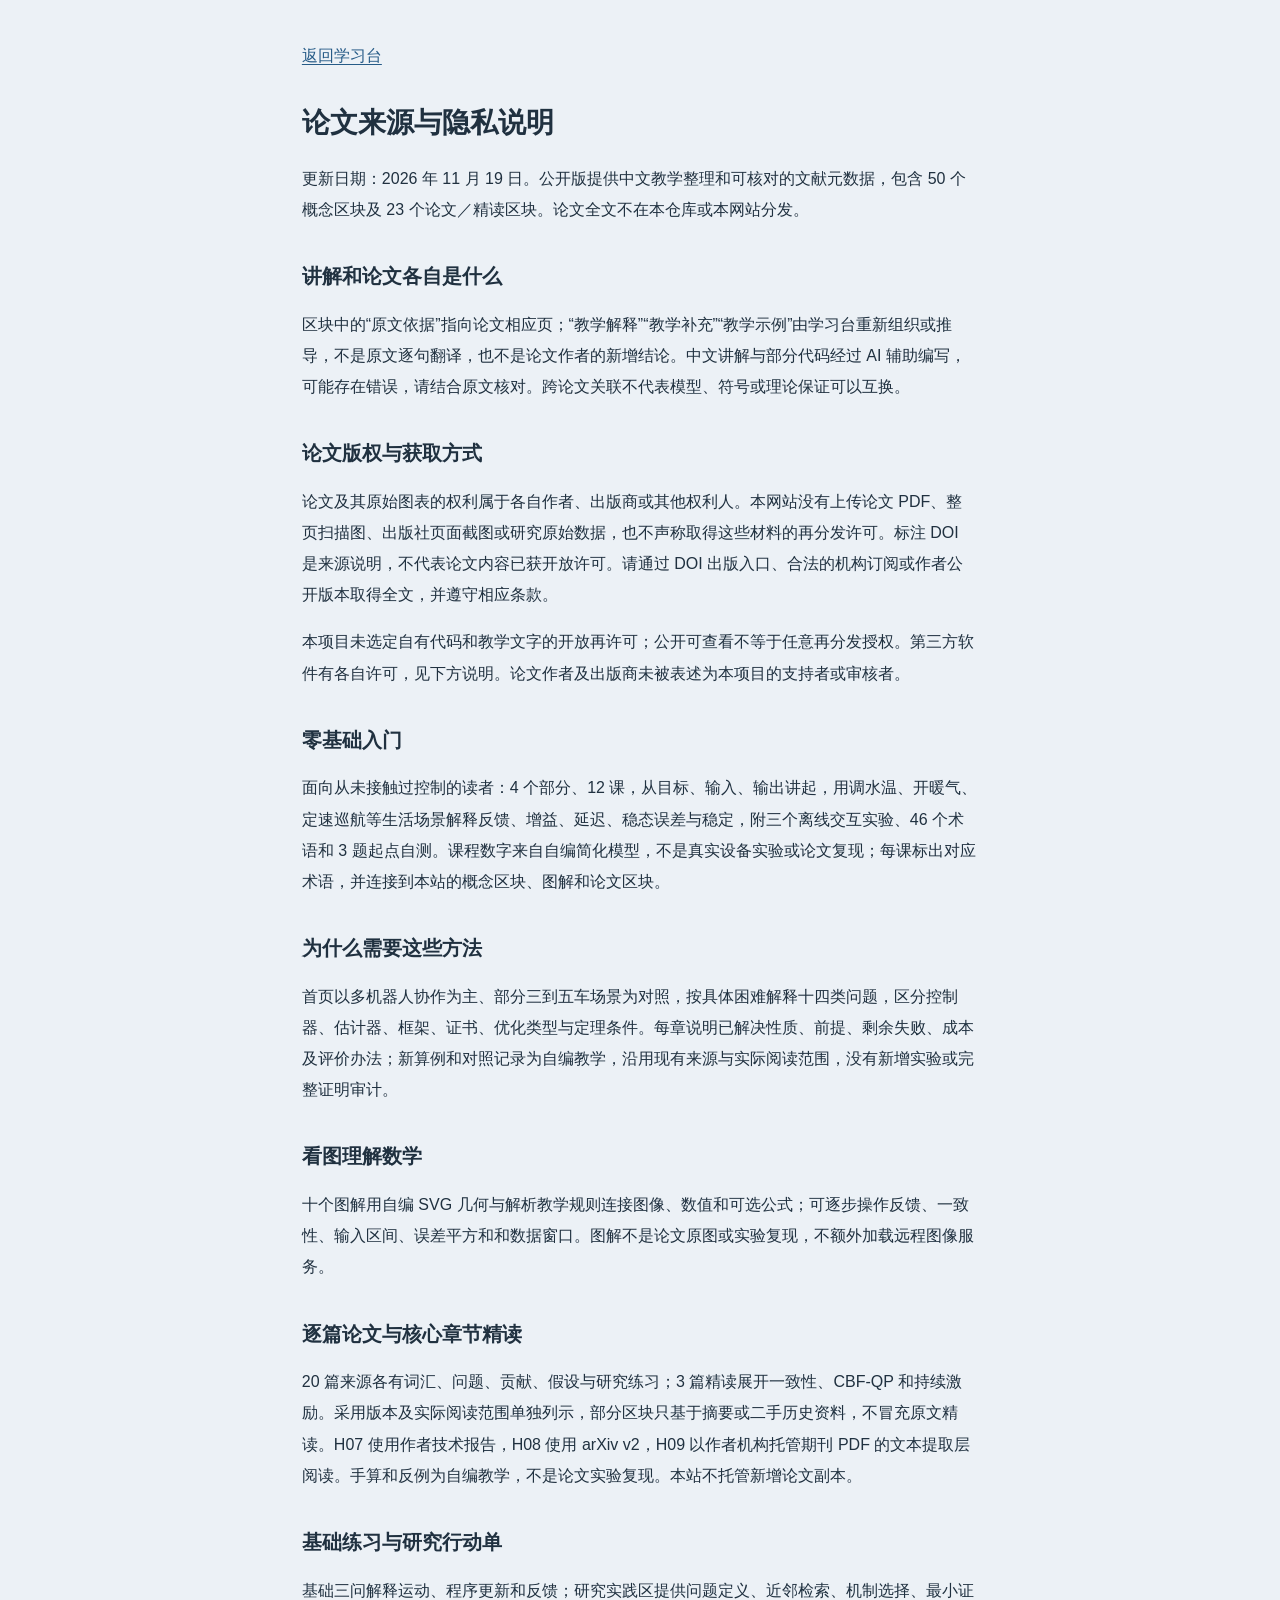
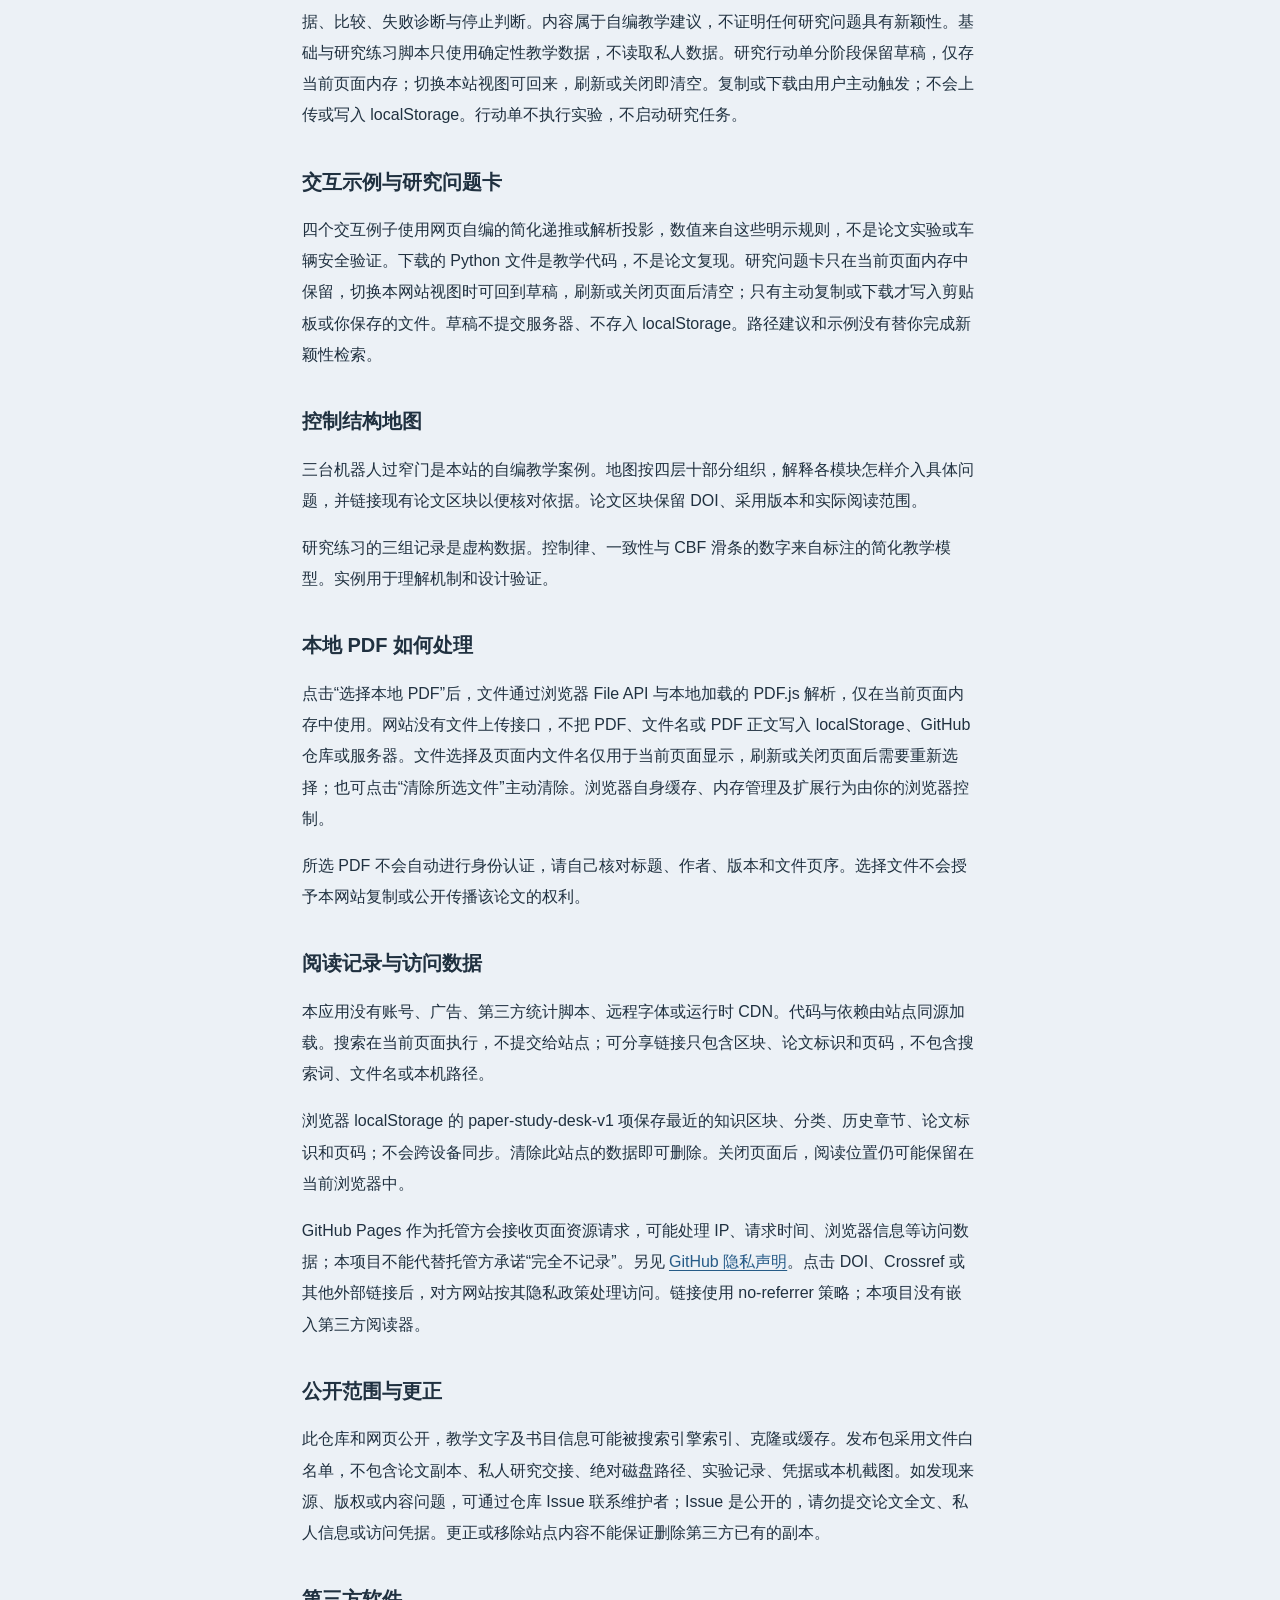
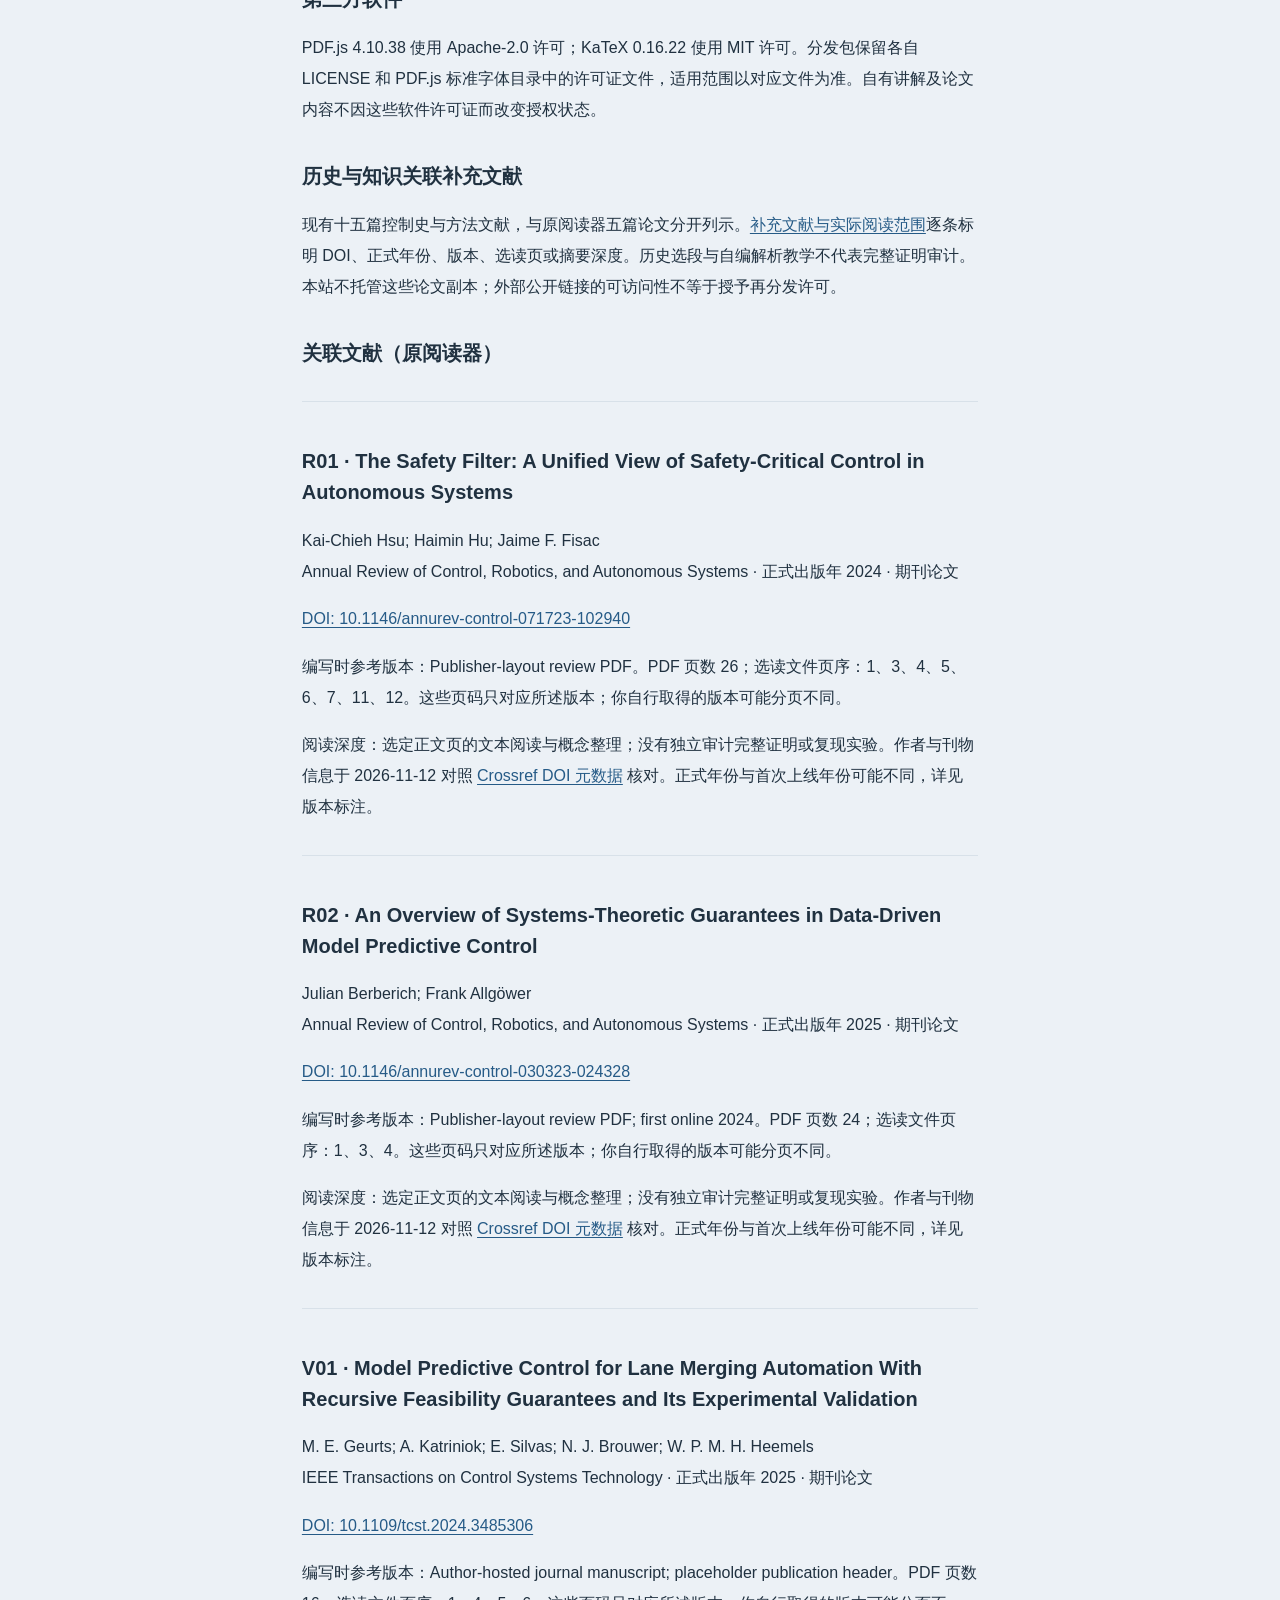
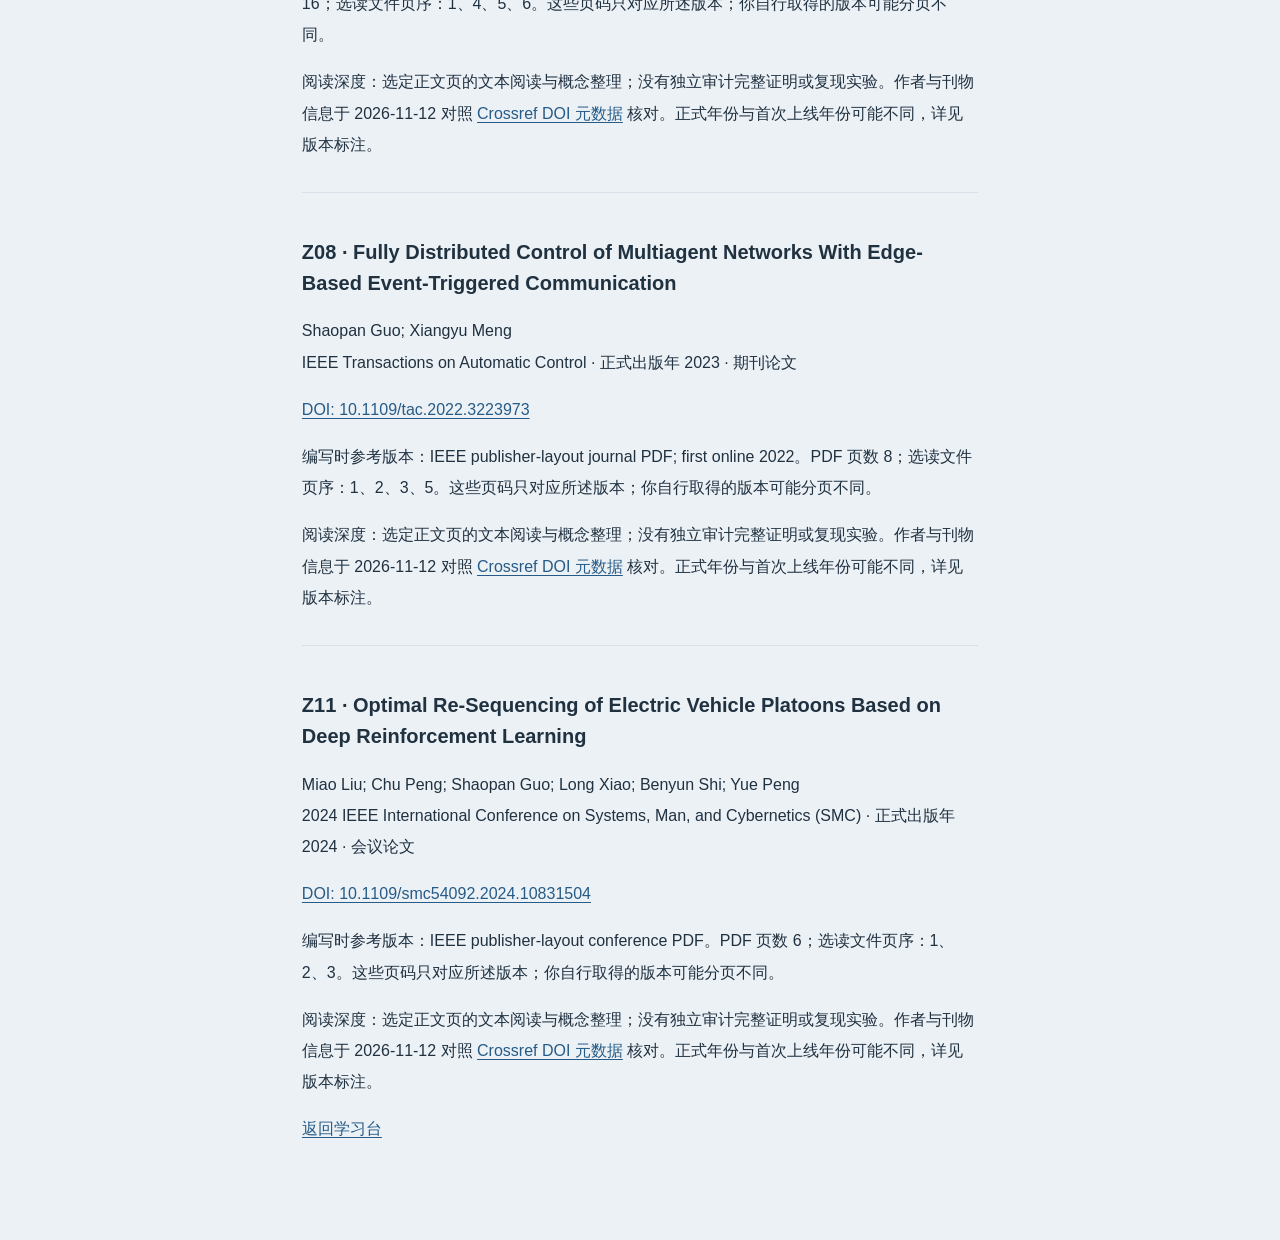
==== commit bc45666b: "Connect the control map with a worked doorway case and research exercise" ====
--- a/docs/about.html
+++ b/docs/about.html
@@ -2,7 +2,7 @@
 <nav><a href="./">返回学习台</a></nav><h1>论文来源与隐私说明</h1><p>更新日期：2026 年 11 月 19 日。公开版提供中文教学整理和可核对的文献元数据，包含 50 个概念区块及 23 个论文／精读区块。论文全文不在本仓库或本网站分发。</p>
 <h2>讲解和论文各自是什么</h2><p>区块中的“原文依据”指向论文相应页；“教学解释”“教学补充”“教学示例”由学习台重新组织或推导，不是原文逐句翻译，也不是论文作者的新增结论。中文讲解与部分代码经过 AI 辅助编写，可能存在错误，请结合原文核对。跨论文关联不代表模型、符号或理论保证可以互换。</p>
 <h2>论文版权与获取方式</h2><p>论文及其原始图表的权利属于各自作者、出版商或其他权利人。本网站没有上传论文 PDF、整页扫描图、出版社页面截图或研究原始数据，也不声称取得这些材料的再分发许可。标注 DOI 是来源说明，不代表论文内容已获开放许可。请通过 DOI 出版入口、合法的机构订阅或作者公开版本取得全文，并遵守相应条款。</p><p>本项目未选定自有代码和教学文字的开放再许可；公开可查看不等于任意再分发授权。第三方软件有各自许可，见下方说明。论文作者及出版商未被表述为本项目的支持者或审核者。</p>
-<h2>零基础入门</h2><p>面向从未接触过控制的读者：4 个部分、12 课，从目标、输入、输出讲起，用调水温、开暖气、定速巡航等生活场景解释反馈、增益、延迟、稳态误差与稳定，附三个离线交互实验、46 个术语和 3 题起点自测。课程数字来自自编简化模型，不是真实设备实验或论文复现；每课标出对应术语，并连接到本站的概念区块、图解和论文区块。</p><h2>为什么需要这些方法</h2><p>首页以多机器人协作为主、部分三到五车场景为对照，按具体困难解释十四类问题，区分控制器、估计器、框架、证书、优化类型与定理条件。每章说明已解决性质、前提、剩余失败、成本及评价办法；新算例和对照记录为自编教学，沿用现有来源与实际阅读范围，没有新增实验或完整证明审计。</p><h2>看图理解数学</h2><p>十个图解用自编 SVG 几何与解析教学规则连接图像、数值和可选公式；可逐步操作反馈、一致性、输入区间、误差平方和和数据窗口。图解不是论文原图或实验复现，不额外加载远程图像服务。</p><h2>逐篇论文与核心章节精读</h2><p>20 篇来源各有词汇、问题、贡献、假设与研究练习；3 篇精读展开一致性、CBF-QP 和持续激励。采用版本及实际阅读范围单独列示，部分区块只基于摘要或二手历史资料，不冒充原文精读。H07 使用作者技术报告，H08 使用 arXiv v2，H09 以作者机构托管期刊 PDF 的文本提取层阅读。手算和反例为自编教学，不是论文实验复现。本站不托管新增论文副本。</p><h2>基础练习与研究行动单</h2><p>基础三问解释运动、程序更新和反馈；研究实践区提供问题定义、近邻检索、机制选择、最小证据、比较、失败诊断与停止判断。内容属于自编教学建议，不证明任何研究问题具有新颖性。基础与研究练习脚本只使用确定性教学数据，不读取私人数据。研究行动单分阶段保留草稿，仅存当前页面内存；切换本站视图可回来，刷新或关闭即清空。复制或下载由用户主动触发；不会上传或写入 localStorage。行动单不执行实验，不启动研究任务。</p><h2>交互示例与研究问题卡</h2><p>四个交互例子使用网页自编的简化递推或解析投影，数值来自这些明示规则，不是论文实验或车辆安全验证。下载的 Python 文件是教学代码，不是论文复现。研究问题卡只在当前页面内存中保留，切换本网站视图时可回到草稿，刷新或关闭页面后清空；只有主动复制或下载才写入剪贴板或你保存的文件。草稿不提交服务器、不存入 localStorage。路径建议和示例没有替你完成新颖性检索。</p><h2>控制结构地图</h2><p>默认首页按四层十部分、多智能体十维对照与八组分层局限组织，用于定位一个方法接在哪里、改变了什么、该先查什么，而不是证明任何方法有效。每个部分列出四到七个常见控制器、算法或机制（如 PID、LQR、MPC、Kalman、CBF-QP），并给出它们在该部分的一句话作用；这些名称是学习索引，不是方法排名或有效性证据。地图中的分解、对照与检查问题都是本站教学整理，不是论文结论、实验验证或唯一分类；每个部分只链接到已有章节、零基础课与概念区块，不新增文献主张。控制律、通信与协调、监督与验证三个部分各有可拖滑条的侧面例子；示例数字来自网页自编的确定性教学模型，不是设备实验、车辆安全验证或论文复现。</p><h2>本地 PDF 如何处理</h2><p>点击“选择本地 PDF”后，文件通过浏览器 File API 与本地加载的 PDF.js 解析，仅在当前页面内存中使用。网站没有文件上传接口，不把 PDF、文件名或 PDF 正文写入 localStorage、GitHub 仓库或服务器。文件选择及页面内文件名仅用于当前页面显示，刷新或关闭页面后需要重新选择；也可点击“清除所选文件”主动清除。浏览器自身缓存、内存管理及扩展行为由你的浏览器控制。</p><p>所选 PDF 不会自动进行身份认证，请自己核对标题、作者、版本和文件页序。选择文件不会授予本网站复制或公开传播该论文的权利。</p>
+<h2>零基础入门</h2><p>面向从未接触过控制的读者：4 个部分、12 课，从目标、输入、输出讲起，用调水温、开暖气、定速巡航等生活场景解释反馈、增益、延迟、稳态误差与稳定，附三个离线交互实验、46 个术语和 3 题起点自测。课程数字来自自编简化模型，不是真实设备实验或论文复现；每课标出对应术语，并连接到本站的概念区块、图解和论文区块。</p><h2>为什么需要这些方法</h2><p>首页以多机器人协作为主、部分三到五车场景为对照，按具体困难解释十四类问题，区分控制器、估计器、框架、证书、优化类型与定理条件。每章说明已解决性质、前提、剩余失败、成本及评价办法；新算例和对照记录为自编教学，沿用现有来源与实际阅读范围，没有新增实验或完整证明审计。</p><h2>看图理解数学</h2><p>十个图解用自编 SVG 几何与解析教学规则连接图像、数值和可选公式；可逐步操作反馈、一致性、输入区间、误差平方和和数据窗口。图解不是论文原图或实验复现，不额外加载远程图像服务。</p><h2>逐篇论文与核心章节精读</h2><p>20 篇来源各有词汇、问题、贡献、假设与研究练习；3 篇精读展开一致性、CBF-QP 和持续激励。采用版本及实际阅读范围单独列示，部分区块只基于摘要或二手历史资料，不冒充原文精读。H07 使用作者技术报告，H08 使用 arXiv v2，H09 以作者机构托管期刊 PDF 的文本提取层阅读。手算和反例为自编教学，不是论文实验复现。本站不托管新增论文副本。</p><h2>基础练习与研究行动单</h2><p>基础三问解释运动、程序更新和反馈；研究实践区提供问题定义、近邻检索、机制选择、最小证据、比较、失败诊断与停止判断。内容属于自编教学建议，不证明任何研究问题具有新颖性。基础与研究练习脚本只使用确定性教学数据，不读取私人数据。研究行动单分阶段保留草稿，仅存当前页面内存；切换本站视图可回来，刷新或关闭即清空。复制或下载由用户主动触发；不会上传或写入 localStorage。行动单不执行实验，不启动研究任务。</p><h2>交互示例与研究问题卡</h2><p>四个交互例子使用网页自编的简化递推或解析投影，数值来自这些明示规则，不是论文实验或车辆安全验证。下载的 Python 文件是教学代码，不是论文复现。研究问题卡只在当前页面内存中保留，切换本网站视图时可回到草稿，刷新或关闭页面后清空；只有主动复制或下载才写入剪贴板或你保存的文件。草稿不提交服务器、不存入 localStorage。路径建议和示例没有替你完成新颖性检索。</p><h2>控制结构地图</h2><p>三台机器人过窄门是本站的自编教学案例。地图按四层十部分组织，解释各模块怎样介入具体问题，并链接现有论文区块以便核对依据。论文区块保留 DOI、采用版本和实际阅读范围。</p><p>研究练习的三组记录是虚构数据。控制律、一致性与 CBF 滑条的数字来自标注的简化教学模型。实例用于理解机制和设计验证。</p><h2>本地 PDF 如何处理</h2><p>点击“选择本地 PDF”后，文件通过浏览器 File API 与本地加载的 PDF.js 解析，仅在当前页面内存中使用。网站没有文件上传接口，不把 PDF、文件名或 PDF 正文写入 localStorage、GitHub 仓库或服务器。文件选择及页面内文件名仅用于当前页面显示，刷新或关闭页面后需要重新选择；也可点击“清除所选文件”主动清除。浏览器自身缓存、内存管理及扩展行为由你的浏览器控制。</p><p>所选 PDF 不会自动进行身份认证，请自己核对标题、作者、版本和文件页序。选择文件不会授予本网站复制或公开传播该论文的权利。</p>
 <h2>阅读记录与访问数据</h2><p>本应用没有账号、广告、第三方统计脚本、远程字体或运行时 CDN。代码与依赖由站点同源加载。搜索在当前页面执行，不提交给站点；可分享链接只包含区块、论文标识和页码，不包含搜索词、文件名或本机路径。</p><p>浏览器 localStorage 的 paper-study-desk-v1 项保存最近的知识区块、分类、历史章节、论文标识和页码；不会跨设备同步。清除此站点的数据即可删除。关闭页面后，阅读位置仍可能保留在当前浏览器中。</p><p>GitHub Pages 作为托管方会接收页面资源请求，可能处理 IP、请求时间、浏览器信息等访问数据；本项目不能代替托管方承诺“完全不记录”。另见 <a href="https://docs.github.com/en/site-policy/privacy-policies/github-privacy-statement" target="_blank" rel="noopener noreferrer">GitHub 隐私声明</a>。点击 DOI、Crossref 或其他外部链接后，对方网站按其隐私政策处理访问。链接使用 no-referrer 策略；本项目没有嵌入第三方阅读器。</p>
 <h2>公开范围与更正</h2><p>此仓库和网页公开，教学文字及书目信息可能被搜索引擎索引、克隆或缓存。发布包采用文件白名单，不包含论文副本、私人研究交接、绝对磁盘路径、实验记录、凭据或本机截图。如发现来源、版权或内容问题，可通过仓库 Issue 联系维护者；Issue 是公开的，请勿提交论文全文、私人信息或访问凭据。更正或移除站点内容不能保证删除第三方已有的副本。</p>
 <h2>第三方软件</h2><p>PDF.js 4.10.38 使用 Apache-2.0 许可；KaTeX 0.16.22 使用 MIT 许可。分发包保留各自 LICENSE 和 PDF.js 标准字体目录中的许可证文件，适用范围以对应文件为准。自有讲解及论文内容不因这些软件许可证而改变授权状态。</p>
